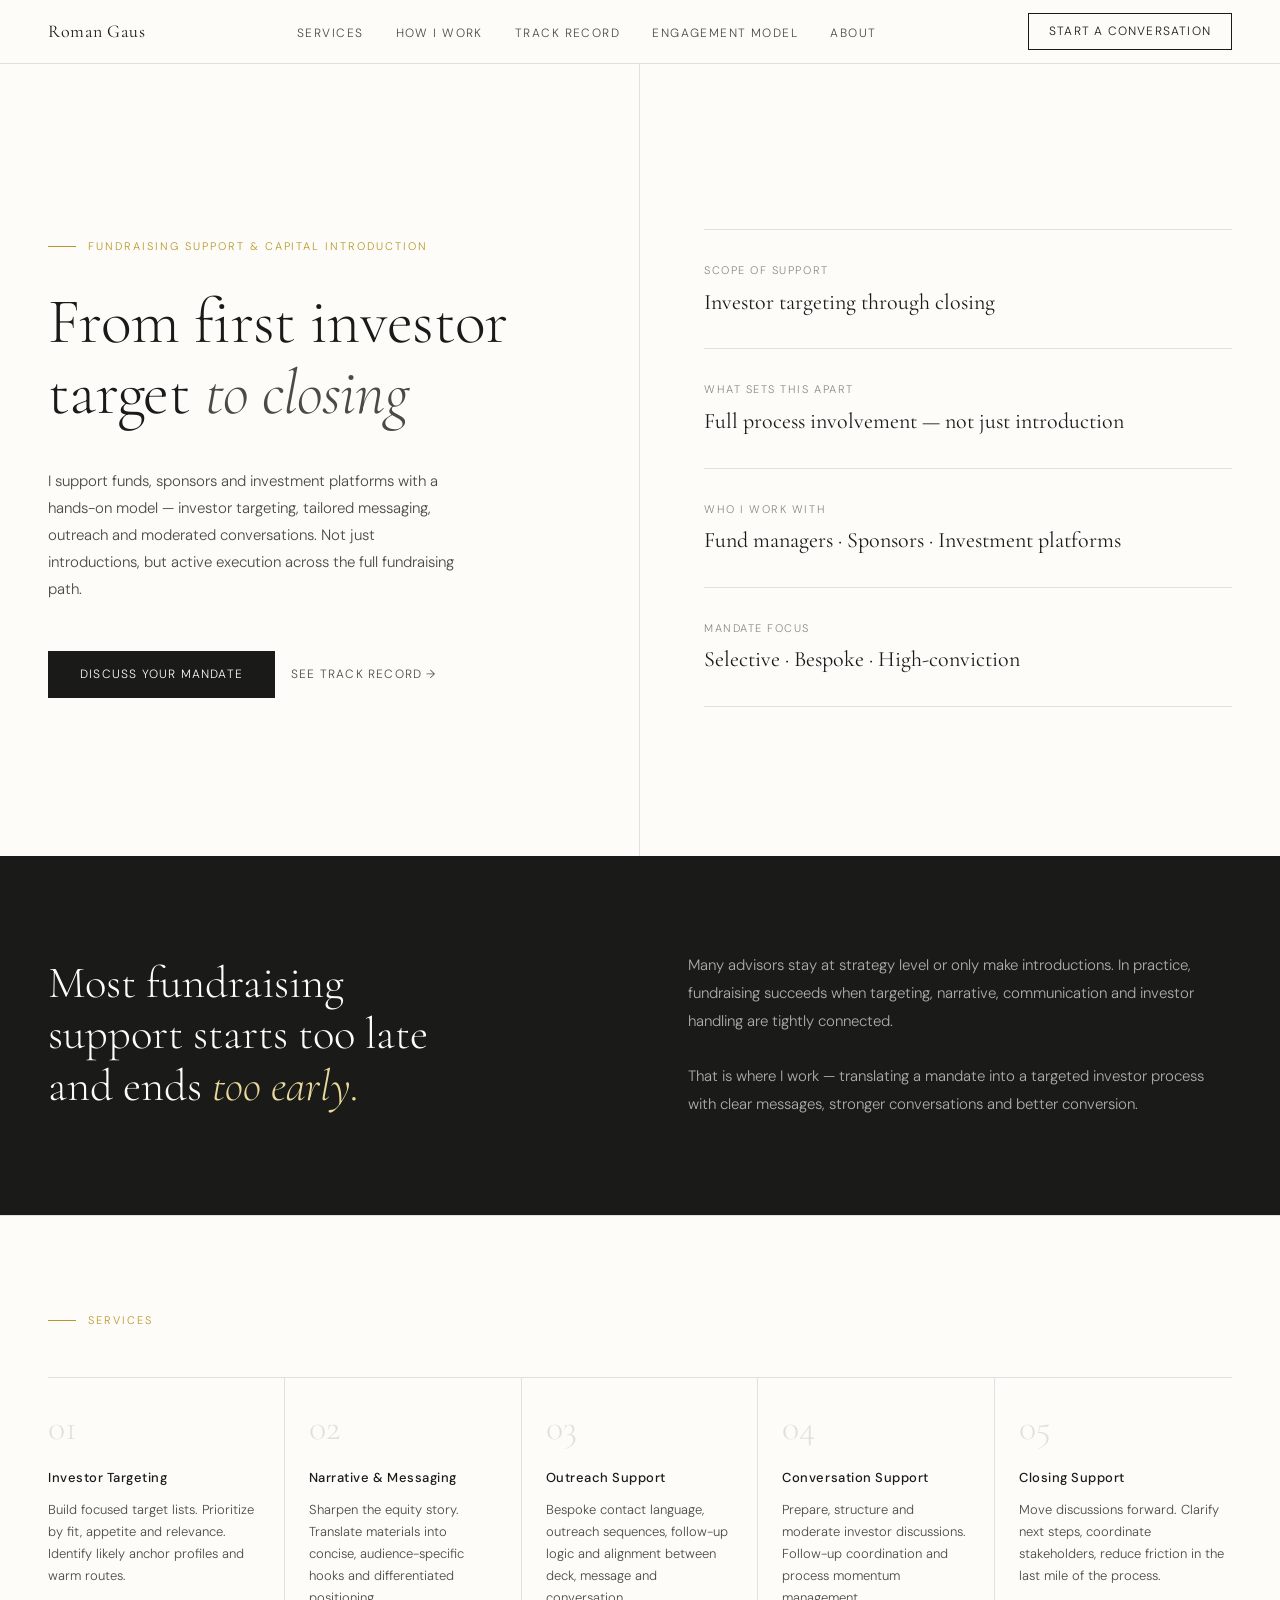
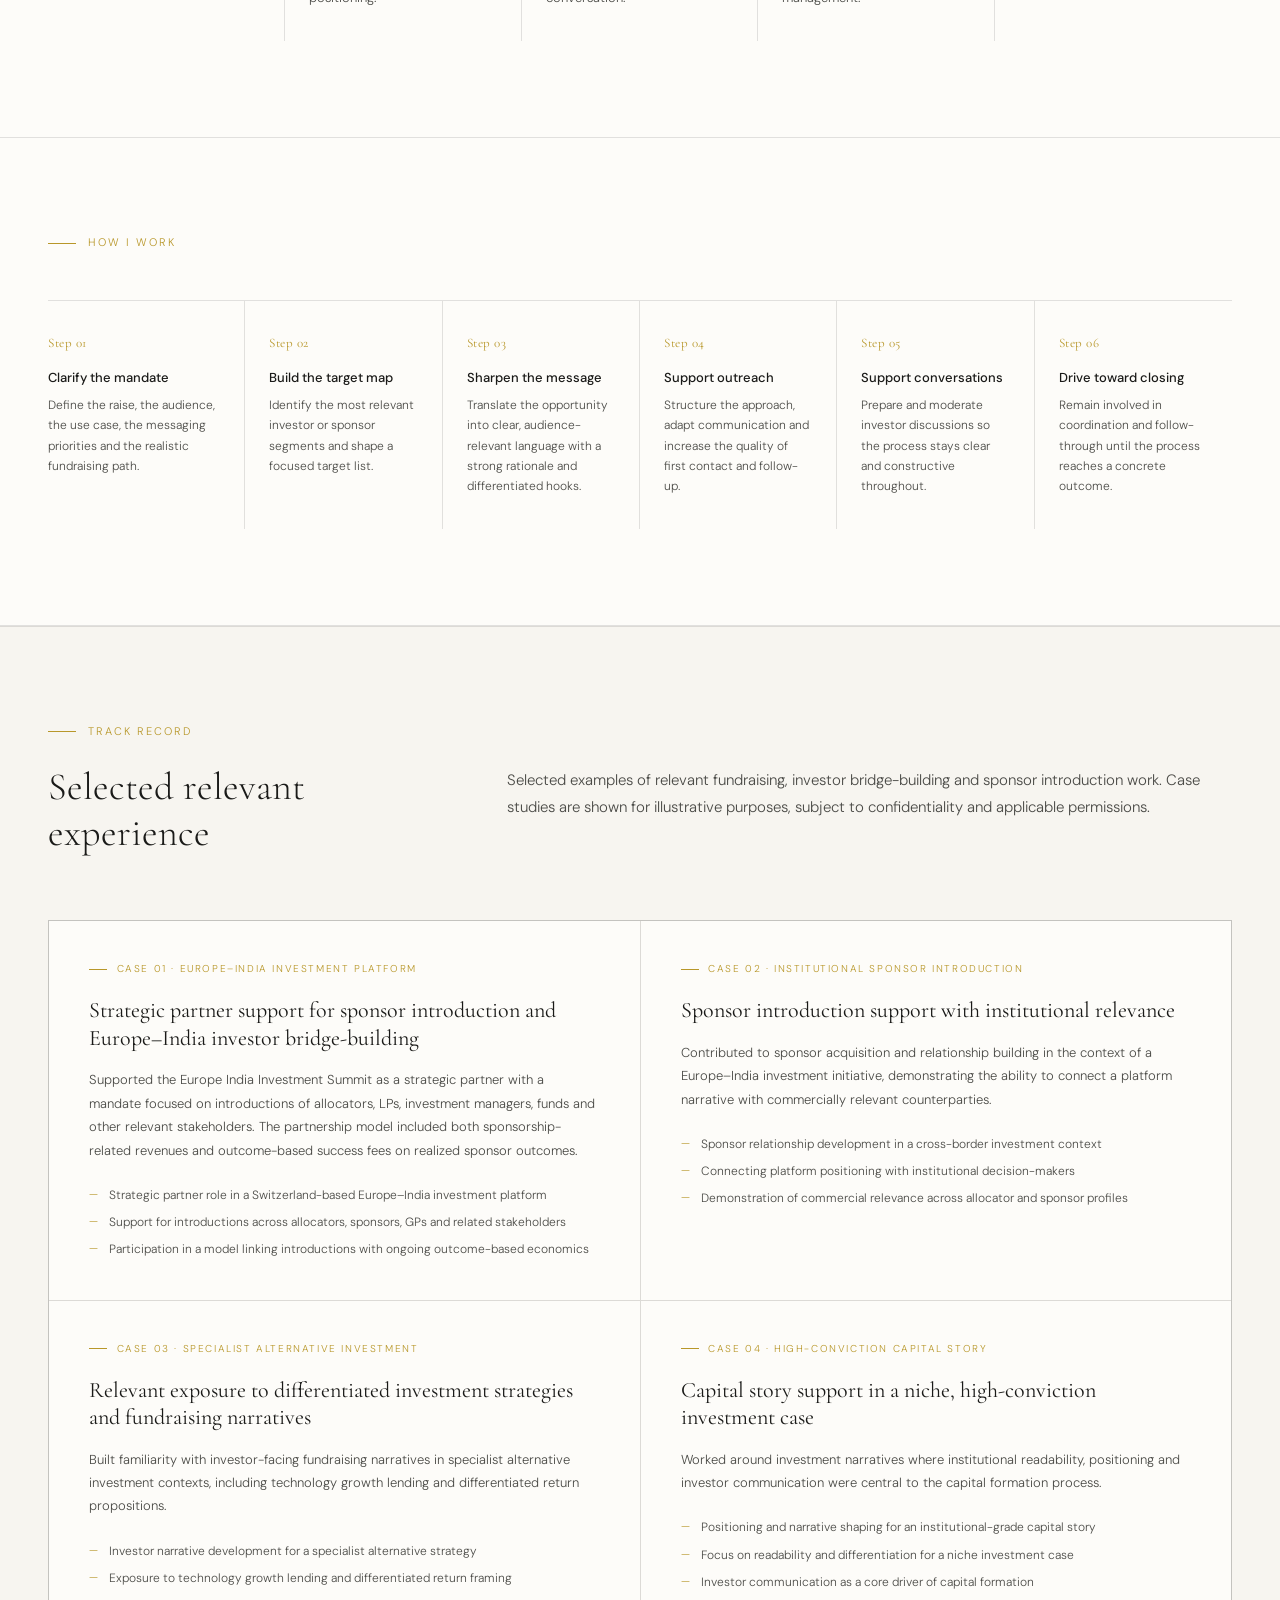
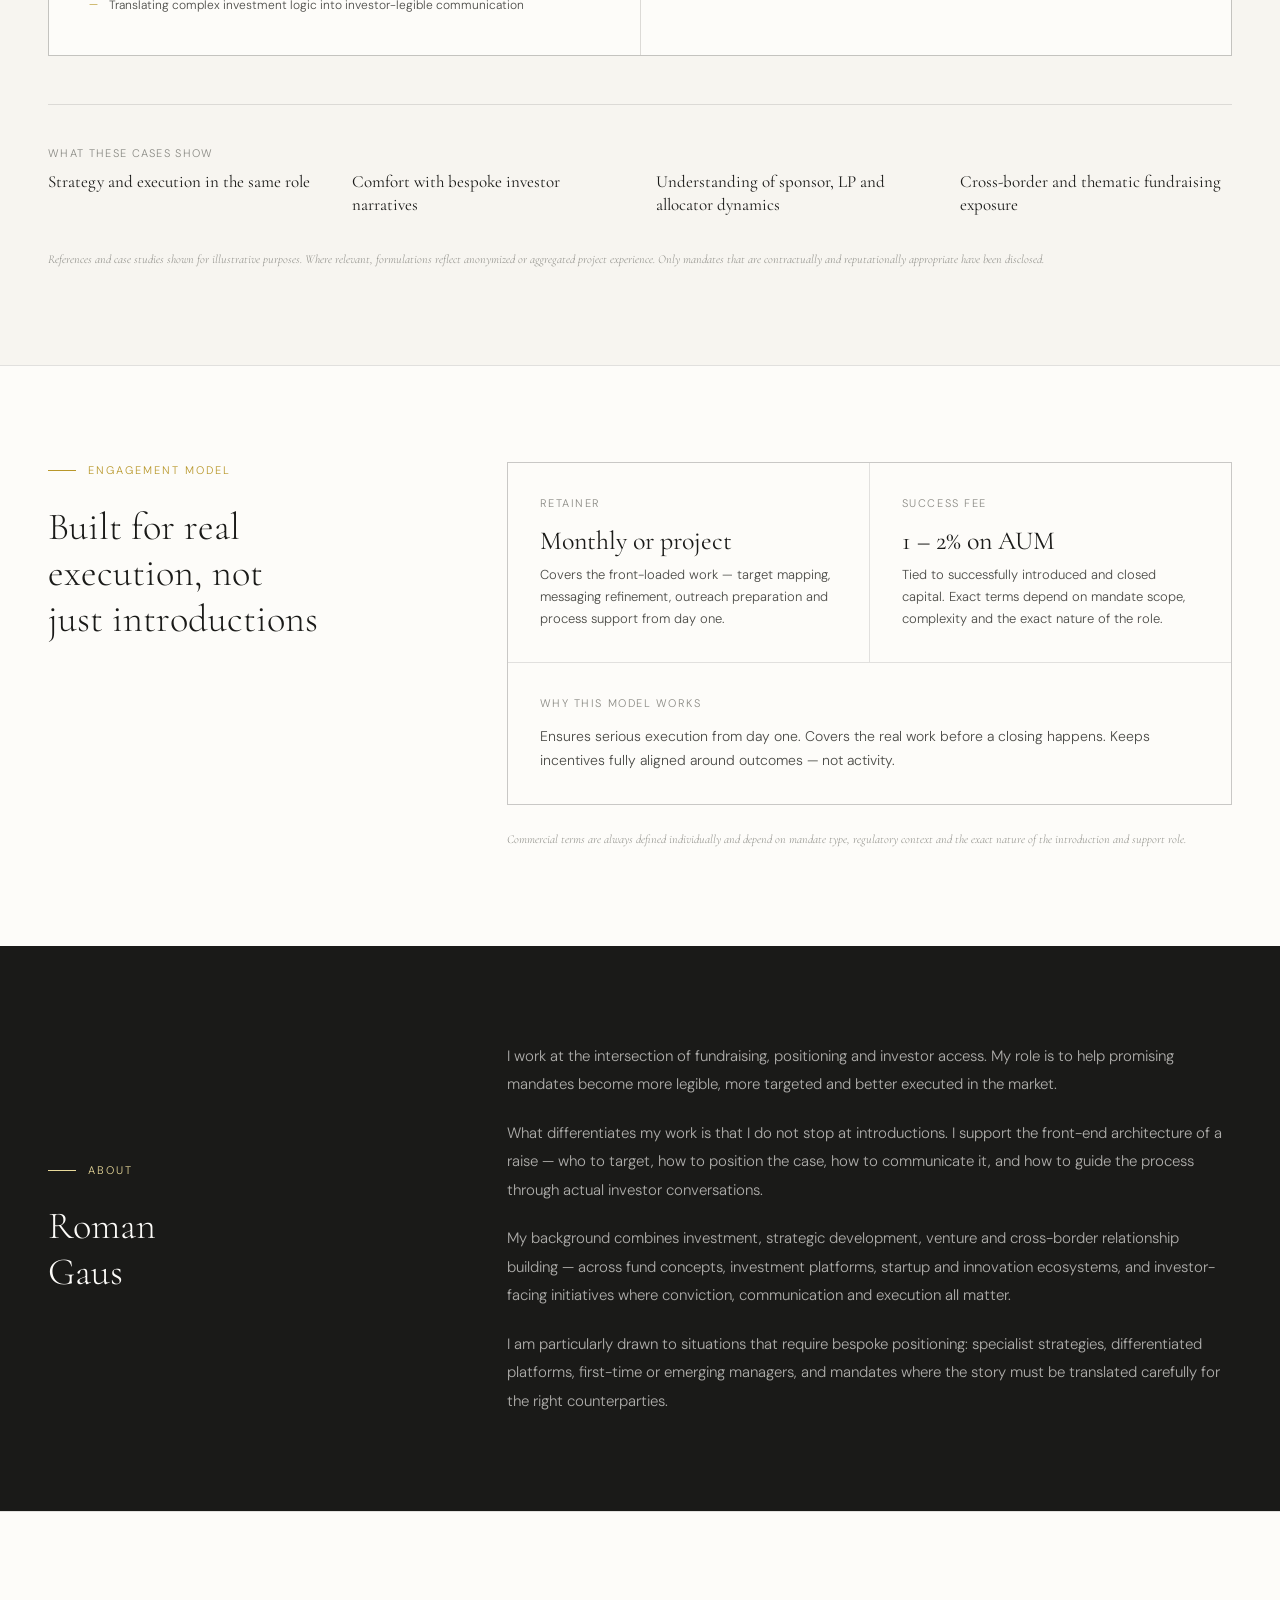
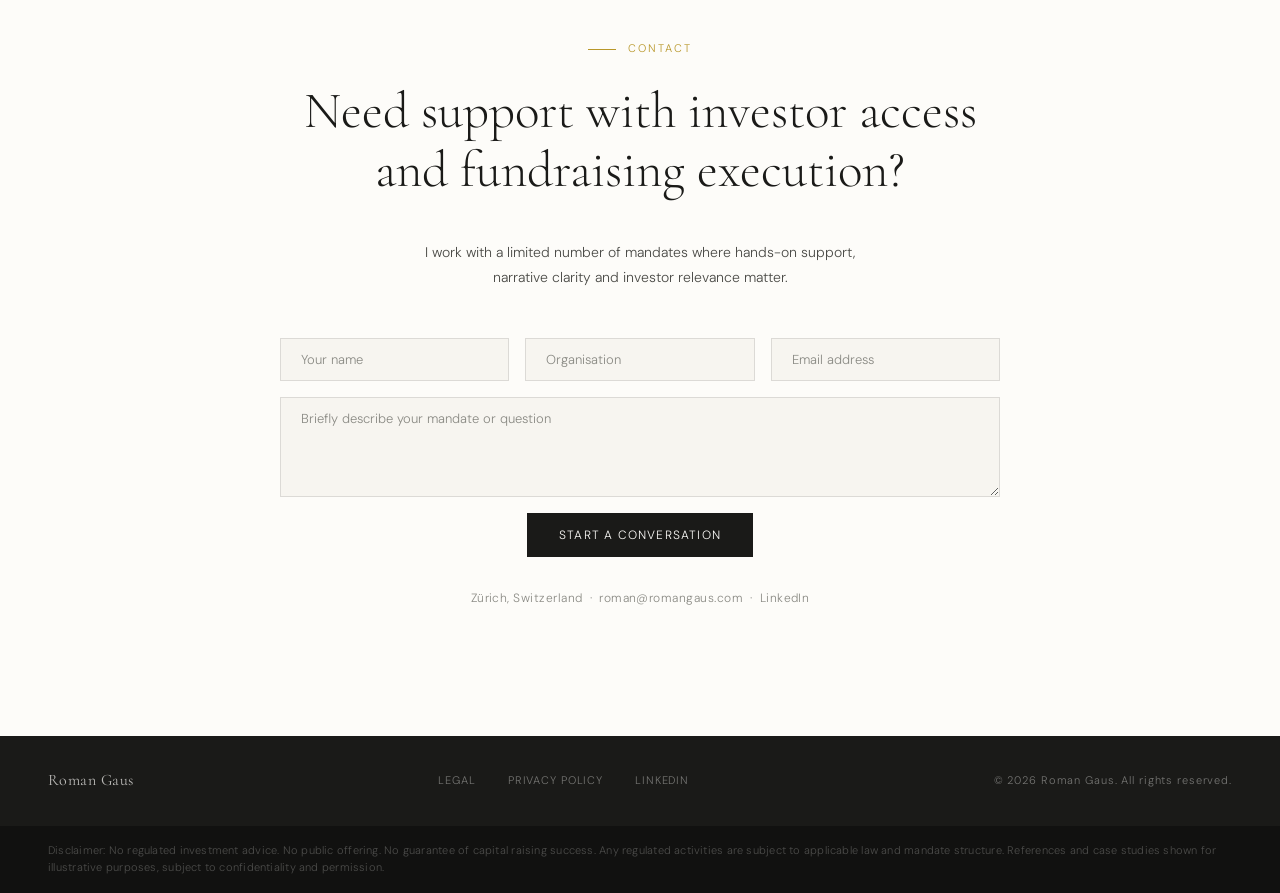
==== index.html @ 1e430d8c "Add index.html for Vercel deployment and fix contact form - Renamed entry point to index.html so Ver" ====
<!DOCTYPE html>
<html lang="en">
<head>
<meta charset="UTF-8" />
<meta name="viewport" content="width=device-width, initial-scale=1.0" />
<title>Roman Gaus — Fundraising Support & Capital Introduction</title>
<link rel="preconnect" href="https://fonts.googleapis.com" />
<link rel="preconnect" href="https://fonts.gstatic.com" crossorigin />
<link href="https://fonts.googleapis.com/css2?family=Cormorant+Garamond:ital,wght@0,300;0,400;0,500;1,300;1,400&family=DM+Sans:wght@300;400;500&display=swap" rel="stylesheet" />
<style>
  *, *::before, *::after { box-sizing: border-box; margin: 0; padding: 0; }

  :root {
    --ink: #1a1a18;
    --ink-muted: #4a4a46;
    --ink-faint: #8a8a84;
    --surface: #f7f5f0;
    --white: #fdfcf9;
    --rule: rgba(26,26,24,0.12);
    --gold: #b8972a;
    --gold-light: #e8d99a;
  }

  html { scroll-behavior: smooth; }

  body {
    font-family: 'DM Sans', sans-serif;
    background: var(--surface);
    color: var(--ink);
    font-weight: 300;
    line-height: 1.6;
    font-size: 15px;
  }

  /* ── NAV ── */
  nav {
    position: sticky;
    top: 0;
    z-index: 100;
    background: var(--white);
    border-bottom: 1px solid var(--rule);
    padding: 0 3rem;
    display: flex;
    align-items: center;
    justify-content: space-between;
    height: 64px;
  }

  .nav-name {
    font-family: 'Cormorant Garamond', serif;
    font-size: 18px;
    font-weight: 400;
    letter-spacing: 0.03em;
    color: var(--ink);
    text-decoration: none;
  }

  .nav-links {
    display: flex;
    gap: 2rem;
    list-style: none;
  }

  .nav-links a {
    font-size: 12px;
    letter-spacing: 0.12em;
    text-transform: uppercase;
    color: var(--ink-muted);
    text-decoration: none;
    transition: color 0.2s;
  }

  .nav-links a:hover { color: var(--ink); }

  .nav-cta {
    font-size: 12px;
    letter-spacing: 0.1em;
    text-transform: uppercase;
    border: 1px solid var(--ink);
    padding: 8px 20px;
    cursor: pointer;
    background: transparent;
    color: var(--ink);
    font-family: 'DM Sans', sans-serif;
    font-weight: 300;
    transition: all 0.2s;
    text-decoration: none;
  }

  .nav-cta:hover { background: var(--ink); color: var(--white); }

  /* ── HERO ── */
  .hero {
    min-height: 88vh;
    display: grid;
    grid-template-columns: 1fr 1fr;
    background: var(--white);
  }

  .hero-left {
    padding: 7rem 4rem 6rem 3rem;
    display: flex;
    flex-direction: column;
    justify-content: center;
    border-right: 1px solid var(--rule);
  }

  .hero-eyebrow {
    font-size: 11px;
    letter-spacing: 0.18em;
    text-transform: uppercase;
    color: var(--gold);
    margin-bottom: 2rem;
    display: flex;
    align-items: center;
    gap: 0.75rem;
  }

  .hero-eyebrow::before {
    content: '';
    display: block;
    width: 28px;
    height: 1px;
    background: var(--gold);
    flex-shrink: 0;
  }

  .hero-headline {
    font-family: 'Cormorant Garamond', serif;
    font-size: clamp(42px, 5vw, 64px);
    font-weight: 300;
    line-height: 1.1;
    color: var(--ink);
    margin-bottom: 2.5rem;
    letter-spacing: -0.01em;
  }

  .hero-headline em { font-style: italic; color: var(--ink-muted); }

  .hero-sub {
    font-size: 15px;
    color: var(--ink-muted);
    line-height: 1.8;
    max-width: 420px;
    margin-bottom: 3rem;
    font-weight: 300;
  }

  .hero-ctas { display: flex; gap: 1rem; align-items: center; flex-wrap: wrap; }

  .btn-primary {
    background: var(--ink);
    color: var(--white);
    border: none;
    padding: 14px 32px;
    font-size: 12px;
    letter-spacing: 0.1em;
    text-transform: uppercase;
    font-family: 'DM Sans', sans-serif;
    font-weight: 300;
    cursor: pointer;
    transition: opacity 0.2s;
    text-decoration: none;
    display: inline-block;
  }

  .btn-primary:hover { opacity: 0.8; }

  .btn-ghost {
    background: transparent;
    color: var(--ink-muted);
    border: none;
    padding: 14px 0;
    font-size: 12px;
    letter-spacing: 0.1em;
    text-transform: uppercase;
    font-family: 'DM Sans', sans-serif;
    font-weight: 300;
    cursor: pointer;
    display: inline-flex;
    align-items: center;
    gap: 6px;
    transition: color 0.2s;
    text-decoration: none;
  }

  .btn-ghost:hover { color: var(--ink); }

  .hero-right {
    padding: 7rem 3rem 6rem 4rem;
    display: flex;
    flex-direction: column;
    justify-content: center;
  }

  .hero-stat-item {
    padding: 2rem 0;
    border-bottom: 1px solid var(--rule);
  }

  .hero-stat-item:first-child { border-top: 1px solid var(--rule); }

  .hero-stat-label {
    font-size: 11px;
    letter-spacing: 0.14em;
    text-transform: uppercase;
    color: var(--ink-faint);
    margin-bottom: 0.5rem;
  }

  .hero-stat-value {
    font-family: 'Cormorant Garamond', serif;
    font-size: 22px;
    font-weight: 400;
    color: var(--ink);
    line-height: 1.3;
  }

  /* ── SHARED ── */
  .section { padding: 6rem 3rem; }

  .section-label {
    font-size: 11px;
    letter-spacing: 0.18em;
    text-transform: uppercase;
    color: var(--gold);
    margin-bottom: 1rem;
    display: flex;
    align-items: center;
    gap: 0.75rem;
  }

  .section-label::before {
    content: '';
    display: block;
    width: 28px;
    height: 1px;
    background: var(--gold);
    flex-shrink: 0;
  }

  /* ── INSIGHT ── */
  .insight-section {
    background: var(--ink);
    color: var(--white);
    padding: 6rem 3rem;
    display: grid;
    grid-template-columns: 1fr 1fr;
    gap: 6rem;
    align-items: center;
  }

  .insight-headline {
    font-family: 'Cormorant Garamond', serif;
    font-size: clamp(32px, 3.5vw, 52px);
    font-weight: 300;
    line-height: 1.15;
    color: var(--white);
  }

  .insight-headline em { font-style: italic; color: var(--gold-light); }

  .insight-body {
    font-size: 15px;
    color: rgba(253,252,249,0.65);
    line-height: 1.85;
    font-weight: 300;
  }

  /* ── SERVICES ── */
  .services-section {
    padding: 6rem 3rem;
    border-top: 1px solid var(--rule);
    background: var(--white);
  }

  .services-grid {
    display: grid;
    grid-template-columns: repeat(5, 1fr);
    border-top: 1px solid var(--rule);
    margin-top: 3rem;
  }

  .service-item {
    padding: 2rem 1.5rem 2rem 0;
    border-right: 1px solid var(--rule);
  }

  .service-item:last-child { border-right: none; padding-right: 0; }
  .service-item:not(:first-child) { padding-left: 1.5rem; }

  .service-num {
    font-family: 'Cormorant Garamond', serif;
    font-size: 36px;
    font-weight: 300;
    color: var(--rule);
    line-height: 1;
    margin-bottom: 1.5rem;
  }

  .service-title {
    font-size: 13px;
    font-weight: 500;
    letter-spacing: 0.04em;
    color: var(--ink);
    margin-bottom: 0.75rem;
    line-height: 1.3;
  }

  .service-desc {
    font-size: 13px;
    color: var(--ink-muted);
    line-height: 1.7;
    font-weight: 300;
  }

  /* ── PROCESS ── */
  .process-section {
    background: var(--white);
    padding: 6rem 3rem;
    border-top: 1px solid var(--rule);
    border-bottom: 1px solid var(--rule);
  }

  .process-steps {
    display: grid;
    grid-template-columns: repeat(6, 1fr);
    margin-top: 3rem;
    border-top: 1px solid var(--rule);
  }

  .step {
    padding: 2rem 1.5rem 2rem 0;
    border-right: 1px solid var(--rule);
  }

  .step:last-child { border-right: none; }
  .step:not(:first-child) { padding-left: 1.5rem; }

  .step-num {
    font-family: 'Cormorant Garamond', serif;
    font-size: 13px;
    color: var(--gold);
    margin-bottom: 1rem;
    font-weight: 400;
    letter-spacing: 0.04em;
  }

  .step-title {
    font-size: 13px;
    font-weight: 500;
    color: var(--ink);
    margin-bottom: 0.5rem;
    line-height: 1.3;
  }

  .step-body {
    font-size: 12px;
    color: var(--ink-muted);
    line-height: 1.7;
    font-weight: 300;
  }

  /* ── TRACK RECORD ── */
  .track-section {
    background: var(--surface);
    padding: 6rem 3rem;
    border-top: 1px solid var(--rule);
  }

  .track-intro {
    display: grid;
    grid-template-columns: 1fr 2fr;
    gap: 6rem;
    align-items: start;
    margin-bottom: 4rem;
  }

  .track-headline {
    font-family: 'Cormorant Garamond', serif;
    font-size: clamp(28px, 3vw, 44px);
    font-weight: 300;
    line-height: 1.2;
    margin-top: 1.5rem;
    color: var(--ink);
  }

  .track-subtext {
    font-size: 15px;
    color: var(--ink-muted);
    line-height: 1.85;
    font-weight: 300;
    margin-top: 2.75rem;
  }

  .cases-grid {
    display: grid;
    grid-template-columns: 1fr 1fr;
    gap: 1px;
    background: var(--rule);
    border: 1px solid var(--rule);
  }

  .case-card {
    background: var(--white);
    padding: 2.5rem;
    transition: background 0.2s;
  }

  .case-card:hover { background: #faf8f3; }

  .case-tag {
    font-size: 10px;
    letter-spacing: 0.16em;
    text-transform: uppercase;
    color: var(--gold);
    margin-bottom: 1.25rem;
    display: flex;
    align-items: center;
    gap: 0.6rem;
  }

  .case-tag::before {
    content: '';
    display: block;
    width: 18px;
    height: 1px;
    background: var(--gold);
    flex-shrink: 0;
  }

  .case-title {
    font-family: 'Cormorant Garamond', serif;
    font-size: 22px;
    font-weight: 400;
    color: var(--ink);
    line-height: 1.25;
    margin-bottom: 1rem;
  }

  .case-body {
    font-size: 13px;
    color: var(--ink-muted);
    line-height: 1.8;
    font-weight: 300;
    margin-bottom: 1.5rem;
  }

  .case-bullets {
    list-style: none;
    display: flex;
    flex-direction: column;
    gap: 0.5rem;
  }

  .case-bullets li {
    font-size: 12px;
    color: var(--ink-muted);
    font-weight: 300;
    padding-left: 1.25rem;
    position: relative;
    line-height: 1.6;
  }

  .case-bullets li::before {
    content: '—';
    position: absolute;
    left: 0;
    color: var(--gold);
    font-size: 11px;
  }

  .track-proof {
    margin-top: 3rem;
    border-top: 1px solid var(--rule);
    padding-top: 2.5rem;
    display: grid;
    grid-template-columns: repeat(4, 1fr);
    gap: 2rem;
  }

  .proof-label {
    font-size: 11px;
    letter-spacing: 0.12em;
    text-transform: uppercase;
    color: var(--ink-faint);
    margin-bottom: 0.5rem;
  }

  .proof-text {
    font-family: 'Cormorant Garamond', serif;
    font-size: 17px;
    font-weight: 400;
    color: var(--ink);
    line-height: 1.35;
  }

  .track-footnote {
    margin-top: 2rem;
    font-size: 12px;
    color: var(--ink-faint);
    line-height: 1.7;
    font-style: italic;
    font-family: 'Cormorant Garamond', serif;
  }

  /* ── ENGAGEMENT MODEL ── */
  .model-section {
    padding: 6rem 3rem;
    display: grid;
    grid-template-columns: 1fr 2fr;
    gap: 6rem;
    align-items: start;
    border-top: 1px solid var(--rule);
    background: var(--white);
  }

  .model-headline {
    font-family: 'Cormorant Garamond', serif;
    font-size: clamp(28px, 3vw, 44px);
    font-weight: 300;
    line-height: 1.2;
    margin-top: 1.5rem;
    color: var(--ink);
  }

  .model-items {
    display: grid;
    grid-template-columns: 1fr 1fr;
    gap: 1px;
    background: var(--rule);
    border: 1px solid var(--rule);
  }

  .model-item { background: var(--white); padding: 2rem; }

  .model-item-label {
    font-size: 11px;
    letter-spacing: 0.14em;
    text-transform: uppercase;
    color: var(--ink-faint);
    margin-bottom: 0.75rem;
  }

  .model-item-value {
    font-family: 'Cormorant Garamond', serif;
    font-size: 26px;
    font-weight: 400;
    color: var(--ink);
    margin-bottom: 0.5rem;
    line-height: 1.2;
  }

  .model-item-desc {
    font-size: 13px;
    color: var(--ink-muted);
    line-height: 1.7;
    font-weight: 300;
  }

  .model-note {
    margin-top: 1.5rem;
    font-size: 12px;
    color: var(--ink-faint);
    line-height: 1.7;
    font-style: italic;
    font-family: 'Cormorant Garamond', serif;
  }

  /* ── ABOUT ── */
  .about-section {
    background: var(--ink);
    color: var(--white);
    padding: 6rem 3rem;
    display: grid;
    grid-template-columns: 1fr 2fr;
    gap: 6rem;
    align-items: center;
  }

  .about-label { color: var(--gold-light) !important; }
  .about-label::before { background: var(--gold-light) !important; }

  .about-headline {
    font-family: 'Cormorant Garamond', serif;
    font-size: clamp(28px, 3vw, 44px);
    font-weight: 300;
    line-height: 1.2;
    margin-top: 1.5rem;
    color: var(--white);
  }

  .about-body { font-size: 15px; color: rgba(253,252,249,0.65); line-height: 1.9; font-weight: 300; }
  .about-body p + p { margin-top: 1.25rem; }

  /* ── CTA ── */
  .cta-section {
    padding: 8rem 3rem;
    text-align: center;
    border-top: 1px solid var(--rule);
    background: var(--white);
  }

  .cta-label { justify-content: center; }

  .cta-headline {
    font-family: 'Cormorant Garamond', serif;
    font-size: clamp(36px, 4vw, 58px);
    font-weight: 300;
    line-height: 1.15;
    max-width: 700px;
    margin: 1.5rem auto 2.5rem;
    color: var(--ink);
  }

  .cta-sub {
    font-size: 14px;
    color: var(--ink-muted);
    max-width: 480px;
    margin: 0 auto 3rem;
    line-height: 1.8;
  }

  .contact-form {
    display: flex;
    gap: 1rem;
    justify-content: center;
    align-items: flex-start;
    flex-wrap: wrap;
    width: 100%;
    max-width: 720px;
    margin: 0 auto;
  }

  .contact-field {
    border: 1px solid var(--rule);
    background: var(--surface);
    padding: 12px 20px;
    font-size: 13px;
    color: var(--ink-muted);
    font-family: 'DM Sans', sans-serif;
    font-weight: 300;
    min-width: 200px;
    outline: none;
    transition: border-color 0.2s;
    flex: 1 1 180px;
  }

  textarea.contact-field {
    width: 100%;
    flex: 1 1 100%;
    min-width: 0;
    resize: vertical;
    min-height: 100px;
  }

  .contact-field:focus { border-color: var(--gold); }
  .contact-field::placeholder { color: var(--ink-faint); }

  .cta-meta {
    margin-top: 2rem;
    font-size: 12px;
    color: var(--ink-faint);
    letter-spacing: 0.04em;
  }

  /* ── FOOTER ── */
  footer {
    background: var(--ink);
    color: rgba(253,252,249,0.4);
    padding: 2rem 3rem;
    display: flex;
    justify-content: space-between;
    align-items: center;
    font-size: 11px;
    letter-spacing: 0.08em;
    flex-wrap: wrap;
    gap: 1rem;
  }

  .footer-name {
    font-family: 'Cormorant Garamond', serif;
    font-size: 16px;
    font-weight: 400;
    color: rgba(253,252,249,0.7);
    letter-spacing: 0.03em;
  }

  .footer-links { display: flex; gap: 2rem; list-style: none; }
  .footer-links a { color: rgba(253,252,249,0.4); text-decoration: none; text-transform: uppercase; transition: color 0.2s; }
  .footer-links a:hover { color: rgba(253,252,249,0.7); }

  /* ── DISCLAIMER ── */
  .disclaimer {
    background: #111110;
    color: rgba(253,252,249,0.25);
    padding: 1rem 3rem;
    font-size: 11px;
    line-height: 1.6;
    letter-spacing: 0.02em;
  }

  /* ── RESPONSIVE ── */
  @media (max-width: 900px) {
    nav { padding: 0 1.5rem; }
    .nav-links { display: none; }

    .hero { grid-template-columns: 1fr; min-height: auto; }
    .hero-left { padding: 4rem 1.5rem 3rem; border-right: none; border-bottom: 1px solid var(--rule); }
    .hero-right { padding: 3rem 1.5rem 4rem; }

    .insight-section { grid-template-columns: 1fr; gap: 2rem; padding: 4rem 1.5rem; }
    .services-section { padding: 4rem 1.5rem; }
    .services-grid { grid-template-columns: 1fr 1fr; }
    .service-item:nth-child(odd) { border-right: 1px solid var(--rule); padding-left: 0; }
    .service-item:nth-child(even) { border-right: none; padding-right: 0; }

    .process-section { padding: 4rem 1.5rem; }
    .process-steps { grid-template-columns: 1fr 1fr; }
    .step { border-right: 1px solid var(--rule); }
    .step:nth-child(even) { border-right: none; }

    .track-section { padding: 4rem 1.5rem; }
    .track-intro { grid-template-columns: 1fr; gap: 1rem; }
    .track-subtext { margin-top: 0; }
    .cases-grid { grid-template-columns: 1fr; }
    .track-proof { grid-template-columns: 1fr 1fr; }

    .model-section { grid-template-columns: 1fr; gap: 2rem; padding: 4rem 1.5rem; }
    .about-section { grid-template-columns: 1fr; gap: 2rem; padding: 4rem 1.5rem; }

    .cta-section { padding: 5rem 1.5rem; }
    footer { padding: 2rem 1.5rem; }
    .disclaimer { padding: 1rem 1.5rem; }
  }
</style>
</head>
<body>

<!-- NAV -->
<nav>
  <a class="nav-name" href="#">Roman Gaus</a>
  <ul class="nav-links">
    <li><a href="#services">Services</a></li>
    <li><a href="#process">How I Work</a></li>
    <li><a href="#track">Track Record</a></li>
    <li><a href="#model">Engagement Model</a></li>
    <li><a href="#about">About</a></li>
  </ul>
  <a class="nav-cta" href="#contact">Start a conversation</a>
</nav>

<!-- HERO -->
<section class="hero" id="home">
  <div class="hero-left">
    <div class="hero-eyebrow">Fundraising Support &amp; Capital Introduction</div>
    <h1 class="hero-headline">From first investor<br>target <em>to closing</em></h1>
    <p class="hero-sub">I support funds, sponsors and investment platforms with a hands-on model — investor targeting, tailored messaging, outreach and moderated conversations. Not just introductions, but active execution across the full fundraising path.</p>
    <div class="hero-ctas">
      <a class="btn-primary" href="#contact">Discuss your mandate</a>
      <a class="btn-ghost" href="#track">See track record →</a>
    </div>
  </div>
  <div class="hero-right">
    <div class="hero-stat-item">
      <div class="hero-stat-label">Scope of support</div>
      <div class="hero-stat-value">Investor targeting through closing</div>
    </div>
    <div class="hero-stat-item">
      <div class="hero-stat-label">What sets this apart</div>
      <div class="hero-stat-value">Full process involvement — not just introduction</div>
    </div>
    <div class="hero-stat-item">
      <div class="hero-stat-label">Who I work with</div>
      <div class="hero-stat-value">Fund managers · Sponsors · Investment platforms</div>
    </div>
    <div class="hero-stat-item">
      <div class="hero-stat-label">Mandate focus</div>
      <div class="hero-stat-value">Selective · Bespoke · High-conviction</div>
    </div>
  </div>
</section>

<!-- INSIGHT -->
<section class="insight-section">
  <div>
    <h2 class="insight-headline">Most fundraising<br>support starts too late<br>and ends <em>too early.</em></h2>
  </div>
  <div>
    <p class="insight-body">Many advisors stay at strategy level or only make introductions. In practice, fundraising succeeds when targeting, narrative, communication and investor handling are tightly connected.<br><br>That is where I work — translating a mandate into a targeted investor process with clear messages, stronger conversations and better conversion.</p>
  </div>
</section>

<!-- SERVICES -->
<section class="services-section" id="services">
  <div class="section-label">Services</div>
  <div class="services-grid">
    <div class="service-item">
      <div class="service-num">01</div>
      <div class="service-title">Investor Targeting</div>
      <div class="service-desc">Build focused target lists. Prioritize by fit, appetite and relevance. Identify likely anchor profiles and warm routes.</div>
    </div>
    <div class="service-item">
      <div class="service-num">02</div>
      <div class="service-title">Narrative &amp; Messaging</div>
      <div class="service-desc">Sharpen the equity story. Translate materials into concise, audience-specific hooks and differentiated positioning.</div>
    </div>
    <div class="service-item">
      <div class="service-num">03</div>
      <div class="service-title">Outreach Support</div>
      <div class="service-desc">Bespoke contact language, outreach sequences, follow-up logic and alignment between deck, message and conversation.</div>
    </div>
    <div class="service-item">
      <div class="service-num">04</div>
      <div class="service-title">Conversation Support</div>
      <div class="service-desc">Prepare, structure and moderate investor discussions. Follow-up coordination and process momentum management.</div>
    </div>
    <div class="service-item">
      <div class="service-num">05</div>
      <div class="service-title">Closing Support</div>
      <div class="service-desc">Move discussions forward. Clarify next steps, coordinate stakeholders, reduce friction in the last mile of the process.</div>
    </div>
  </div>
</section>

<!-- PROCESS -->
<section class="process-section" id="process">
  <div class="section-label">How I work</div>
  <div class="process-steps">
    <div class="step">
      <div class="step-num">Step 01</div>
      <div class="step-title">Clarify the mandate</div>
      <div class="step-body">Define the raise, the audience, the use case, the messaging priorities and the realistic fundraising path.</div>
    </div>
    <div class="step">
      <div class="step-num">Step 02</div>
      <div class="step-title">Build the target map</div>
      <div class="step-body">Identify the most relevant investor or sponsor segments and shape a focused target list.</div>
    </div>
    <div class="step">
      <div class="step-num">Step 03</div>
      <div class="step-title">Sharpen the message</div>
      <div class="step-body">Translate the opportunity into clear, audience-relevant language with a strong rationale and differentiated hooks.</div>
    </div>
    <div class="step">
      <div class="step-num">Step 04</div>
      <div class="step-title">Support outreach</div>
      <div class="step-body">Structure the approach, adapt communication and increase the quality of first contact and follow-up.</div>
    </div>
    <div class="step">
      <div class="step-num">Step 05</div>
      <div class="step-title">Support conversations</div>
      <div class="step-body">Prepare and moderate investor discussions so the process stays clear and constructive throughout.</div>
    </div>
    <div class="step">
      <div class="step-num">Step 06</div>
      <div class="step-title">Drive toward closing</div>
      <div class="step-body">Remain involved in coordination and follow-through until the process reaches a concrete outcome.</div>
    </div>
  </div>
</section>

<!-- TRACK RECORD -->
<section class="track-section" id="track">
  <div class="track-intro">
    <div>
      <div class="section-label">Track Record</div>
      <h2 class="track-headline">Selected relevant experience</h2>
    </div>
    <div>
      <p class="track-subtext">Selected examples of relevant fundraising, investor bridge-building and sponsor introduction work. Case studies are shown for illustrative purposes, subject to confidentiality and applicable permissions.</p>
    </div>
  </div>

  <div class="cases-grid">

    <div class="case-card">
      <div class="case-tag">Case 01 · Europe–India Investment Platform</div>
      <h3 class="case-title">Strategic partner support for sponsor introduction and Europe–India investor bridge-building</h3>
      <p class="case-body">Supported the Europe India Investment Summit as a strategic partner with a mandate focused on introductions of allocators, LPs, investment managers, funds and other relevant stakeholders. The partnership model included both sponsorship-related revenues and outcome-based success fees on realized sponsor outcomes.</p>
      <ul class="case-bullets">
        <li>Strategic partner role in a Switzerland-based Europe–India investment platform</li>
        <li>Support for introductions across allocators, sponsors, GPs and related stakeholders</li>
        <li>Participation in a model linking introductions with ongoing outcome-based economics</li>
      </ul>
    </div>

    <div class="case-card">
      <div class="case-tag">Case 02 · Institutional Sponsor Introduction</div>
      <h3 class="case-title">Sponsor introduction support with institutional relevance</h3>
      <p class="case-body">Contributed to sponsor acquisition and relationship building in the context of a Europe–India investment initiative, demonstrating the ability to connect a platform narrative with commercially relevant counterparties.</p>
      <ul class="case-bullets">
        <li>Sponsor relationship development in a cross-border investment context</li>
        <li>Connecting platform positioning with institutional decision-makers</li>
        <li>Demonstration of commercial relevance across allocator and sponsor profiles</li>
      </ul>
    </div>

    <div class="case-card">
      <div class="case-tag">Case 03 · Specialist Alternative Investment</div>
      <h3 class="case-title">Relevant exposure to differentiated investment strategies and fundraising narratives</h3>
      <p class="case-body">Built familiarity with investor-facing fundraising narratives in specialist alternative investment contexts, including technology growth lending and differentiated return propositions.</p>
      <ul class="case-bullets">
        <li>Investor narrative development for a specialist alternative strategy</li>
        <li>Exposure to technology growth lending and differentiated return framing</li>
        <li>Translating complex investment logic into investor-legible communication</li>
      </ul>
    </div>

    <div class="case-card">
      <div class="case-tag">Case 04 · High-Conviction Capital Story</div>
      <h3 class="case-title">Capital story support in a niche, high-conviction investment case</h3>
      <p class="case-body">Worked around investment narratives where institutional readability, positioning and investor communication were central to the capital formation process.</p>
      <ul class="case-bullets">
        <li>Positioning and narrative shaping for an institutional-grade capital story</li>
        <li>Focus on readability and differentiation for a niche investment case</li>
        <li>Investor communication as a core driver of capital formation</li>
      </ul>
    </div>

  </div>

  <div class="track-proof">
    <div class="proof-item">
      <div class="proof-label">What these cases show</div>
      <div class="proof-text">Strategy and execution in the same role</div>
    </div>
    <div class="proof-item">
      <div class="proof-label">&nbsp;</div>
      <div class="proof-text">Comfort with bespoke investor narratives</div>
    </div>
    <div class="proof-item">
      <div class="proof-label">&nbsp;</div>
      <div class="proof-text">Understanding of sponsor, LP and allocator dynamics</div>
    </div>
    <div class="proof-item">
      <div class="proof-label">&nbsp;</div>
      <div class="proof-text">Cross-border and thematic fundraising exposure</div>
    </div>
  </div>

  <p class="track-footnote">References and case studies shown for illustrative purposes. Where relevant, formulations reflect anonymized or aggregated project experience. Only mandates that are contractually and reputationally appropriate have been disclosed.</p>
</section>

<!-- ENGAGEMENT MODEL -->
<section class="model-section" id="model">
  <div>
    <div class="section-label">Engagement model</div>
    <h2 class="model-headline">Built for real<br>execution, not<br>just introductions</h2>
  </div>
  <div>
    <div class="model-items">
      <div class="model-item">
        <div class="model-item-label">Retainer</div>
        <div class="model-item-value">Monthly or project</div>
        <div class="model-item-desc">Covers the front-loaded work — target mapping, messaging refinement, outreach preparation and process support from day one.</div>
      </div>
      <div class="model-item">
        <div class="model-item-label">Success fee</div>
        <div class="model-item-value">1 – 2% on AUM</div>
        <div class="model-item-desc">Tied to successfully introduced and closed capital. Exact terms depend on mandate scope, complexity and the exact nature of the role.</div>
      </div>
      <div class="model-item" style="grid-column: span 2;">
        <div class="model-item-label">Why this model works</div>
        <div class="model-item-desc" style="font-size:14px;">Ensures serious execution from day one. Covers the real work before a closing happens. Keeps incentives fully aligned around outcomes — not activity.</div>
      </div>
    </div>
    <p class="model-note">Commercial terms are always defined individually and depend on mandate type, regulatory context and the exact nature of the introduction and support role.</p>
  </div>
</section>

<!-- ABOUT -->
<section class="about-section" id="about">
  <div>
    <div class="section-label about-label">About</div>
    <h2 class="about-headline">Roman<br>Gaus</h2>
  </div>
  <div class="about-body">
    <p>I work at the intersection of fundraising, positioning and investor access. My role is to help promising mandates become more legible, more targeted and better executed in the market.</p>
    <p>What differentiates my work is that I do not stop at introductions. I support the front-end architecture of a raise — who to target, how to position the case, how to communicate it, and how to guide the process through actual investor conversations.</p>
    <p>My background combines investment, strategic development, venture and cross-border relationship building — across fund concepts, investment platforms, startup and innovation ecosystems, and investor-facing initiatives where conviction, communication and execution all matter.</p>
    <p>I am particularly drawn to situations that require bespoke positioning: specialist strategies, differentiated platforms, first-time or emerging managers, and mandates where the story must be translated carefully for the right counterparties.</p>
  </div>
</section>

<!-- CTA / CONTACT -->
<section class="cta-section" id="contact">
  <div class="section-label cta-label">Contact</div>
  <h2 class="cta-headline">Need support with investor access and fundraising execution?</h2>
  <p class="cta-sub">I work with a limited number of mandates where hands-on support, narrative clarity and investor relevance matter.</p>
  <form class="contact-form" action="https://formspree.io/f/YOUR_FORM_ID" method="POST">
    <input class="contact-field" type="text" name="name" placeholder="Your name" required />
    <input class="contact-field" type="text" name="organisation" placeholder="Organisation" />
    <input class="contact-field" type="email" name="email" placeholder="Email address" required />
    <textarea class="contact-field" name="message" placeholder="Briefly describe your mandate or question" required></textarea>
    <button class="btn-primary" type="submit">Start a conversation</button>
  </form>
  <p class="cta-meta">Zürich, Switzerland &nbsp;·&nbsp; roman@romangaus.com &nbsp;·&nbsp; <a href="#" style="color:var(--ink-faint); text-decoration:none;">LinkedIn</a></p>
</section>

<!-- FOOTER -->
<footer>
  <span class="footer-name">Roman Gaus</span>
  <ul class="footer-links">
    <li><a href="#">Legal</a></li>
    <li><a href="#">Privacy Policy</a></li>
    <li><a href="#">LinkedIn</a></li>
  </ul>
  <span>© 2026 Roman Gaus. All rights reserved.</span>
</footer>

<!-- DISCLAIMER -->
<div class="disclaimer">
  Disclaimer: No regulated investment advice. No public offering. No guarantee of capital raising success. Any regulated activities are subject to applicable law and mandate structure. References and case studies shown for illustrative purposes, subject to confidentiality and permission.
</div>

</body>
</html>
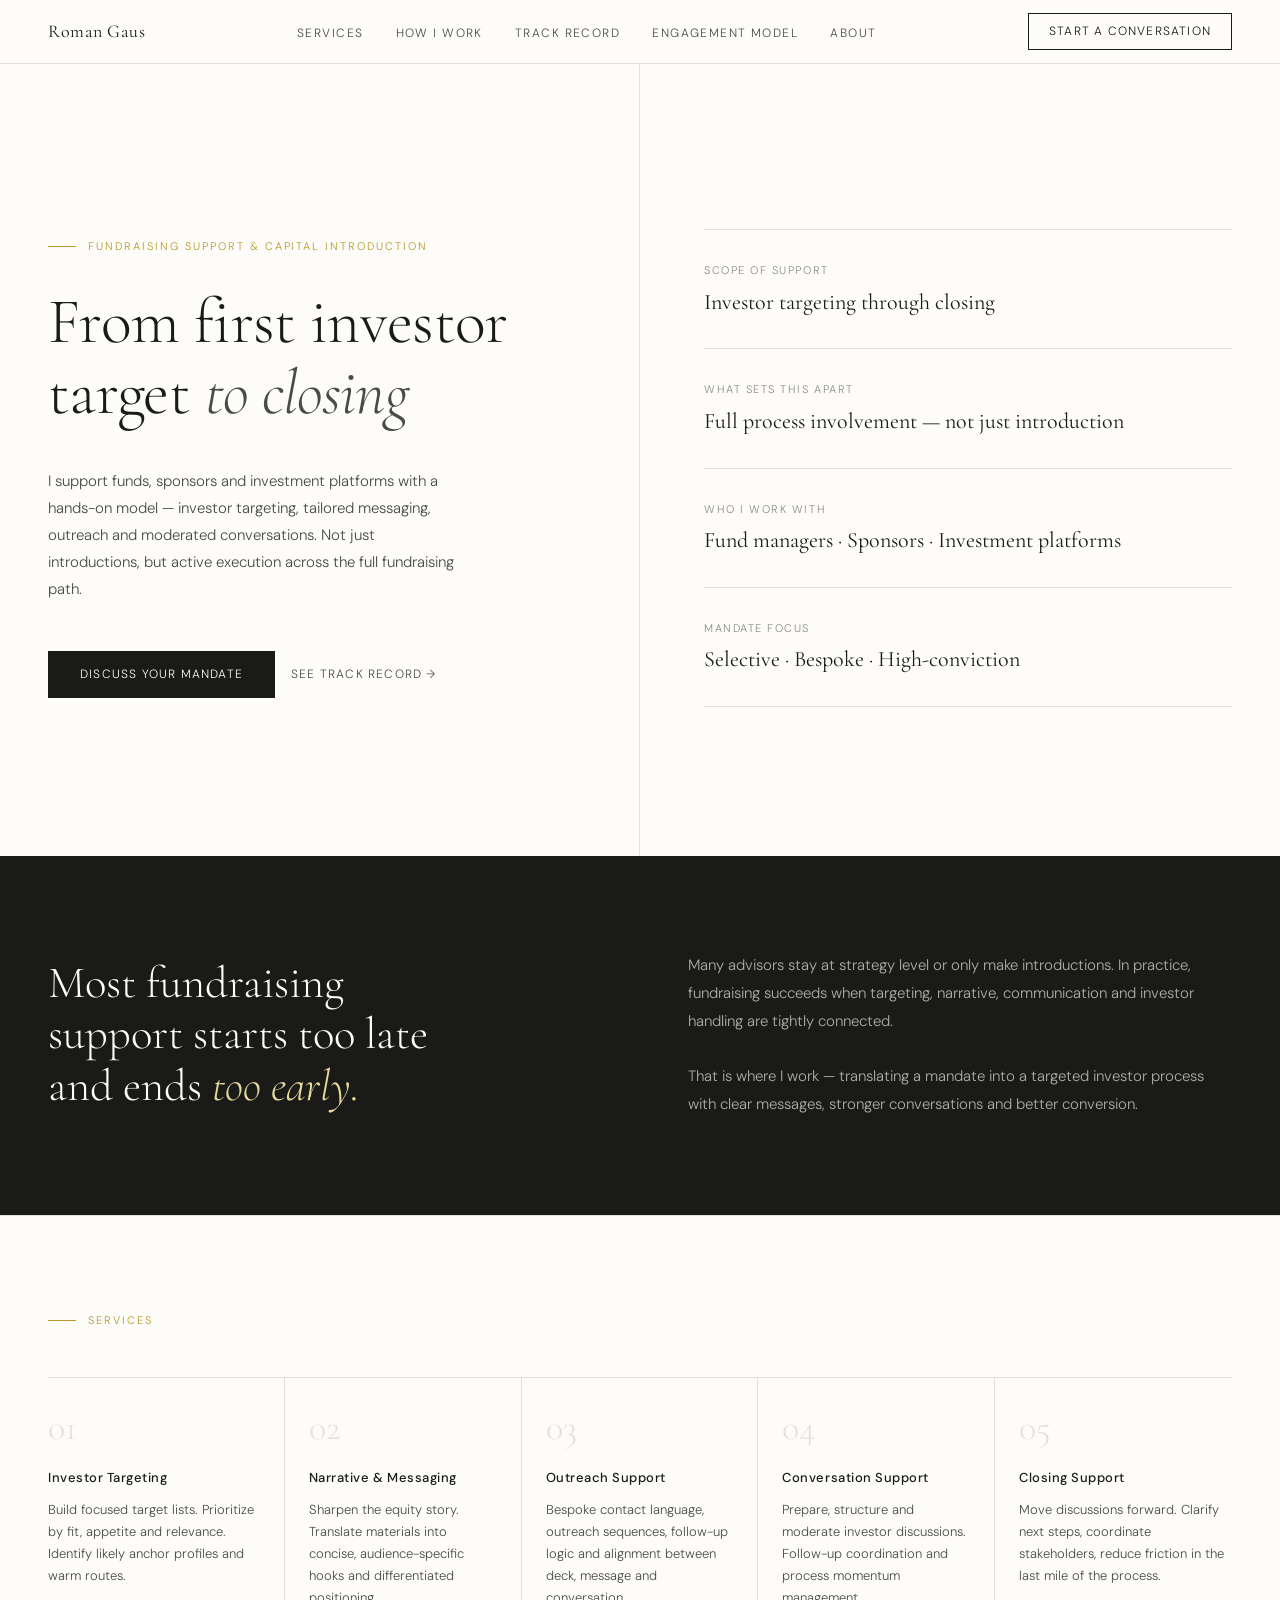
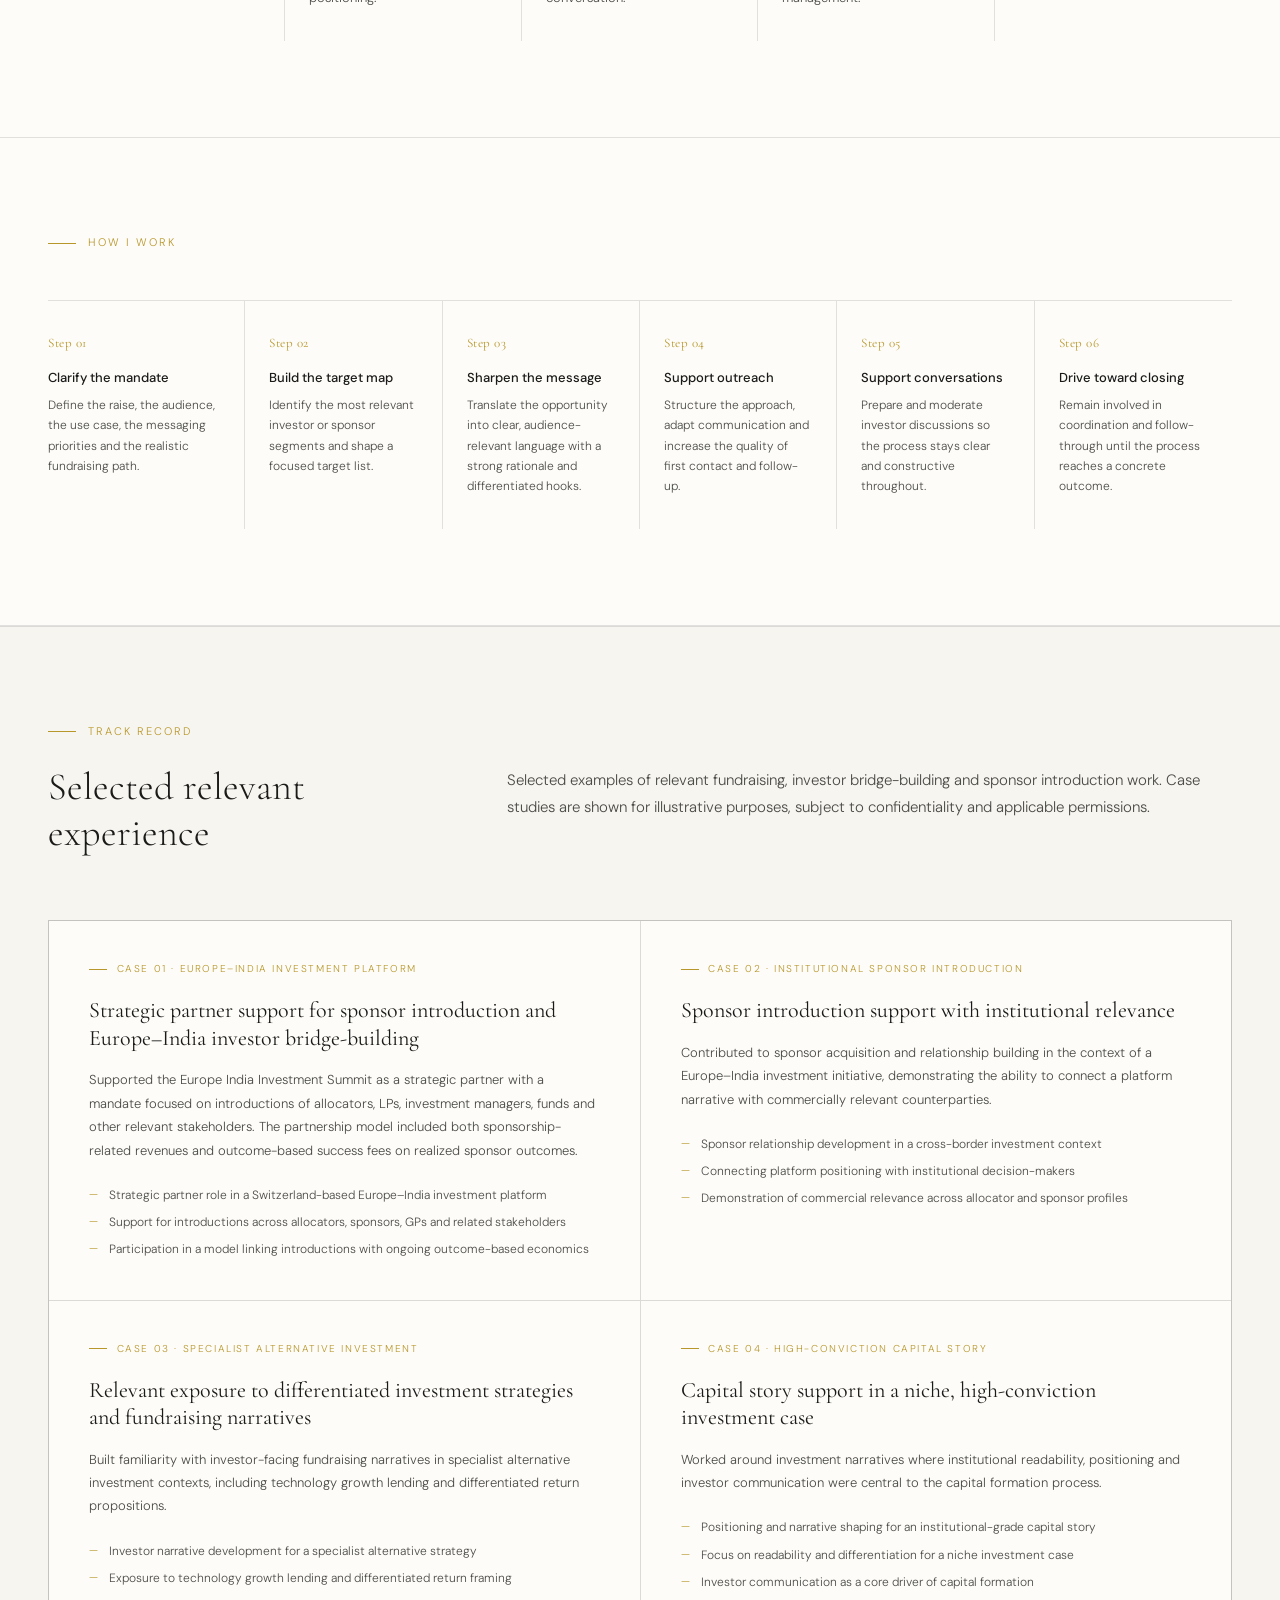
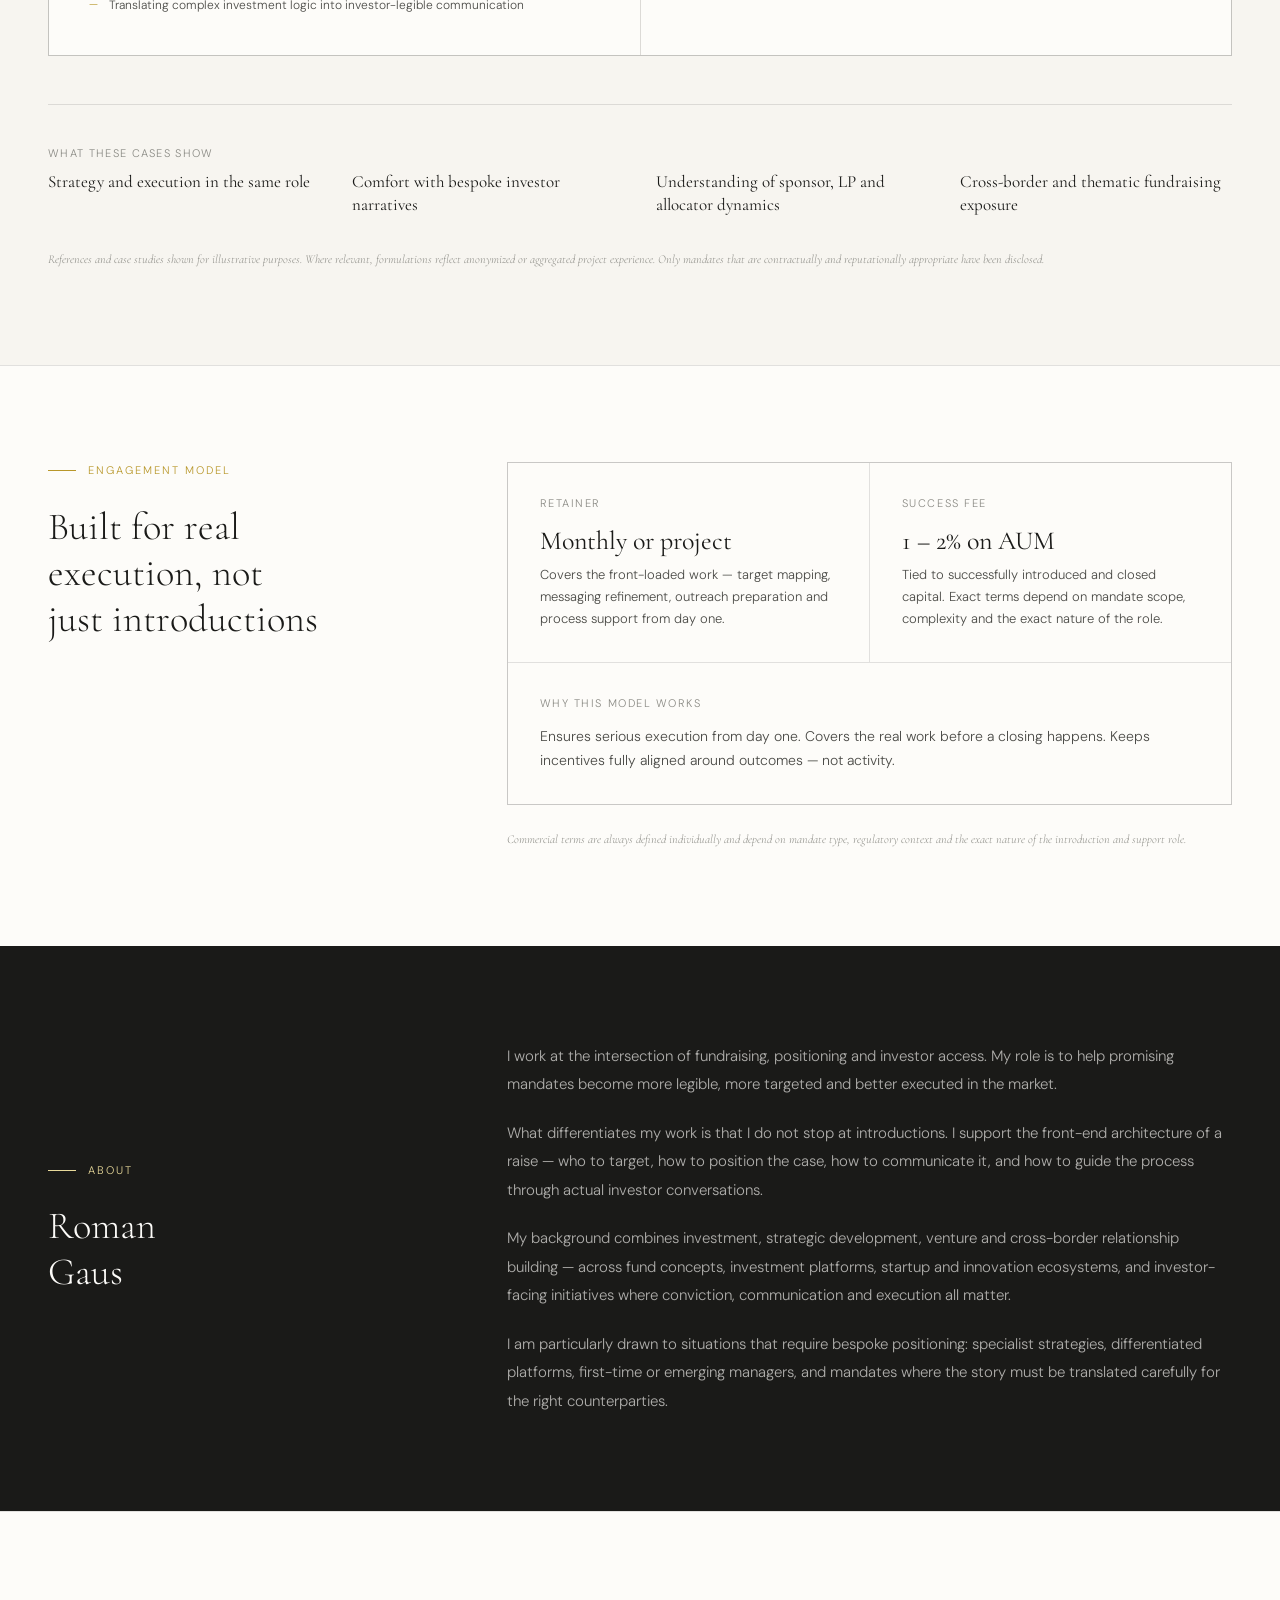
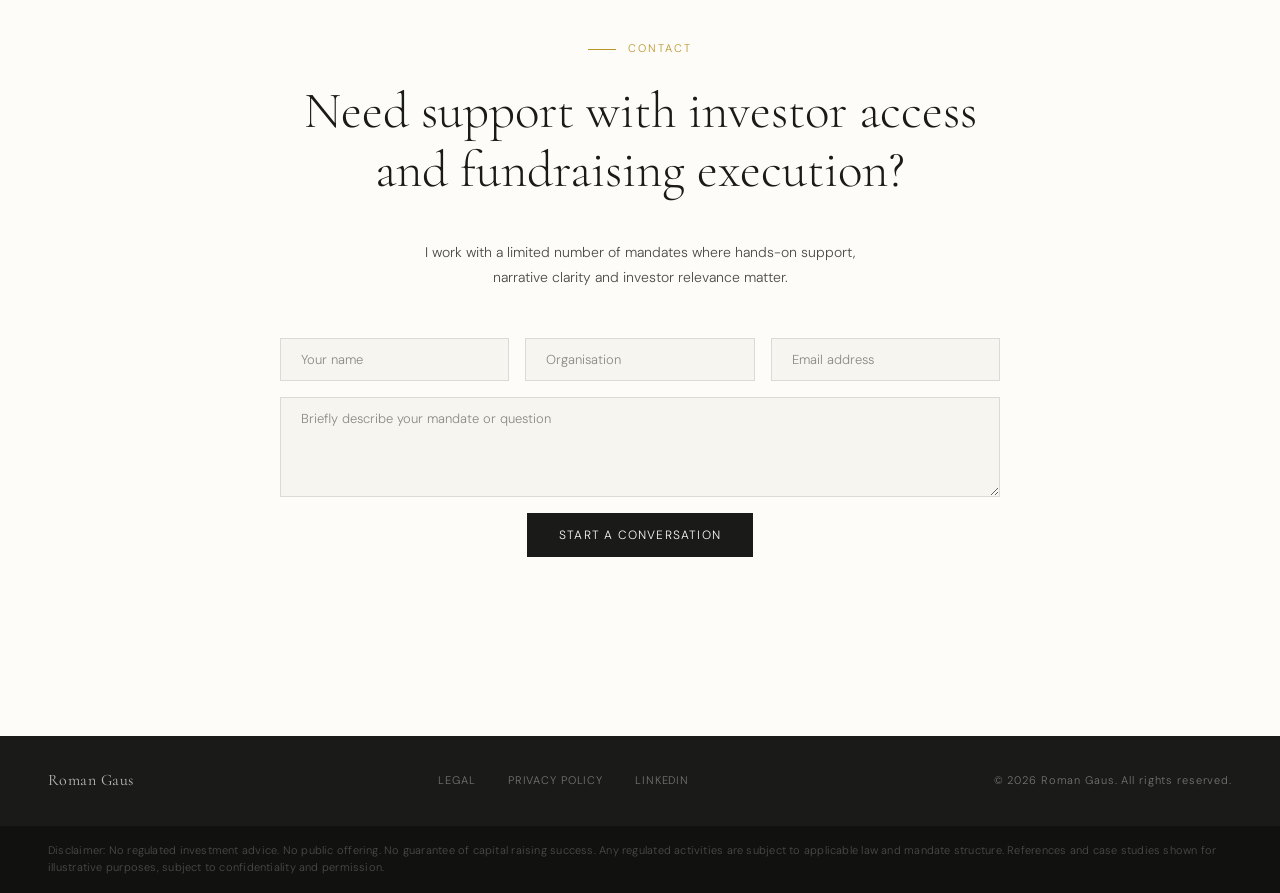
==== commit f69901bb: "Add scroll-triggered fade-in animations throughout the page - Hero text animates in on load with sta" ====
--- a/index.html
+++ b/index.html
@@ -700,6 +700,47 @@
     letter-spacing: 0.02em;
   }
 
+  /* ── ANIMATIONS ── */
+  [data-reveal] {
+    opacity: 0;
+    transform: translateY(28px);
+    transition: opacity 0.75s cubic-bezier(0.22,1,0.36,1),
+                transform 0.75s cubic-bezier(0.22,1,0.36,1);
+  }
+
+  [data-reveal="slide"] {
+    transform: translateX(-24px);
+  }
+
+  [data-reveal].revealed {
+    opacity: 1;
+    transform: translate(0, 0);
+  }
+
+  /* hero loads immediately — no scroll needed */
+  .hero-eyebrow, .hero-headline, .hero-sub, .hero-ctas {
+    opacity: 0;
+    transform: translateY(20px);
+    animation: heroFadeUp 0.8s cubic-bezier(0.22,1,0.36,1) forwards;
+  }
+  .hero-eyebrow  { animation-delay: 0.1s; }
+  .hero-headline { animation-delay: 0.25s; }
+  .hero-sub      { animation-delay: 0.4s; }
+  .hero-ctas     { animation-delay: 0.55s; }
+
+  .hero-stat-item {
+    opacity: 0;
+    animation: heroFadeUp 0.7s cubic-bezier(0.22,1,0.36,1) forwards;
+  }
+  .hero-stat-item:nth-child(1) { animation-delay: 0.35s; }
+  .hero-stat-item:nth-child(2) { animation-delay: 0.48s; }
+  .hero-stat-item:nth-child(3) { animation-delay: 0.61s; }
+  .hero-stat-item:nth-child(4) { animation-delay: 0.74s; }
+
+  @keyframes heroFadeUp {
+    to { opacity: 1; transform: translateY(0); }
+  }
+
   /* ── RESPONSIVE ── */
   @media (max-width: 900px) {
     nav { padding: 0 1.5rem; }
@@ -784,38 +825,38 @@
 <!-- INSIGHT -->
 <section class="insight-section">
   <div>
-    <h2 class="insight-headline">Most fundraising<br>support starts too late<br>and ends <em>too early.</em></h2>
+    <h2 class="insight-headline" data-reveal>Most fundraising<br>support starts too late<br>and ends <em>too early.</em></h2>
   </div>
   <div>
-    <p class="insight-body">Many advisors stay at strategy level or only make introductions. In practice, fundraising succeeds when targeting, narrative, communication and investor handling are tightly connected.<br><br>That is where I work — translating a mandate into a targeted investor process with clear messages, stronger conversations and better conversion.</p>
+    <p class="insight-body" data-reveal data-delay="150">Many advisors stay at strategy level or only make introductions. In practice, fundraising succeeds when targeting, narrative, communication and investor handling are tightly connected.<br><br>That is where I work — translating a mandate into a targeted investor process with clear messages, stronger conversations and better conversion.</p>
   </div>
 </section>
 
 <!-- SERVICES -->
 <section class="services-section" id="services">
-  <div class="section-label">Services</div>
+  <div class="section-label" data-reveal="slide">Services</div>
   <div class="services-grid">
-    <div class="service-item">
+    <div class="service-item" data-reveal data-delay="0">
       <div class="service-num">01</div>
       <div class="service-title">Investor Targeting</div>
       <div class="service-desc">Build focused target lists. Prioritize by fit, appetite and relevance. Identify likely anchor profiles and warm routes.</div>
     </div>
-    <div class="service-item">
+    <div class="service-item" data-reveal data-delay="80">
       <div class="service-num">02</div>
       <div class="service-title">Narrative &amp; Messaging</div>
       <div class="service-desc">Sharpen the equity story. Translate materials into concise, audience-specific hooks and differentiated positioning.</div>
     </div>
-    <div class="service-item">
+    <div class="service-item" data-reveal data-delay="160">
       <div class="service-num">03</div>
       <div class="service-title">Outreach Support</div>
       <div class="service-desc">Bespoke contact language, outreach sequences, follow-up logic and alignment between deck, message and conversation.</div>
     </div>
-    <div class="service-item">
+    <div class="service-item" data-reveal data-delay="240">
       <div class="service-num">04</div>
       <div class="service-title">Conversation Support</div>
       <div class="service-desc">Prepare, structure and moderate investor discussions. Follow-up coordination and process momentum management.</div>
     </div>
-    <div class="service-item">
+    <div class="service-item" data-reveal data-delay="320">
       <div class="service-num">05</div>
       <div class="service-title">Closing Support</div>
       <div class="service-desc">Move discussions forward. Clarify next steps, coordinate stakeholders, reduce friction in the last mile of the process.</div>
@@ -825,34 +866,34 @@
 
 <!-- PROCESS -->
 <section class="process-section" id="process">
-  <div class="section-label">How I work</div>
+  <div class="section-label" data-reveal="slide">How I work</div>
   <div class="process-steps">
-    <div class="step">
+    <div class="step" data-reveal data-delay="0">
       <div class="step-num">Step 01</div>
       <div class="step-title">Clarify the mandate</div>
       <div class="step-body">Define the raise, the audience, the use case, the messaging priorities and the realistic fundraising path.</div>
     </div>
-    <div class="step">
+    <div class="step" data-reveal data-delay="80">
       <div class="step-num">Step 02</div>
       <div class="step-title">Build the target map</div>
       <div class="step-body">Identify the most relevant investor or sponsor segments and shape a focused target list.</div>
     </div>
-    <div class="step">
+    <div class="step" data-reveal data-delay="160">
       <div class="step-num">Step 03</div>
       <div class="step-title">Sharpen the message</div>
       <div class="step-body">Translate the opportunity into clear, audience-relevant language with a strong rationale and differentiated hooks.</div>
     </div>
-    <div class="step">
+    <div class="step" data-reveal data-delay="240">
       <div class="step-num">Step 04</div>
       <div class="step-title">Support outreach</div>
       <div class="step-body">Structure the approach, adapt communication and increase the quality of first contact and follow-up.</div>
     </div>
-    <div class="step">
+    <div class="step" data-reveal data-delay="320">
       <div class="step-num">Step 05</div>
       <div class="step-title">Support conversations</div>
       <div class="step-body">Prepare and moderate investor discussions so the process stays clear and constructive throughout.</div>
     </div>
-    <div class="step">
+    <div class="step" data-reveal data-delay="400">
       <div class="step-num">Step 06</div>
       <div class="step-title">Drive toward closing</div>
       <div class="step-body">Remain involved in coordination and follow-through until the process reaches a concrete outcome.</div>
@@ -864,17 +905,17 @@
 <section class="track-section" id="track">
   <div class="track-intro">
     <div>
-      <div class="section-label">Track Record</div>
-      <h2 class="track-headline">Selected relevant experience</h2>
+      <div class="section-label" data-reveal="slide">Track Record</div>
+      <h2 class="track-headline" data-reveal data-delay="100">Selected relevant experience</h2>
     </div>
     <div>
-      <p class="track-subtext">Selected examples of relevant fundraising, investor bridge-building and sponsor introduction work. Case studies are shown for illustrative purposes, subject to confidentiality and applicable permissions.</p>
+      <p class="track-subtext" data-reveal data-delay="200">Selected examples of relevant fundraising, investor bridge-building and sponsor introduction work. Case studies are shown for illustrative purposes, subject to confidentiality and applicable permissions.</p>
     </div>
   </div>
 
   <div class="cases-grid">
 
-    <div class="case-card">
+    <div class="case-card" data-reveal data-delay="0">
       <div class="case-tag">Case 01 · Europe–India Investment Platform</div>
       <h3 class="case-title">Strategic partner support for sponsor introduction and Europe–India investor bridge-building</h3>
       <p class="case-body">Supported the Europe India Investment Summit as a strategic partner with a mandate focused on introductions of allocators, LPs, investment managers, funds and other relevant stakeholders. The partnership model included both sponsorship-related revenues and outcome-based success fees on realized sponsor outcomes.</p>
@@ -885,7 +926,7 @@
       </ul>
     </div>
 
-    <div class="case-card">
+    <div class="case-card" data-reveal data-delay="100">
       <div class="case-tag">Case 02 · Institutional Sponsor Introduction</div>
       <h3 class="case-title">Sponsor introduction support with institutional relevance</h3>
       <p class="case-body">Contributed to sponsor acquisition and relationship building in the context of a Europe–India investment initiative, demonstrating the ability to connect a platform narrative with commercially relevant counterparties.</p>
@@ -896,7 +937,7 @@
       </ul>
     </div>
 
-    <div class="case-card">
+    <div class="case-card" data-reveal data-delay="200">
       <div class="case-tag">Case 03 · Specialist Alternative Investment</div>
       <h3 class="case-title">Relevant exposure to differentiated investment strategies and fundraising narratives</h3>
       <p class="case-body">Built familiarity with investor-facing fundraising narratives in specialist alternative investment contexts, including technology growth lending and differentiated return propositions.</p>
@@ -907,7 +948,7 @@
       </ul>
     </div>
 
-    <div class="case-card">
+    <div class="case-card" data-reveal data-delay="300">
       <div class="case-tag">Case 04 · High-Conviction Capital Story</div>
       <h3 class="case-title">Capital story support in a niche, high-conviction investment case</h3>
       <p class="case-body">Worked around investment narratives where institutional readability, positioning and investor communication were central to the capital formation process.</p>
@@ -921,81 +962,81 @@
   </div>
 
   <div class="track-proof">
-    <div class="proof-item">
+    <div class="proof-item" data-reveal data-delay="0">
       <div class="proof-label">What these cases show</div>
       <div class="proof-text">Strategy and execution in the same role</div>
     </div>
-    <div class="proof-item">
+    <div class="proof-item" data-reveal data-delay="100">
       <div class="proof-label">&nbsp;</div>
       <div class="proof-text">Comfort with bespoke investor narratives</div>
     </div>
-    <div class="proof-item">
+    <div class="proof-item" data-reveal data-delay="200">
       <div class="proof-label">&nbsp;</div>
       <div class="proof-text">Understanding of sponsor, LP and allocator dynamics</div>
     </div>
-    <div class="proof-item">
+    <div class="proof-item" data-reveal data-delay="300">
       <div class="proof-label">&nbsp;</div>
       <div class="proof-text">Cross-border and thematic fundraising exposure</div>
     </div>
   </div>
 
-  <p class="track-footnote">References and case studies shown for illustrative purposes. Where relevant, formulations reflect anonymized or aggregated project experience. Only mandates that are contractually and reputationally appropriate have been disclosed.</p>
+  <p class="track-footnote" data-reveal>References and case studies shown for illustrative purposes. Where relevant, formulations reflect anonymized or aggregated project experience. Only mandates that are contractually and reputationally appropriate have been disclosed.</p>
 </section>
 
 <!-- ENGAGEMENT MODEL -->
 <section class="model-section" id="model">
   <div>
-    <div class="section-label">Engagement model</div>
-    <h2 class="model-headline">Built for real<br>execution, not<br>just introductions</h2>
+    <div class="section-label" data-reveal="slide">Engagement model</div>
+    <h2 class="model-headline" data-reveal data-delay="120">Built for real<br>execution, not<br>just introductions</h2>
   </div>
   <div>
     <div class="model-items">
-      <div class="model-item">
+      <div class="model-item" data-reveal data-delay="0">
         <div class="model-item-label">Retainer</div>
         <div class="model-item-value">Monthly or project</div>
         <div class="model-item-desc">Covers the front-loaded work — target mapping, messaging refinement, outreach preparation and process support from day one.</div>
       </div>
-      <div class="model-item">
+      <div class="model-item" data-reveal data-delay="120">
         <div class="model-item-label">Success fee</div>
         <div class="model-item-value">1 – 2% on AUM</div>
         <div class="model-item-desc">Tied to successfully introduced and closed capital. Exact terms depend on mandate scope, complexity and the exact nature of the role.</div>
       </div>
-      <div class="model-item" style="grid-column: span 2;">
+      <div class="model-item" style="grid-column: span 2;" data-reveal data-delay="240">
         <div class="model-item-label">Why this model works</div>
         <div class="model-item-desc" style="font-size:14px;">Ensures serious execution from day one. Covers the real work before a closing happens. Keeps incentives fully aligned around outcomes — not activity.</div>
       </div>
     </div>
-    <p class="model-note">Commercial terms are always defined individually and depend on mandate type, regulatory context and the exact nature of the introduction and support role.</p>
+    <p class="model-note" data-reveal data-delay="320">Commercial terms are always defined individually and depend on mandate type, regulatory context and the exact nature of the introduction and support role.</p>
   </div>
 </section>
 
 <!-- ABOUT -->
 <section class="about-section" id="about">
   <div>
-    <div class="section-label about-label">About</div>
-    <h2 class="about-headline">Roman<br>Gaus</h2>
+    <div class="section-label about-label" data-reveal="slide">About</div>
+    <h2 class="about-headline" data-reveal data-delay="100">Roman<br>Gaus</h2>
   </div>
   <div class="about-body">
-    <p>I work at the intersection of fundraising, positioning and investor access. My role is to help promising mandates become more legible, more targeted and better executed in the market.</p>
-    <p>What differentiates my work is that I do not stop at introductions. I support the front-end architecture of a raise — who to target, how to position the case, how to communicate it, and how to guide the process through actual investor conversations.</p>
-    <p>My background combines investment, strategic development, venture and cross-border relationship building — across fund concepts, investment platforms, startup and innovation ecosystems, and investor-facing initiatives where conviction, communication and execution all matter.</p>
-    <p>I am particularly drawn to situations that require bespoke positioning: specialist strategies, differentiated platforms, first-time or emerging managers, and mandates where the story must be translated carefully for the right counterparties.</p>
+    <p data-reveal data-delay="0">I work at the intersection of fundraising, positioning and investor access. My role is to help promising mandates become more legible, more targeted and better executed in the market.</p>
+    <p data-reveal data-delay="120">What differentiates my work is that I do not stop at introductions. I support the front-end architecture of a raise — who to target, how to position the case, how to communicate it, and how to guide the process through actual investor conversations.</p>
+    <p data-reveal data-delay="240">My background combines investment, strategic development, venture and cross-border relationship building — across fund concepts, investment platforms, startup and innovation ecosystems, and investor-facing initiatives where conviction, communication and execution all matter.</p>
+    <p data-reveal data-delay="360">I am particularly drawn to situations that require bespoke positioning: specialist strategies, differentiated platforms, first-time or emerging managers, and mandates where the story must be translated carefully for the right counterparties.</p>
   </div>
 </section>
 
 <!-- CTA / CONTACT -->
 <section class="cta-section" id="contact">
-  <div class="section-label cta-label">Contact</div>
-  <h2 class="cta-headline">Need support with investor access and fundraising execution?</h2>
-  <p class="cta-sub">I work with a limited number of mandates where hands-on support, narrative clarity and investor relevance matter.</p>
-  <form class="contact-form" action="https://formspree.io/f/YOUR_FORM_ID" method="POST">
+  <div class="section-label cta-label" data-reveal="slide">Contact</div>
+  <h2 class="cta-headline" data-reveal data-delay="100">Need support with investor access and fundraising execution?</h2>
+  <p class="cta-sub" data-reveal data-delay="220">I work with a limited number of mandates where hands-on support, narrative clarity and investor relevance matter.</p>
+  <form class="contact-form" action="https://formspree.io/f/YOUR_FORM_ID" method="POST" data-reveal data-delay="340">
     <input class="contact-field" type="text" name="name" placeholder="Your name" required />
     <input class="contact-field" type="text" name="organisation" placeholder="Organisation" />
     <input class="contact-field" type="email" name="email" placeholder="Email address" required />
     <textarea class="contact-field" name="message" placeholder="Briefly describe your mandate or question" required></textarea>
     <button class="btn-primary" type="submit">Start a conversation</button>
   </form>
-  <p class="cta-meta">Zürich, Switzerland &nbsp;·&nbsp; roman@romangaus.com &nbsp;·&nbsp; <a href="#" style="color:var(--ink-faint); text-decoration:none;">LinkedIn</a></p>
+  <p class="cta-meta" data-reveal data-delay="440">Zürich, Switzerland &nbsp;·&nbsp; roman@romangaus.com &nbsp;·&nbsp; <a href="#" style="color:var(--ink-faint); text-decoration:none;">LinkedIn</a></p>
 </section>
 
 <!-- FOOTER -->
@@ -1014,5 +1055,20 @@
   Disclaimer: No regulated investment advice. No public offering. No guarantee of capital raising success. Any regulated activities are subject to applicable law and mandate structure. References and case studies shown for illustrative purposes, subject to confidentiality and permission.
 </div>
 
+<script>
+  const observer = new IntersectionObserver((entries) => {
+    entries.forEach(entry => {
+      if (entry.isIntersecting) {
+        const delay = entry.target.dataset.delay || 0;
+        setTimeout(() => {
+          entry.target.classList.add('revealed');
+        }, Number(delay));
+        observer.unobserve(entry.target);
+      }
+    });
+  }, { threshold: 0.12 });
+
+  document.querySelectorAll('[data-reveal]').forEach(el => observer.observe(el));
+</script>
 </body>
 </html>
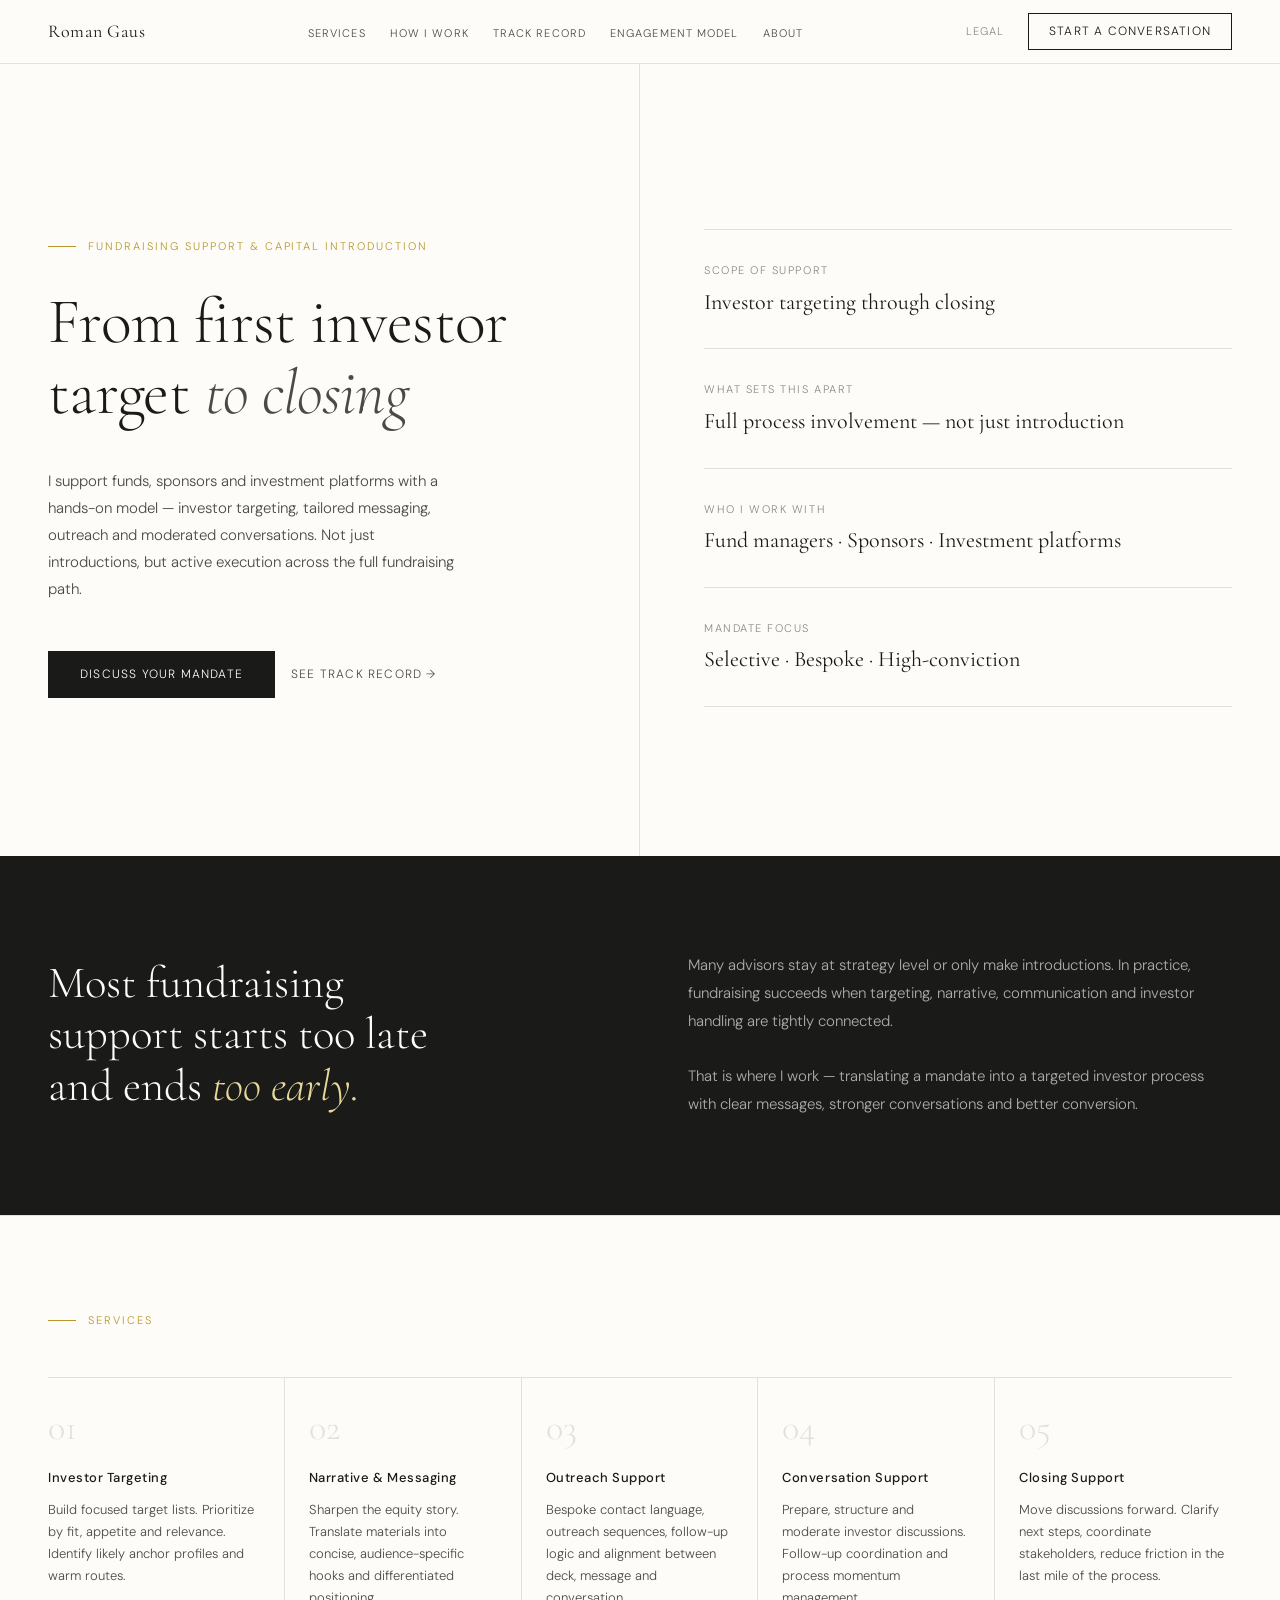
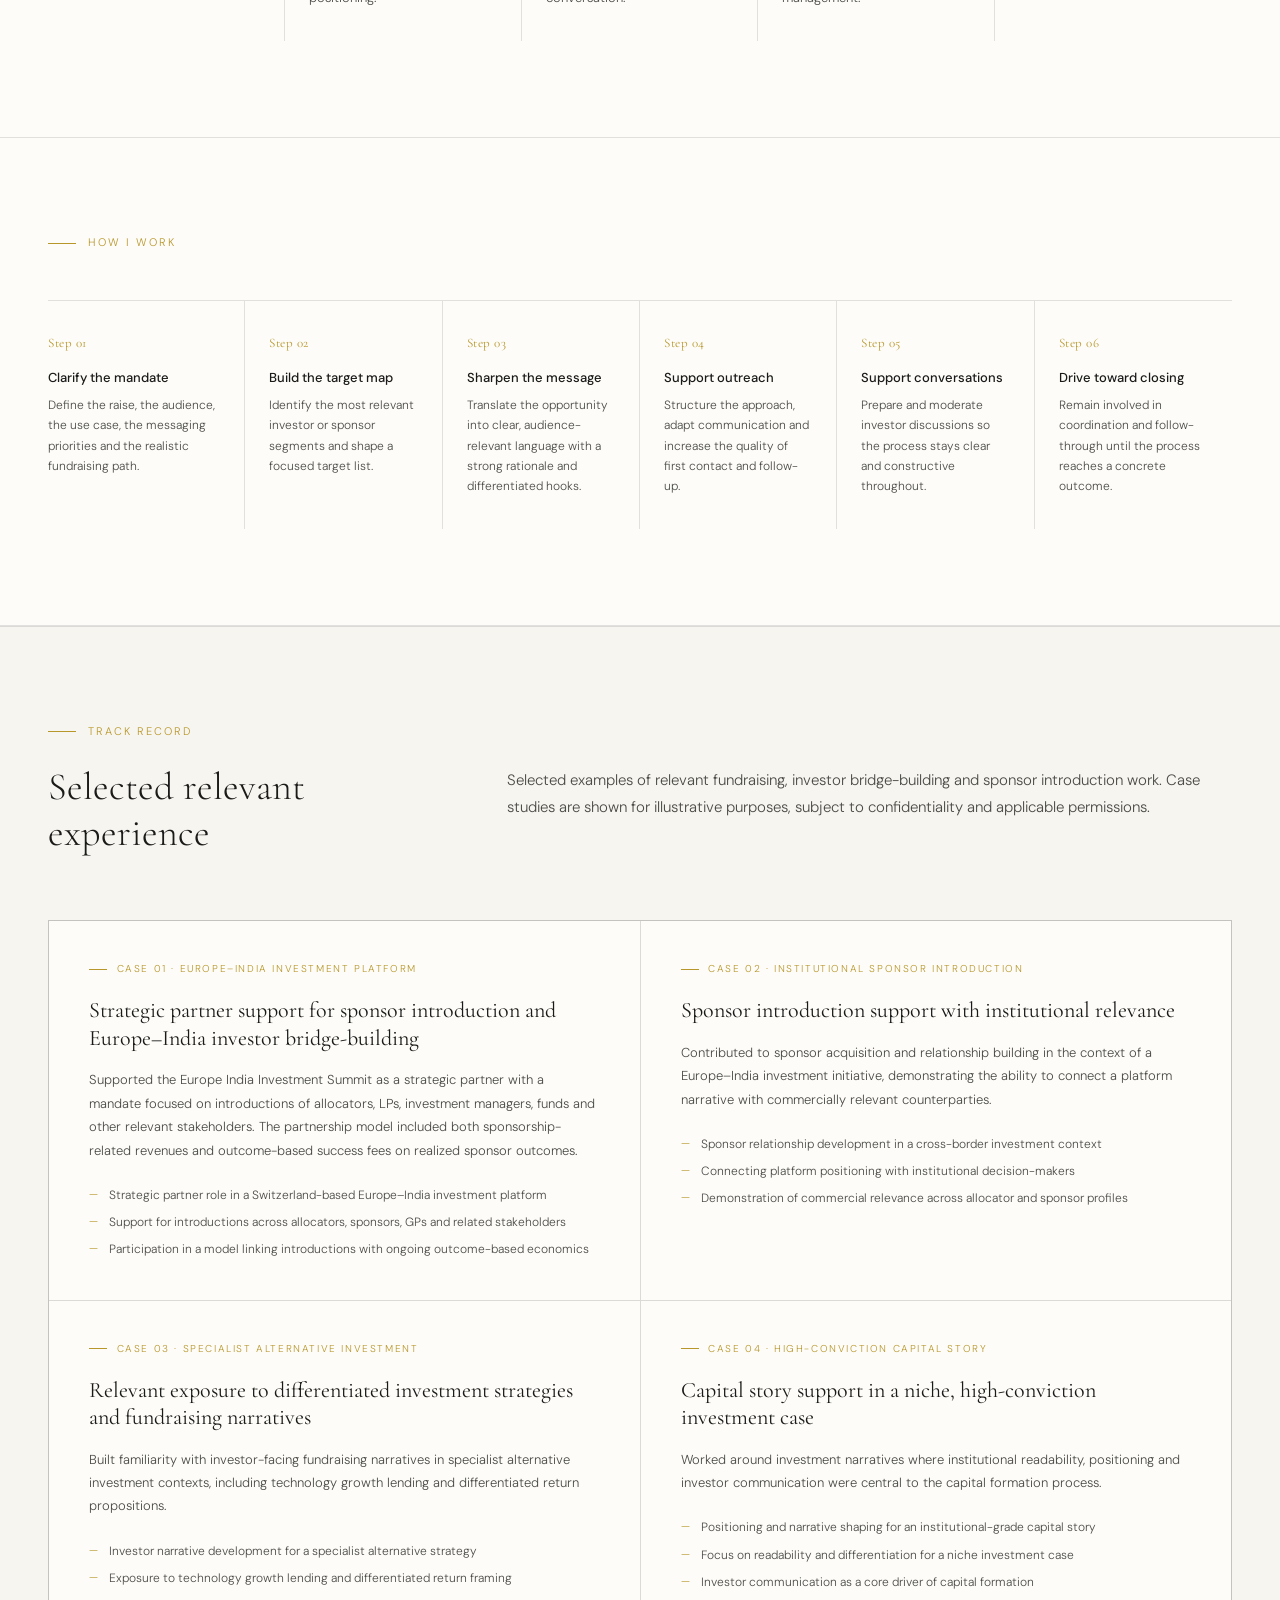
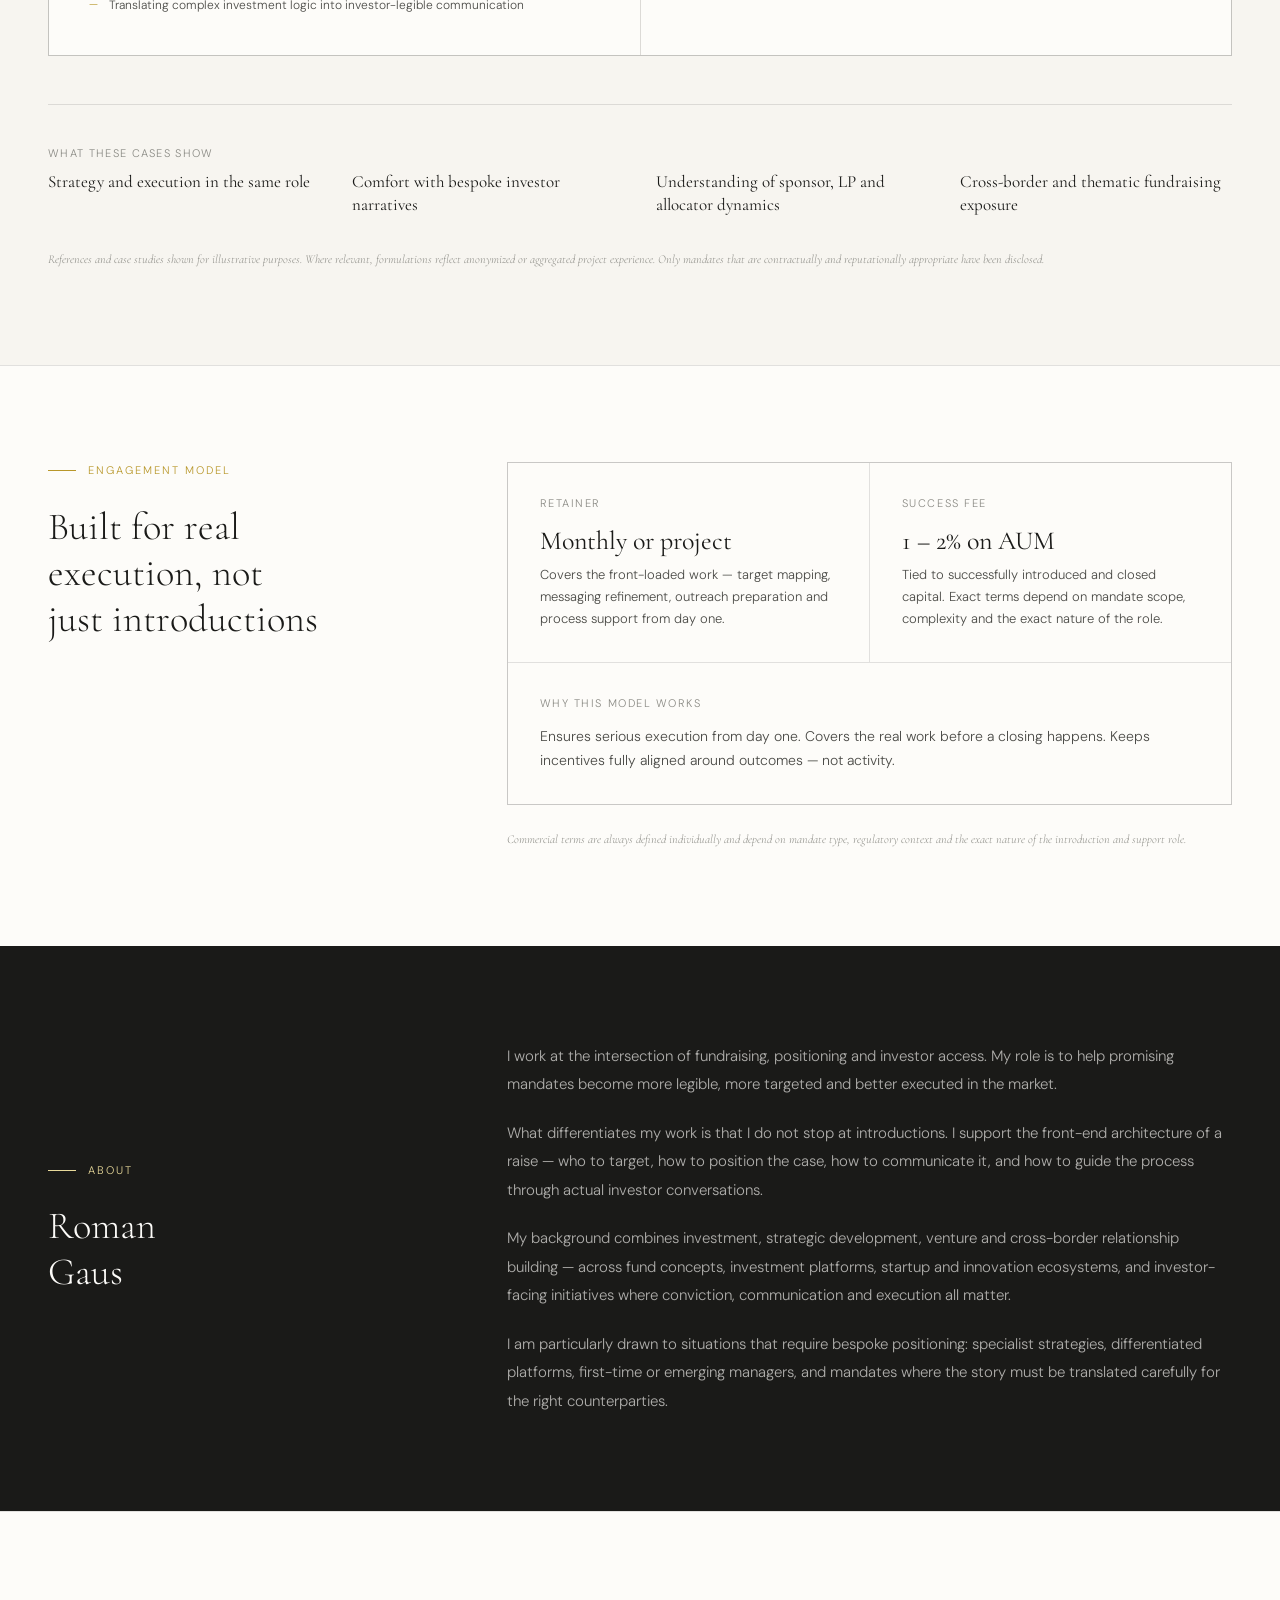
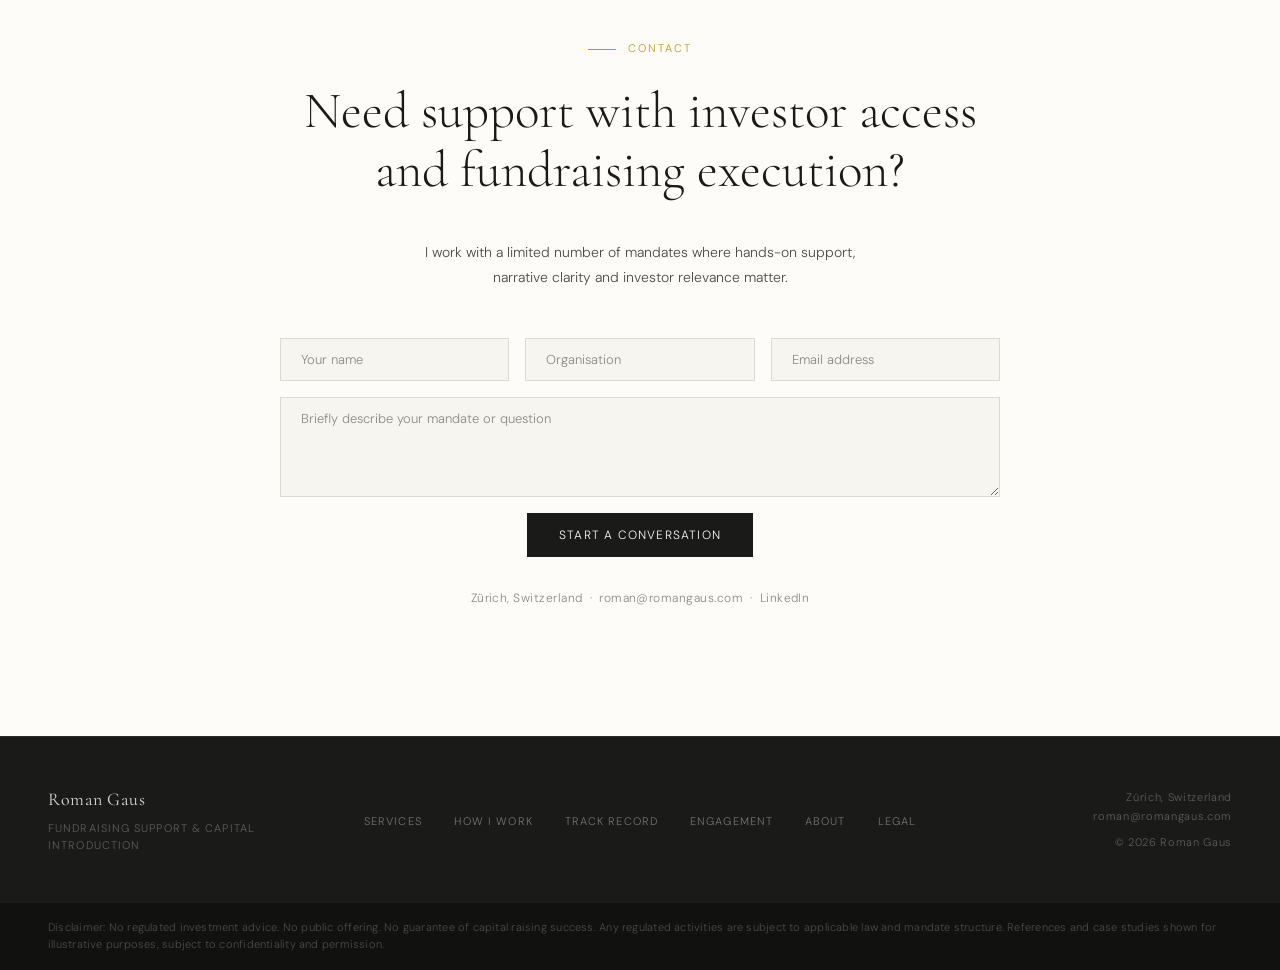
==== commit 77038065: "Move site files to repo root for Vercel zero-config deployment Co-Authored-By: Claude Sonnet 4.6 <no" ====
--- a/index.html
+++ b/index.html
@@ -7,774 +7,7 @@
 <link rel="preconnect" href="https://fonts.googleapis.com" />
 <link rel="preconnect" href="https://fonts.gstatic.com" crossorigin />
 <link href="https://fonts.googleapis.com/css2?family=Cormorant+Garamond:ital,wght@0,300;0,400;0,500;1,300;1,400&family=DM+Sans:wght@300;400;500&display=swap" rel="stylesheet" />
-<style>
-  *, *::before, *::after { box-sizing: border-box; margin: 0; padding: 0; }
-
-  :root {
-    --ink: #1a1a18;
-    --ink-muted: #4a4a46;
-    --ink-faint: #8a8a84;
-    --surface: #f7f5f0;
-    --white: #fdfcf9;
-    --rule: rgba(26,26,24,0.12);
-    --gold: #b8972a;
-    --gold-light: #e8d99a;
-  }
-
-  html { scroll-behavior: smooth; }
-
-  body {
-    font-family: 'DM Sans', sans-serif;
-    background: var(--surface);
-    color: var(--ink);
-    font-weight: 300;
-    line-height: 1.6;
-    font-size: 15px;
-  }
-
-  /* ── NAV ── */
-  nav {
-    position: sticky;
-    top: 0;
-    z-index: 100;
-    background: var(--white);
-    border-bottom: 1px solid var(--rule);
-    padding: 0 3rem;
-    display: flex;
-    align-items: center;
-    justify-content: space-between;
-    height: 64px;
-  }
-
-  .nav-name {
-    font-family: 'Cormorant Garamond', serif;
-    font-size: 18px;
-    font-weight: 400;
-    letter-spacing: 0.03em;
-    color: var(--ink);
-    text-decoration: none;
-  }
-
-  .nav-links {
-    display: flex;
-    gap: 2rem;
-    list-style: none;
-  }
-
-  .nav-links a {
-    font-size: 12px;
-    letter-spacing: 0.12em;
-    text-transform: uppercase;
-    color: var(--ink-muted);
-    text-decoration: none;
-    transition: color 0.2s;
-  }
-
-  .nav-links a:hover { color: var(--ink); }
-
-  .nav-cta {
-    font-size: 12px;
-    letter-spacing: 0.1em;
-    text-transform: uppercase;
-    border: 1px solid var(--ink);
-    padding: 8px 20px;
-    cursor: pointer;
-    background: transparent;
-    color: var(--ink);
-    font-family: 'DM Sans', sans-serif;
-    font-weight: 300;
-    transition: all 0.2s;
-    text-decoration: none;
-  }
-
-  .nav-cta:hover { background: var(--ink); color: var(--white); }
-
-  /* ── HERO ── */
-  .hero {
-    min-height: 88vh;
-    display: grid;
-    grid-template-columns: 1fr 1fr;
-    background: var(--white);
-  }
-
-  .hero-left {
-    padding: 7rem 4rem 6rem 3rem;
-    display: flex;
-    flex-direction: column;
-    justify-content: center;
-    border-right: 1px solid var(--rule);
-  }
-
-  .hero-eyebrow {
-    font-size: 11px;
-    letter-spacing: 0.18em;
-    text-transform: uppercase;
-    color: var(--gold);
-    margin-bottom: 2rem;
-    display: flex;
-    align-items: center;
-    gap: 0.75rem;
-  }
-
-  .hero-eyebrow::before {
-    content: '';
-    display: block;
-    width: 28px;
-    height: 1px;
-    background: var(--gold);
-    flex-shrink: 0;
-  }
-
-  .hero-headline {
-    font-family: 'Cormorant Garamond', serif;
-    font-size: clamp(42px, 5vw, 64px);
-    font-weight: 300;
-    line-height: 1.1;
-    color: var(--ink);
-    margin-bottom: 2.5rem;
-    letter-spacing: -0.01em;
-  }
-
-  .hero-headline em { font-style: italic; color: var(--ink-muted); }
-
-  .hero-sub {
-    font-size: 15px;
-    color: var(--ink-muted);
-    line-height: 1.8;
-    max-width: 420px;
-    margin-bottom: 3rem;
-    font-weight: 300;
-  }
-
-  .hero-ctas { display: flex; gap: 1rem; align-items: center; flex-wrap: wrap; }
-
-  .btn-primary {
-    background: var(--ink);
-    color: var(--white);
-    border: none;
-    padding: 14px 32px;
-    font-size: 12px;
-    letter-spacing: 0.1em;
-    text-transform: uppercase;
-    font-family: 'DM Sans', sans-serif;
-    font-weight: 300;
-    cursor: pointer;
-    transition: opacity 0.2s;
-    text-decoration: none;
-    display: inline-block;
-  }
-
-  .btn-primary:hover { opacity: 0.8; }
-
-  .btn-ghost {
-    background: transparent;
-    color: var(--ink-muted);
-    border: none;
-    padding: 14px 0;
-    font-size: 12px;
-    letter-spacing: 0.1em;
-    text-transform: uppercase;
-    font-family: 'DM Sans', sans-serif;
-    font-weight: 300;
-    cursor: pointer;
-    display: inline-flex;
-    align-items: center;
-    gap: 6px;
-    transition: color 0.2s;
-    text-decoration: none;
-  }
-
-  .btn-ghost:hover { color: var(--ink); }
-
-  .hero-right {
-    padding: 7rem 3rem 6rem 4rem;
-    display: flex;
-    flex-direction: column;
-    justify-content: center;
-  }
-
-  .hero-stat-item {
-    padding: 2rem 0;
-    border-bottom: 1px solid var(--rule);
-  }
-
-  .hero-stat-item:first-child { border-top: 1px solid var(--rule); }
-
-  .hero-stat-label {
-    font-size: 11px;
-    letter-spacing: 0.14em;
-    text-transform: uppercase;
-    color: var(--ink-faint);
-    margin-bottom: 0.5rem;
-  }
-
-  .hero-stat-value {
-    font-family: 'Cormorant Garamond', serif;
-    font-size: 22px;
-    font-weight: 400;
-    color: var(--ink);
-    line-height: 1.3;
-  }
-
-  /* ── SHARED ── */
-  .section { padding: 6rem 3rem; }
-
-  .section-label {
-    font-size: 11px;
-    letter-spacing: 0.18em;
-    text-transform: uppercase;
-    color: var(--gold);
-    margin-bottom: 1rem;
-    display: flex;
-    align-items: center;
-    gap: 0.75rem;
-  }
-
-  .section-label::before {
-    content: '';
-    display: block;
-    width: 28px;
-    height: 1px;
-    background: var(--gold);
-    flex-shrink: 0;
-  }
-
-  /* ── INSIGHT ── */
-  .insight-section {
-    background: var(--ink);
-    color: var(--white);
-    padding: 6rem 3rem;
-    display: grid;
-    grid-template-columns: 1fr 1fr;
-    gap: 6rem;
-    align-items: center;
-  }
-
-  .insight-headline {
-    font-family: 'Cormorant Garamond', serif;
-    font-size: clamp(32px, 3.5vw, 52px);
-    font-weight: 300;
-    line-height: 1.15;
-    color: var(--white);
-  }
-
-  .insight-headline em { font-style: italic; color: var(--gold-light); }
-
-  .insight-body {
-    font-size: 15px;
-    color: rgba(253,252,249,0.65);
-    line-height: 1.85;
-    font-weight: 300;
-  }
-
-  /* ── SERVICES ── */
-  .services-section {
-    padding: 6rem 3rem;
-    border-top: 1px solid var(--rule);
-    background: var(--white);
-  }
-
-  .services-grid {
-    display: grid;
-    grid-template-columns: repeat(5, 1fr);
-    border-top: 1px solid var(--rule);
-    margin-top: 3rem;
-  }
-
-  .service-item {
-    padding: 2rem 1.5rem 2rem 0;
-    border-right: 1px solid var(--rule);
-  }
-
-  .service-item:last-child { border-right: none; padding-right: 0; }
-  .service-item:not(:first-child) { padding-left: 1.5rem; }
-
-  .service-num {
-    font-family: 'Cormorant Garamond', serif;
-    font-size: 36px;
-    font-weight: 300;
-    color: var(--rule);
-    line-height: 1;
-    margin-bottom: 1.5rem;
-  }
-
-  .service-title {
-    font-size: 13px;
-    font-weight: 500;
-    letter-spacing: 0.04em;
-    color: var(--ink);
-    margin-bottom: 0.75rem;
-    line-height: 1.3;
-  }
-
-  .service-desc {
-    font-size: 13px;
-    color: var(--ink-muted);
-    line-height: 1.7;
-    font-weight: 300;
-  }
-
-  /* ── PROCESS ── */
-  .process-section {
-    background: var(--white);
-    padding: 6rem 3rem;
-    border-top: 1px solid var(--rule);
-    border-bottom: 1px solid var(--rule);
-  }
-
-  .process-steps {
-    display: grid;
-    grid-template-columns: repeat(6, 1fr);
-    margin-top: 3rem;
-    border-top: 1px solid var(--rule);
-  }
-
-  .step {
-    padding: 2rem 1.5rem 2rem 0;
-    border-right: 1px solid var(--rule);
-  }
-
-  .step:last-child { border-right: none; }
-  .step:not(:first-child) { padding-left: 1.5rem; }
-
-  .step-num {
-    font-family: 'Cormorant Garamond', serif;
-    font-size: 13px;
-    color: var(--gold);
-    margin-bottom: 1rem;
-    font-weight: 400;
-    letter-spacing: 0.04em;
-  }
-
-  .step-title {
-    font-size: 13px;
-    font-weight: 500;
-    color: var(--ink);
-    margin-bottom: 0.5rem;
-    line-height: 1.3;
-  }
-
-  .step-body {
-    font-size: 12px;
-    color: var(--ink-muted);
-    line-height: 1.7;
-    font-weight: 300;
-  }
-
-  /* ── TRACK RECORD ── */
-  .track-section {
-    background: var(--surface);
-    padding: 6rem 3rem;
-    border-top: 1px solid var(--rule);
-  }
-
-  .track-intro {
-    display: grid;
-    grid-template-columns: 1fr 2fr;
-    gap: 6rem;
-    align-items: start;
-    margin-bottom: 4rem;
-  }
-
-  .track-headline {
-    font-family: 'Cormorant Garamond', serif;
-    font-size: clamp(28px, 3vw, 44px);
-    font-weight: 300;
-    line-height: 1.2;
-    margin-top: 1.5rem;
-    color: var(--ink);
-  }
-
-  .track-subtext {
-    font-size: 15px;
-    color: var(--ink-muted);
-    line-height: 1.85;
-    font-weight: 300;
-    margin-top: 2.75rem;
-  }
-
-  .cases-grid {
-    display: grid;
-    grid-template-columns: 1fr 1fr;
-    gap: 1px;
-    background: var(--rule);
-    border: 1px solid var(--rule);
-  }
-
-  .case-card {
-    background: var(--white);
-    padding: 2.5rem;
-    transition: background 0.2s;
-  }
-
-  .case-card:hover { background: #faf8f3; }
-
-  .case-tag {
-    font-size: 10px;
-    letter-spacing: 0.16em;
-    text-transform: uppercase;
-    color: var(--gold);
-    margin-bottom: 1.25rem;
-    display: flex;
-    align-items: center;
-    gap: 0.6rem;
-  }
-
-  .case-tag::before {
-    content: '';
-    display: block;
-    width: 18px;
-    height: 1px;
-    background: var(--gold);
-    flex-shrink: 0;
-  }
-
-  .case-title {
-    font-family: 'Cormorant Garamond', serif;
-    font-size: 22px;
-    font-weight: 400;
-    color: var(--ink);
-    line-height: 1.25;
-    margin-bottom: 1rem;
-  }
-
-  .case-body {
-    font-size: 13px;
-    color: var(--ink-muted);
-    line-height: 1.8;
-    font-weight: 300;
-    margin-bottom: 1.5rem;
-  }
-
-  .case-bullets {
-    list-style: none;
-    display: flex;
-    flex-direction: column;
-    gap: 0.5rem;
-  }
-
-  .case-bullets li {
-    font-size: 12px;
-    color: var(--ink-muted);
-    font-weight: 300;
-    padding-left: 1.25rem;
-    position: relative;
-    line-height: 1.6;
-  }
-
-  .case-bullets li::before {
-    content: '—';
-    position: absolute;
-    left: 0;
-    color: var(--gold);
-    font-size: 11px;
-  }
-
-  .track-proof {
-    margin-top: 3rem;
-    border-top: 1px solid var(--rule);
-    padding-top: 2.5rem;
-    display: grid;
-    grid-template-columns: repeat(4, 1fr);
-    gap: 2rem;
-  }
-
-  .proof-label {
-    font-size: 11px;
-    letter-spacing: 0.12em;
-    text-transform: uppercase;
-    color: var(--ink-faint);
-    margin-bottom: 0.5rem;
-  }
-
-  .proof-text {
-    font-family: 'Cormorant Garamond', serif;
-    font-size: 17px;
-    font-weight: 400;
-    color: var(--ink);
-    line-height: 1.35;
-  }
-
-  .track-footnote {
-    margin-top: 2rem;
-    font-size: 12px;
-    color: var(--ink-faint);
-    line-height: 1.7;
-    font-style: italic;
-    font-family: 'Cormorant Garamond', serif;
-  }
-
-  /* ── ENGAGEMENT MODEL ── */
-  .model-section {
-    padding: 6rem 3rem;
-    display: grid;
-    grid-template-columns: 1fr 2fr;
-    gap: 6rem;
-    align-items: start;
-    border-top: 1px solid var(--rule);
-    background: var(--white);
-  }
-
-  .model-headline {
-    font-family: 'Cormorant Garamond', serif;
-    font-size: clamp(28px, 3vw, 44px);
-    font-weight: 300;
-    line-height: 1.2;
-    margin-top: 1.5rem;
-    color: var(--ink);
-  }
-
-  .model-items {
-    display: grid;
-    grid-template-columns: 1fr 1fr;
-    gap: 1px;
-    background: var(--rule);
-    border: 1px solid var(--rule);
-  }
-
-  .model-item { background: var(--white); padding: 2rem; }
-
-  .model-item-label {
-    font-size: 11px;
-    letter-spacing: 0.14em;
-    text-transform: uppercase;
-    color: var(--ink-faint);
-    margin-bottom: 0.75rem;
-  }
-
-  .model-item-value {
-    font-family: 'Cormorant Garamond', serif;
-    font-size: 26px;
-    font-weight: 400;
-    color: var(--ink);
-    margin-bottom: 0.5rem;
-    line-height: 1.2;
-  }
-
-  .model-item-desc {
-    font-size: 13px;
-    color: var(--ink-muted);
-    line-height: 1.7;
-    font-weight: 300;
-  }
-
-  .model-note {
-    margin-top: 1.5rem;
-    font-size: 12px;
-    color: var(--ink-faint);
-    line-height: 1.7;
-    font-style: italic;
-    font-family: 'Cormorant Garamond', serif;
-  }
-
-  /* ── ABOUT ── */
-  .about-section {
-    background: var(--ink);
-    color: var(--white);
-    padding: 6rem 3rem;
-    display: grid;
-    grid-template-columns: 1fr 2fr;
-    gap: 6rem;
-    align-items: center;
-  }
-
-  .about-label { color: var(--gold-light) !important; }
-  .about-label::before { background: var(--gold-light) !important; }
-
-  .about-headline {
-    font-family: 'Cormorant Garamond', serif;
-    font-size: clamp(28px, 3vw, 44px);
-    font-weight: 300;
-    line-height: 1.2;
-    margin-top: 1.5rem;
-    color: var(--white);
-  }
-
-  .about-body { font-size: 15px; color: rgba(253,252,249,0.65); line-height: 1.9; font-weight: 300; }
-  .about-body p + p { margin-top: 1.25rem; }
-
-  /* ── CTA ── */
-  .cta-section {
-    padding: 8rem 3rem;
-    text-align: center;
-    border-top: 1px solid var(--rule);
-    background: var(--white);
-  }
-
-  .cta-label { justify-content: center; }
-
-  .cta-headline {
-    font-family: 'Cormorant Garamond', serif;
-    font-size: clamp(36px, 4vw, 58px);
-    font-weight: 300;
-    line-height: 1.15;
-    max-width: 700px;
-    margin: 1.5rem auto 2.5rem;
-    color: var(--ink);
-  }
-
-  .cta-sub {
-    font-size: 14px;
-    color: var(--ink-muted);
-    max-width: 480px;
-    margin: 0 auto 3rem;
-    line-height: 1.8;
-  }
-
-  .contact-form {
-    display: flex;
-    gap: 1rem;
-    justify-content: center;
-    align-items: flex-start;
-    flex-wrap: wrap;
-    width: 100%;
-    max-width: 720px;
-    margin: 0 auto;
-  }
-
-  .contact-field {
-    border: 1px solid var(--rule);
-    background: var(--surface);
-    padding: 12px 20px;
-    font-size: 13px;
-    color: var(--ink-muted);
-    font-family: 'DM Sans', sans-serif;
-    font-weight: 300;
-    min-width: 200px;
-    outline: none;
-    transition: border-color 0.2s;
-    flex: 1 1 180px;
-  }
-
-  textarea.contact-field {
-    width: 100%;
-    flex: 1 1 100%;
-    min-width: 0;
-    resize: vertical;
-    min-height: 100px;
-  }
-
-  .contact-field:focus { border-color: var(--gold); }
-  .contact-field::placeholder { color: var(--ink-faint); }
-
-  .cta-meta {
-    margin-top: 2rem;
-    font-size: 12px;
-    color: var(--ink-faint);
-    letter-spacing: 0.04em;
-  }
-
-  /* ── FOOTER ── */
-  footer {
-    background: var(--ink);
-    color: rgba(253,252,249,0.4);
-    padding: 2rem 3rem;
-    display: flex;
-    justify-content: space-between;
-    align-items: center;
-    font-size: 11px;
-    letter-spacing: 0.08em;
-    flex-wrap: wrap;
-    gap: 1rem;
-  }
-
-  .footer-name {
-    font-family: 'Cormorant Garamond', serif;
-    font-size: 16px;
-    font-weight: 400;
-    color: rgba(253,252,249,0.7);
-    letter-spacing: 0.03em;
-  }
-
-  .footer-links { display: flex; gap: 2rem; list-style: none; }
-  .footer-links a { color: rgba(253,252,249,0.4); text-decoration: none; text-transform: uppercase; transition: color 0.2s; }
-  .footer-links a:hover { color: rgba(253,252,249,0.7); }
-
-  /* ── DISCLAIMER ── */
-  .disclaimer {
-    background: #111110;
-    color: rgba(253,252,249,0.25);
-    padding: 1rem 3rem;
-    font-size: 11px;
-    line-height: 1.6;
-    letter-spacing: 0.02em;
-  }
-
-  /* ── ANIMATIONS ── */
-  [data-reveal] {
-    opacity: 0;
-    transform: translateY(28px);
-    transition: opacity 0.75s cubic-bezier(0.22,1,0.36,1),
-                transform 0.75s cubic-bezier(0.22,1,0.36,1);
-  }
-
-  [data-reveal="slide"] {
-    transform: translateX(-24px);
-  }
-
-  [data-reveal].revealed {
-    opacity: 1;
-    transform: translate(0, 0);
-  }
-
-  /* hero loads immediately — no scroll needed */
-  .hero-eyebrow, .hero-headline, .hero-sub, .hero-ctas {
-    opacity: 0;
-    transform: translateY(20px);
-    animation: heroFadeUp 0.8s cubic-bezier(0.22,1,0.36,1) forwards;
-  }
-  .hero-eyebrow  { animation-delay: 0.1s; }
-  .hero-headline { animation-delay: 0.25s; }
-  .hero-sub      { animation-delay: 0.4s; }
-  .hero-ctas     { animation-delay: 0.55s; }
-
-  .hero-stat-item {
-    opacity: 0;
-    animation: heroFadeUp 0.7s cubic-bezier(0.22,1,0.36,1) forwards;
-  }
-  .hero-stat-item:nth-child(1) { animation-delay: 0.35s; }
-  .hero-stat-item:nth-child(2) { animation-delay: 0.48s; }
-  .hero-stat-item:nth-child(3) { animation-delay: 0.61s; }
-  .hero-stat-item:nth-child(4) { animation-delay: 0.74s; }
-
-  @keyframes heroFadeUp {
-    to { opacity: 1; transform: translateY(0); }
-  }
-
-  /* ── RESPONSIVE ── */
-  @media (max-width: 900px) {
-    nav { padding: 0 1.5rem; }
-    .nav-links { display: none; }
-
-    .hero { grid-template-columns: 1fr; min-height: auto; }
-    .hero-left { padding: 4rem 1.5rem 3rem; border-right: none; border-bottom: 1px solid var(--rule); }
-    .hero-right { padding: 3rem 1.5rem 4rem; }
-
-    .insight-section { grid-template-columns: 1fr; gap: 2rem; padding: 4rem 1.5rem; }
-    .services-section { padding: 4rem 1.5rem; }
-    .services-grid { grid-template-columns: 1fr 1fr; }
-    .service-item:nth-child(odd) { border-right: 1px solid var(--rule); padding-left: 0; }
-    .service-item:nth-child(even) { border-right: none; padding-right: 0; }
-
-    .process-section { padding: 4rem 1.5rem; }
-    .process-steps { grid-template-columns: 1fr 1fr; }
-    .step { border-right: 1px solid var(--rule); }
-    .step:nth-child(even) { border-right: none; }
-
-    .track-section { padding: 4rem 1.5rem; }
-    .track-intro { grid-template-columns: 1fr; gap: 1rem; }
-    .track-subtext { margin-top: 0; }
-    .cases-grid { grid-template-columns: 1fr; }
-    .track-proof { grid-template-columns: 1fr 1fr; }
-
-    .model-section { grid-template-columns: 1fr; gap: 2rem; padding: 4rem 1.5rem; }
-    .about-section { grid-template-columns: 1fr; gap: 2rem; padding: 4rem 1.5rem; }
-
-    .cta-section { padding: 5rem 1.5rem; }
-    footer { padding: 2rem 1.5rem; }
-    .disclaimer { padding: 1rem 1.5rem; }
-  }
-</style>
+<link rel="stylesheet" href="style.css" />
 </head>
 <body>
 
@@ -788,7 +21,10 @@
     <li><a href="#model">Engagement Model</a></li>
     <li><a href="#about">About</a></li>
   </ul>
-  <a class="nav-cta" href="#contact">Start a conversation</a>
+  <div class="nav-right">
+    <a class="nav-legal" href="regulatory-disclaimer.html">Legal</a>
+    <a class="nav-cta" href="#contact">Start a conversation</a>
+  </div>
 </nav>
 
 <!-- HERO -->
@@ -1041,13 +277,23 @@
 
 <!-- FOOTER -->
 <footer>
-  <span class="footer-name">Roman Gaus</span>
+  <div class="footer-brand">
+    <span class="footer-name">Roman Gaus</span>
+    <span class="footer-tagline">Fundraising Support &amp; Capital Introduction</span>
+  </div>
   <ul class="footer-links">
-    <li><a href="#">Legal</a></li>
-    <li><a href="#">Privacy Policy</a></li>
-    <li><a href="#">LinkedIn</a></li>
+    <li><a href="#services">Services</a></li>
+    <li><a href="#process">How I Work</a></li>
+    <li><a href="#track">Track Record</a></li>
+    <li><a href="#model">Engagement</a></li>
+    <li><a href="#about">About</a></li>
+    <li><a href="regulatory-disclaimer.html">Legal</a></li>
   </ul>
-  <span>© 2026 Roman Gaus. All rights reserved.</span>
+  <div class="footer-right">
+    <div>Zürich, Switzerland</div>
+    <div>roman@romangaus.com</div>
+    <div style="margin-top:0.5rem;">© 2026 Roman Gaus</div>
+  </div>
 </footer>
 
 <!-- DISCLAIMER -->
@@ -1055,20 +301,6 @@
   Disclaimer: No regulated investment advice. No public offering. No guarantee of capital raising success. Any regulated activities are subject to applicable law and mandate structure. References and case studies shown for illustrative purposes, subject to confidentiality and permission.
 </div>
 
-<script>
-  const observer = new IntersectionObserver((entries) => {
-    entries.forEach(entry => {
-      if (entry.isIntersecting) {
-        const delay = entry.target.dataset.delay || 0;
-        setTimeout(() => {
-          entry.target.classList.add('revealed');
-        }, Number(delay));
-        observer.unobserve(entry.target);
-      }
-    });
-  }, { threshold: 0.12 });
-
-  document.querySelectorAll('[data-reveal]').forEach(el => observer.observe(el));
-</script>
+<script src="script.js"></script>
 </body>
 </html>
--- a/style.css
+++ b/style.css
@@ -0,0 +1,824 @@
+*, *::before, *::after { box-sizing: border-box; margin: 0; padding: 0; }
+
+:root {
+  --ink: #1a1a18;
+  --ink-muted: #4a4a46;
+  --ink-faint: #8a8a84;
+  --surface: #f7f5f0;
+  --white: #fdfcf9;
+  --rule: rgba(26,26,24,0.12);
+  --gold: #b8972a;
+  --gold-light: #e8d99a;
+}
+
+html { scroll-behavior: smooth; }
+
+body {
+  font-family: 'DM Sans', sans-serif;
+  background: var(--surface);
+  color: var(--ink);
+  font-weight: 300;
+  line-height: 1.6;
+  font-size: 15px;
+}
+
+/* ── NAV ── */
+nav {
+  position: sticky;
+  top: 0;
+  z-index: 100;
+  background: var(--white);
+  border-bottom: 1px solid var(--rule);
+  padding: 0 3rem;
+  display: flex;
+  align-items: center;
+  justify-content: space-between;
+  height: 64px;
+}
+
+.nav-name {
+  font-family: 'Cormorant Garamond', serif;
+  font-size: 18px;
+  font-weight: 400;
+  letter-spacing: 0.03em;
+  color: var(--ink);
+  text-decoration: none;
+}
+
+.nav-links {
+  display: flex;
+  gap: 1.5rem;
+  list-style: none;
+}
+
+.nav-links a {
+  font-size: 11px;
+  letter-spacing: 0.1em;
+  text-transform: uppercase;
+  color: var(--ink-muted);
+  text-decoration: none;
+  transition: color 0.2s;
+  white-space: nowrap;
+}
+
+.nav-links a:hover { color: var(--ink); }
+
+.nav-cta {
+  font-size: 12px;
+  letter-spacing: 0.1em;
+  text-transform: uppercase;
+  border: 1px solid var(--ink);
+  padding: 8px 20px;
+  cursor: pointer;
+  background: transparent;
+  color: var(--ink);
+  font-family: 'DM Sans', sans-serif;
+  font-weight: 300;
+  transition: all 0.2s;
+  text-decoration: none;
+}
+
+.nav-cta:hover { background: var(--ink); color: var(--white); }
+
+.nav-legal {
+  font-size: 11px;
+  letter-spacing: 0.1em;
+  text-transform: uppercase;
+  color: var(--ink-faint);
+  text-decoration: none;
+  transition: color 0.2s;
+  white-space: nowrap;
+}
+
+.nav-legal:hover { color: var(--ink); }
+
+.nav-right {
+  display: flex;
+  align-items: center;
+  gap: 1.5rem;
+}
+
+/* ── HERO ── */
+.hero {
+  min-height: 88vh;
+  display: grid;
+  grid-template-columns: 1fr 1fr;
+  background: var(--white);
+}
+
+.hero-left {
+  padding: 7rem 4rem 6rem 3rem;
+  display: flex;
+  flex-direction: column;
+  justify-content: center;
+  border-right: 1px solid var(--rule);
+}
+
+.hero-eyebrow {
+  font-size: 11px;
+  letter-spacing: 0.18em;
+  text-transform: uppercase;
+  color: var(--gold);
+  margin-bottom: 2rem;
+  display: flex;
+  align-items: center;
+  gap: 0.75rem;
+}
+
+.hero-eyebrow::before {
+  content: '';
+  display: block;
+  width: 28px;
+  height: 1px;
+  background: var(--gold);
+  flex-shrink: 0;
+}
+
+.hero-headline {
+  font-family: 'Cormorant Garamond', serif;
+  font-size: clamp(42px, 5vw, 64px);
+  font-weight: 300;
+  line-height: 1.1;
+  color: var(--ink);
+  margin-bottom: 2.5rem;
+  letter-spacing: -0.01em;
+}
+
+.hero-headline em { font-style: italic; color: var(--ink-muted); }
+
+.hero-sub {
+  font-size: 15px;
+  color: var(--ink-muted);
+  line-height: 1.8;
+  max-width: 420px;
+  margin-bottom: 3rem;
+  font-weight: 300;
+}
+
+.hero-ctas { display: flex; gap: 1rem; align-items: center; flex-wrap: wrap; }
+
+.btn-primary {
+  background: var(--ink);
+  color: var(--white);
+  border: none;
+  padding: 14px 32px;
+  font-size: 12px;
+  letter-spacing: 0.1em;
+  text-transform: uppercase;
+  font-family: 'DM Sans', sans-serif;
+  font-weight: 300;
+  cursor: pointer;
+  transition: opacity 0.2s;
+  text-decoration: none;
+  display: inline-block;
+}
+
+.btn-primary:hover { opacity: 0.8; }
+
+.btn-ghost {
+  background: transparent;
+  color: var(--ink-muted);
+  border: none;
+  padding: 14px 0;
+  font-size: 12px;
+  letter-spacing: 0.1em;
+  text-transform: uppercase;
+  font-family: 'DM Sans', sans-serif;
+  font-weight: 300;
+  cursor: pointer;
+  display: inline-flex;
+  align-items: center;
+  gap: 6px;
+  transition: color 0.2s;
+  text-decoration: none;
+}
+
+.btn-ghost:hover { color: var(--ink); }
+
+.hero-right {
+  padding: 7rem 3rem 6rem 4rem;
+  display: flex;
+  flex-direction: column;
+  justify-content: center;
+}
+
+.hero-stat-item {
+  padding: 2rem 0;
+  border-bottom: 1px solid var(--rule);
+}
+
+.hero-stat-item:first-child { border-top: 1px solid var(--rule); }
+
+.hero-stat-label {
+  font-size: 11px;
+  letter-spacing: 0.14em;
+  text-transform: uppercase;
+  color: var(--ink-faint);
+  margin-bottom: 0.5rem;
+}
+
+.hero-stat-value {
+  font-family: 'Cormorant Garamond', serif;
+  font-size: 22px;
+  font-weight: 400;
+  color: var(--ink);
+  line-height: 1.3;
+}
+
+/* ── SHARED ── */
+.section { padding: 6rem 3rem; }
+
+.section-label {
+  font-size: 11px;
+  letter-spacing: 0.18em;
+  text-transform: uppercase;
+  color: var(--gold);
+  margin-bottom: 1rem;
+  display: flex;
+  align-items: center;
+  gap: 0.75rem;
+}
+
+.section-label::before {
+  content: '';
+  display: block;
+  width: 28px;
+  height: 1px;
+  background: var(--gold);
+  flex-shrink: 0;
+}
+
+/* ── INSIGHT ── */
+.insight-section {
+  background: var(--ink);
+  color: var(--white);
+  padding: 6rem 3rem;
+  display: grid;
+  grid-template-columns: 1fr 1fr;
+  gap: 6rem;
+  align-items: center;
+}
+
+.insight-headline {
+  font-family: 'Cormorant Garamond', serif;
+  font-size: clamp(32px, 3.5vw, 52px);
+  font-weight: 300;
+  line-height: 1.15;
+  color: var(--white);
+}
+
+.insight-headline em { font-style: italic; color: var(--gold-light); }
+
+.insight-body {
+  font-size: 15px;
+  color: rgba(253,252,249,0.65);
+  line-height: 1.85;
+  font-weight: 300;
+}
+
+/* ── SERVICES ── */
+.services-section {
+  padding: 6rem 3rem;
+  border-top: 1px solid var(--rule);
+  background: var(--white);
+}
+
+.services-grid {
+  display: grid;
+  grid-template-columns: repeat(5, 1fr);
+  border-top: 1px solid var(--rule);
+  margin-top: 3rem;
+}
+
+.service-item {
+  padding: 2rem 1.5rem 2rem 0;
+  border-right: 1px solid var(--rule);
+}
+
+.service-item:last-child { border-right: none; padding-right: 0; }
+.service-item:not(:first-child) { padding-left: 1.5rem; }
+
+.service-num {
+  font-family: 'Cormorant Garamond', serif;
+  font-size: 36px;
+  font-weight: 300;
+  color: var(--rule);
+  line-height: 1;
+  margin-bottom: 1.5rem;
+}
+
+.service-title {
+  font-size: 13px;
+  font-weight: 500;
+  letter-spacing: 0.04em;
+  color: var(--ink);
+  margin-bottom: 0.75rem;
+  line-height: 1.3;
+}
+
+.service-desc {
+  font-size: 13px;
+  color: var(--ink-muted);
+  line-height: 1.7;
+  font-weight: 300;
+}
+
+/* ── PROCESS ── */
+.process-section {
+  background: var(--white);
+  padding: 6rem 3rem;
+  border-top: 1px solid var(--rule);
+  border-bottom: 1px solid var(--rule);
+}
+
+.process-steps {
+  display: grid;
+  grid-template-columns: repeat(6, 1fr);
+  margin-top: 3rem;
+  border-top: 1px solid var(--rule);
+}
+
+.step {
+  padding: 2rem 1.5rem 2rem 0;
+  border-right: 1px solid var(--rule);
+}
+
+.step:last-child { border-right: none; }
+.step:not(:first-child) { padding-left: 1.5rem; }
+
+.step-num {
+  font-family: 'Cormorant Garamond', serif;
+  font-size: 13px;
+  color: var(--gold);
+  margin-bottom: 1rem;
+  font-weight: 400;
+  letter-spacing: 0.04em;
+}
+
+.step-title {
+  font-size: 13px;
+  font-weight: 500;
+  color: var(--ink);
+  margin-bottom: 0.5rem;
+  line-height: 1.3;
+}
+
+.step-body {
+  font-size: 12px;
+  color: var(--ink-muted);
+  line-height: 1.7;
+  font-weight: 300;
+}
+
+/* ── TRACK RECORD ── */
+.track-section {
+  background: var(--surface);
+  padding: 6rem 3rem;
+  border-top: 1px solid var(--rule);
+}
+
+.track-intro {
+  display: grid;
+  grid-template-columns: 1fr 2fr;
+  gap: 6rem;
+  align-items: start;
+  margin-bottom: 4rem;
+}
+
+.track-headline {
+  font-family: 'Cormorant Garamond', serif;
+  font-size: clamp(28px, 3vw, 44px);
+  font-weight: 300;
+  line-height: 1.2;
+  margin-top: 1.5rem;
+  color: var(--ink);
+}
+
+.track-subtext {
+  font-size: 15px;
+  color: var(--ink-muted);
+  line-height: 1.85;
+  font-weight: 300;
+  margin-top: 2.75rem;
+}
+
+.cases-grid {
+  display: grid;
+  grid-template-columns: 1fr 1fr;
+  gap: 1px;
+  background: var(--rule);
+  border: 1px solid var(--rule);
+}
+
+.case-card {
+  background: var(--white);
+  padding: 2.5rem;
+  transition: background 0.2s;
+}
+
+.case-card:hover { background: #faf8f3; }
+
+.case-tag {
+  font-size: 10px;
+  letter-spacing: 0.16em;
+  text-transform: uppercase;
+  color: var(--gold);
+  margin-bottom: 1.25rem;
+  display: flex;
+  align-items: center;
+  gap: 0.6rem;
+}
+
+.case-tag::before {
+  content: '';
+  display: block;
+  width: 18px;
+  height: 1px;
+  background: var(--gold);
+  flex-shrink: 0;
+}
+
+.case-title {
+  font-family: 'Cormorant Garamond', serif;
+  font-size: 22px;
+  font-weight: 400;
+  color: var(--ink);
+  line-height: 1.25;
+  margin-bottom: 1rem;
+}
+
+.case-body {
+  font-size: 13px;
+  color: var(--ink-muted);
+  line-height: 1.8;
+  font-weight: 300;
+  margin-bottom: 1.5rem;
+}
+
+.case-bullets {
+  list-style: none;
+  display: flex;
+  flex-direction: column;
+  gap: 0.5rem;
+}
+
+.case-bullets li {
+  font-size: 12px;
+  color: var(--ink-muted);
+  font-weight: 300;
+  padding-left: 1.25rem;
+  position: relative;
+  line-height: 1.6;
+}
+
+.case-bullets li::before {
+  content: '—';
+  position: absolute;
+  left: 0;
+  color: var(--gold);
+  font-size: 11px;
+}
+
+.track-proof {
+  margin-top: 3rem;
+  border-top: 1px solid var(--rule);
+  padding-top: 2.5rem;
+  display: grid;
+  grid-template-columns: repeat(4, 1fr);
+  gap: 2rem;
+}
+
+.proof-label {
+  font-size: 11px;
+  letter-spacing: 0.12em;
+  text-transform: uppercase;
+  color: var(--ink-faint);
+  margin-bottom: 0.5rem;
+}
+
+.proof-text {
+  font-family: 'Cormorant Garamond', serif;
+  font-size: 17px;
+  font-weight: 400;
+  color: var(--ink);
+  line-height: 1.35;
+}
+
+.track-footnote {
+  margin-top: 2rem;
+  font-size: 12px;
+  color: var(--ink-faint);
+  line-height: 1.7;
+  font-style: italic;
+  font-family: 'Cormorant Garamond', serif;
+}
+
+/* ── ENGAGEMENT MODEL ── */
+.model-section {
+  padding: 6rem 3rem;
+  display: grid;
+  grid-template-columns: 1fr 2fr;
+  gap: 6rem;
+  align-items: start;
+  border-top: 1px solid var(--rule);
+  background: var(--white);
+}
+
+.model-headline {
+  font-family: 'Cormorant Garamond', serif;
+  font-size: clamp(28px, 3vw, 44px);
+  font-weight: 300;
+  line-height: 1.2;
+  margin-top: 1.5rem;
+  color: var(--ink);
+}
+
+.model-items {
+  display: grid;
+  grid-template-columns: 1fr 1fr;
+  gap: 1px;
+  background: var(--rule);
+  border: 1px solid var(--rule);
+}
+
+.model-item { background: var(--white); padding: 2rem; }
+
+.model-item-label {
+  font-size: 11px;
+  letter-spacing: 0.14em;
+  text-transform: uppercase;
+  color: var(--ink-faint);
+  margin-bottom: 0.75rem;
+}
+
+.model-item-value {
+  font-family: 'Cormorant Garamond', serif;
+  font-size: 26px;
+  font-weight: 400;
+  color: var(--ink);
+  margin-bottom: 0.5rem;
+  line-height: 1.2;
+}
+
+.model-item-desc {
+  font-size: 13px;
+  color: var(--ink-muted);
+  line-height: 1.7;
+  font-weight: 300;
+}
+
+.model-note {
+  margin-top: 1.5rem;
+  font-size: 12px;
+  color: var(--ink-faint);
+  line-height: 1.7;
+  font-style: italic;
+  font-family: 'Cormorant Garamond', serif;
+}
+
+/* ── ABOUT ── */
+.about-section {
+  background: var(--ink);
+  color: var(--white);
+  padding: 6rem 3rem;
+  display: grid;
+  grid-template-columns: 1fr 2fr;
+  gap: 6rem;
+  align-items: center;
+}
+
+.about-label { color: var(--gold-light) !important; }
+.about-label::before { background: var(--gold-light) !important; }
+
+.about-headline {
+  font-family: 'Cormorant Garamond', serif;
+  font-size: clamp(28px, 3vw, 44px);
+  font-weight: 300;
+  line-height: 1.2;
+  margin-top: 1.5rem;
+  color: var(--white);
+}
+
+.about-body { font-size: 15px; color: rgba(253,252,249,0.65); line-height: 1.9; font-weight: 300; }
+.about-body p + p { margin-top: 1.25rem; }
+
+/* ── CTA ── */
+.cta-section {
+  padding: 8rem 3rem;
+  text-align: center;
+  border-top: 1px solid var(--rule);
+  background: var(--white);
+}
+
+.cta-label { justify-content: center; }
+
+.cta-headline {
+  font-family: 'Cormorant Garamond', serif;
+  font-size: clamp(36px, 4vw, 58px);
+  font-weight: 300;
+  line-height: 1.15;
+  max-width: 700px;
+  margin: 1.5rem auto 2.5rem;
+  color: var(--ink);
+}
+
+.cta-sub {
+  font-size: 14px;
+  color: var(--ink-muted);
+  max-width: 480px;
+  margin: 0 auto 3rem;
+  line-height: 1.8;
+}
+
+.contact-form {
+  display: flex;
+  gap: 1rem;
+  justify-content: center;
+  align-items: flex-start;
+  flex-wrap: wrap;
+  width: 100%;
+  max-width: 720px;
+  margin: 0 auto;
+}
+
+.contact-field {
+  border: 1px solid var(--rule);
+  background: var(--surface);
+  padding: 12px 20px;
+  font-size: 13px;
+  color: var(--ink-muted);
+  font-family: 'DM Sans', sans-serif;
+  font-weight: 300;
+  min-width: 200px;
+  outline: none;
+  transition: border-color 0.2s;
+  flex: 1 1 180px;
+}
+
+textarea.contact-field {
+  width: 100%;
+  flex: 1 1 100%;
+  min-width: 0;
+  resize: vertical;
+  min-height: 100px;
+}
+
+.contact-field:focus { border-color: var(--gold); }
+.contact-field::placeholder { color: var(--ink-faint); }
+
+.cta-meta {
+  margin-top: 2rem;
+  font-size: 12px;
+  color: var(--ink-faint);
+  letter-spacing: 0.04em;
+}
+
+/* ── FOOTER ── */
+footer {
+  background: var(--ink);
+  border-top: 1px solid rgba(253,252,249,0.08);
+  padding: 3rem;
+  display: grid;
+  grid-template-columns: 1fr auto 1fr;
+  align-items: center;
+  gap: 2rem;
+}
+
+.footer-brand { display: flex; flex-direction: column; gap: 0.35rem; }
+
+.footer-name {
+  font-family: 'Cormorant Garamond', serif;
+  font-size: 18px;
+  font-weight: 400;
+  color: rgba(253,252,249,0.85);
+  letter-spacing: 0.03em;
+}
+
+.footer-tagline {
+  font-size: 11px;
+  letter-spacing: 0.1em;
+  text-transform: uppercase;
+  color: rgba(253,252,249,0.3);
+}
+
+.footer-links {
+  display: flex;
+  gap: 2rem;
+  list-style: none;
+  justify-content: center;
+}
+
+.footer-links a {
+  font-size: 11px;
+  letter-spacing: 0.1em;
+  text-transform: uppercase;
+  color: rgba(253,252,249,0.4);
+  text-decoration: none;
+  transition: color 0.2s;
+}
+
+.footer-links a:hover { color: rgba(253,252,249,0.8); }
+
+.footer-right {
+  text-align: right;
+  font-size: 11px;
+  letter-spacing: 0.06em;
+  color: rgba(253,252,249,0.3);
+  line-height: 1.7;
+}
+
+@media (max-width: 900px) {
+  footer {
+    grid-template-columns: 1fr;
+    text-align: center;
+    padding: 2.5rem 1.5rem;
+    gap: 1.5rem;
+  }
+  .footer-brand { align-items: center; }
+  .footer-right { text-align: center; }
+}
+
+/* ── DISCLAIMER ── */
+.disclaimer {
+  background: #111110;
+  color: rgba(253,252,249,0.25);
+  padding: 1rem 3rem;
+  font-size: 11px;
+  line-height: 1.6;
+  letter-spacing: 0.02em;
+}
+
+/* ── ANIMATIONS ── */
+[data-reveal] {
+  opacity: 0;
+  transform: translateY(28px);
+  transition: opacity 0.75s cubic-bezier(0.22,1,0.36,1),
+              transform 0.75s cubic-bezier(0.22,1,0.36,1);
+}
+
+[data-reveal="slide"] {
+  transform: translateX(-24px);
+}
+
+[data-reveal].revealed {
+  opacity: 1;
+  transform: translate(0, 0);
+}
+
+/* hero loads immediately — no scroll needed */
+.hero-eyebrow, .hero-headline, .hero-sub, .hero-ctas {
+  opacity: 0;
+  transform: translateY(20px);
+  animation: heroFadeUp 0.8s cubic-bezier(0.22,1,0.36,1) forwards;
+}
+.hero-eyebrow  { animation-delay: 0.1s; }
+.hero-headline { animation-delay: 0.25s; }
+.hero-sub      { animation-delay: 0.4s; }
+.hero-ctas     { animation-delay: 0.55s; }
+
+.hero-stat-item {
+  opacity: 0;
+  animation: heroFadeUp 0.7s cubic-bezier(0.22,1,0.36,1) forwards;
+}
+.hero-stat-item:nth-child(1) { animation-delay: 0.35s; }
+.hero-stat-item:nth-child(2) { animation-delay: 0.48s; }
+.hero-stat-item:nth-child(3) { animation-delay: 0.61s; }
+.hero-stat-item:nth-child(4) { animation-delay: 0.74s; }
+
+@keyframes heroFadeUp {
+  to { opacity: 1; transform: translateY(0); }
+}
+
+/* ── RESPONSIVE ── */
+@media (max-width: 900px) {
+  nav { padding: 0 1.5rem; }
+  .nav-links { display: none; }
+
+  .hero { grid-template-columns: 1fr; min-height: auto; }
+  .hero-left { padding: 4rem 1.5rem 3rem; border-right: none; border-bottom: 1px solid var(--rule); }
+  .hero-right { padding: 3rem 1.5rem 4rem; }
+
+  .insight-section { grid-template-columns: 1fr; gap: 2rem; padding: 4rem 1.5rem; }
+  .services-section { padding: 4rem 1.5rem; }
+  .services-grid { grid-template-columns: 1fr 1fr; }
+  .service-item:nth-child(odd) { border-right: 1px solid var(--rule); padding-left: 0; }
+  .service-item:nth-child(even) { border-right: none; padding-right: 0; }
+
+  .process-section { padding: 4rem 1.5rem; }
+  .process-steps { grid-template-columns: 1fr 1fr; }
+  .step { border-right: 1px solid var(--rule); }
+  .step:nth-child(even) { border-right: none; }
+
+  .track-section { padding: 4rem 1.5rem; }
+  .track-intro { grid-template-columns: 1fr; gap: 1rem; }
+  .track-subtext { margin-top: 0; }
+  .cases-grid { grid-template-columns: 1fr; }
+  .track-proof { grid-template-columns: 1fr 1fr; }
+
+  .model-section { grid-template-columns: 1fr; gap: 2rem; padding: 4rem 1.5rem; }
+  .about-section { grid-template-columns: 1fr; gap: 2rem; padding: 4rem 1.5rem; }
+
+  .cta-section { padding: 5rem 1.5rem; }
+  footer { padding: 2rem 1.5rem; }
+  .disclaimer { padding: 1rem 1.5rem; }
+}
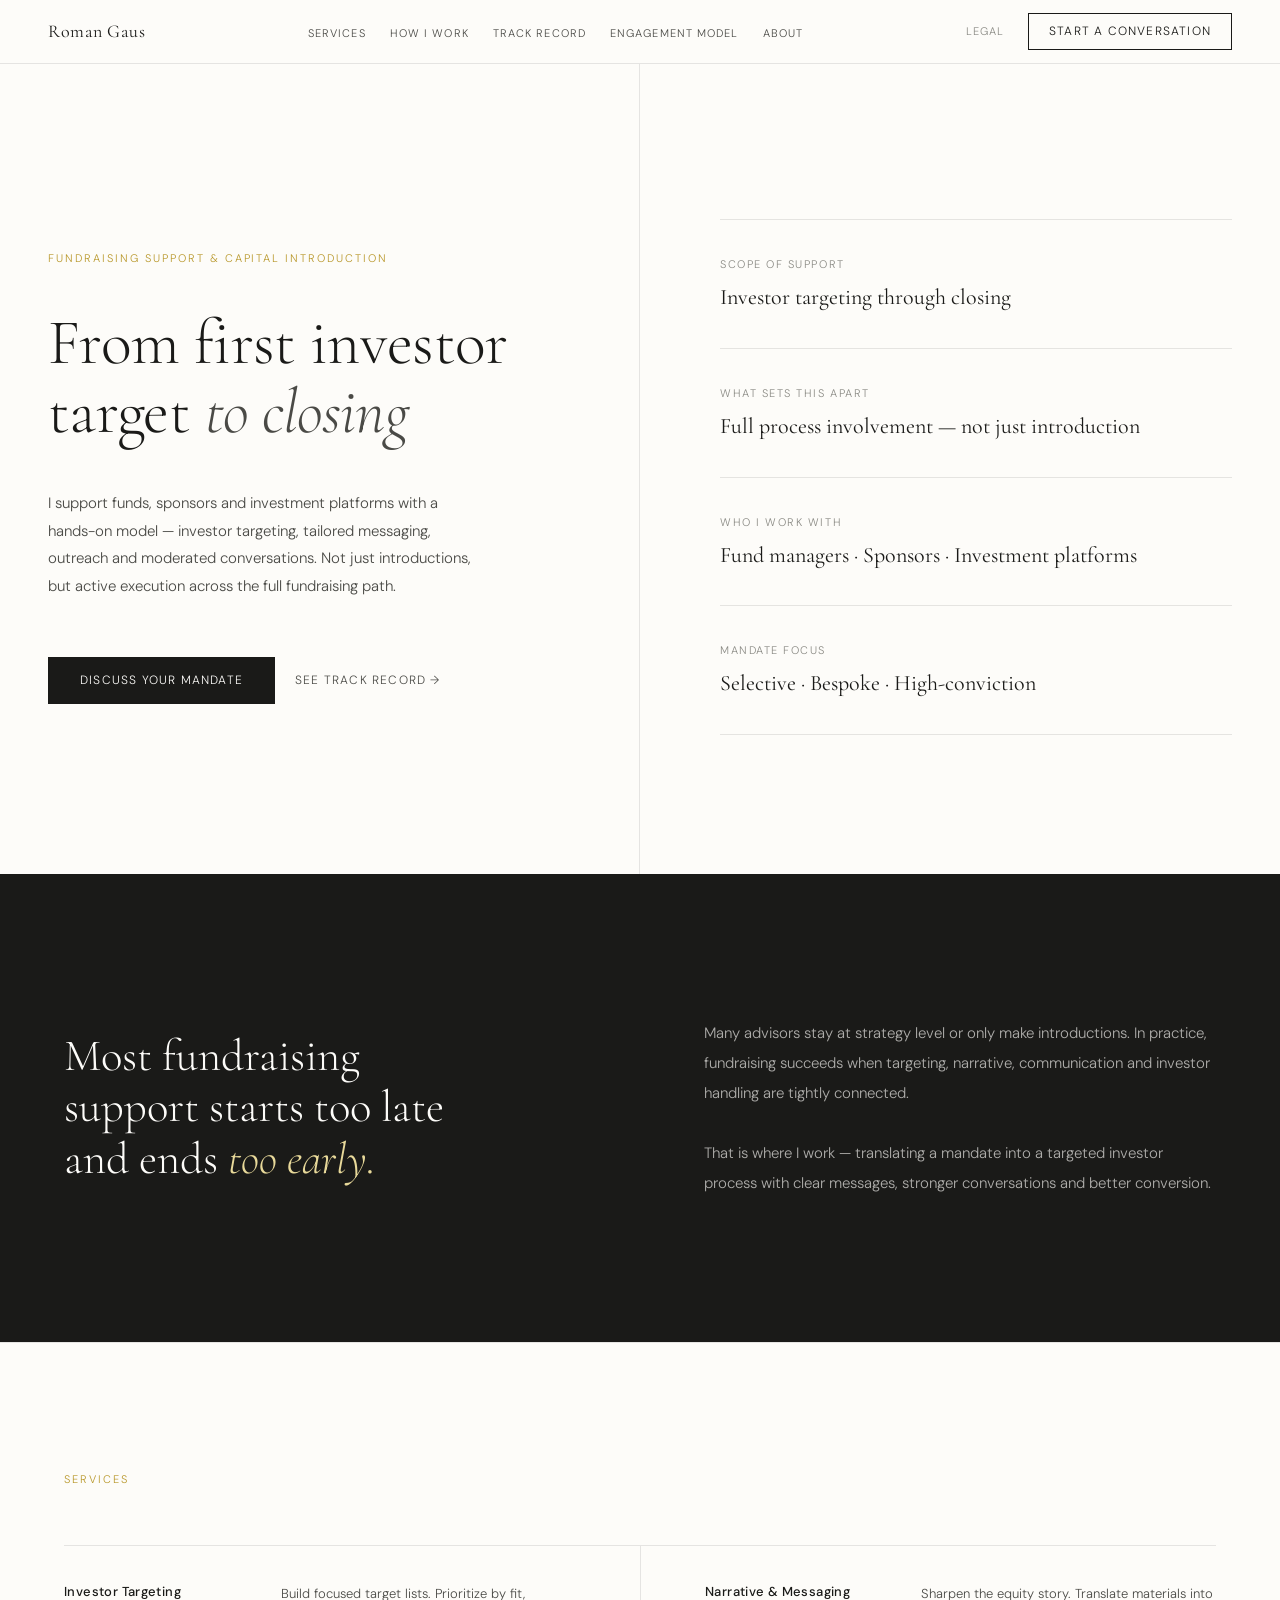
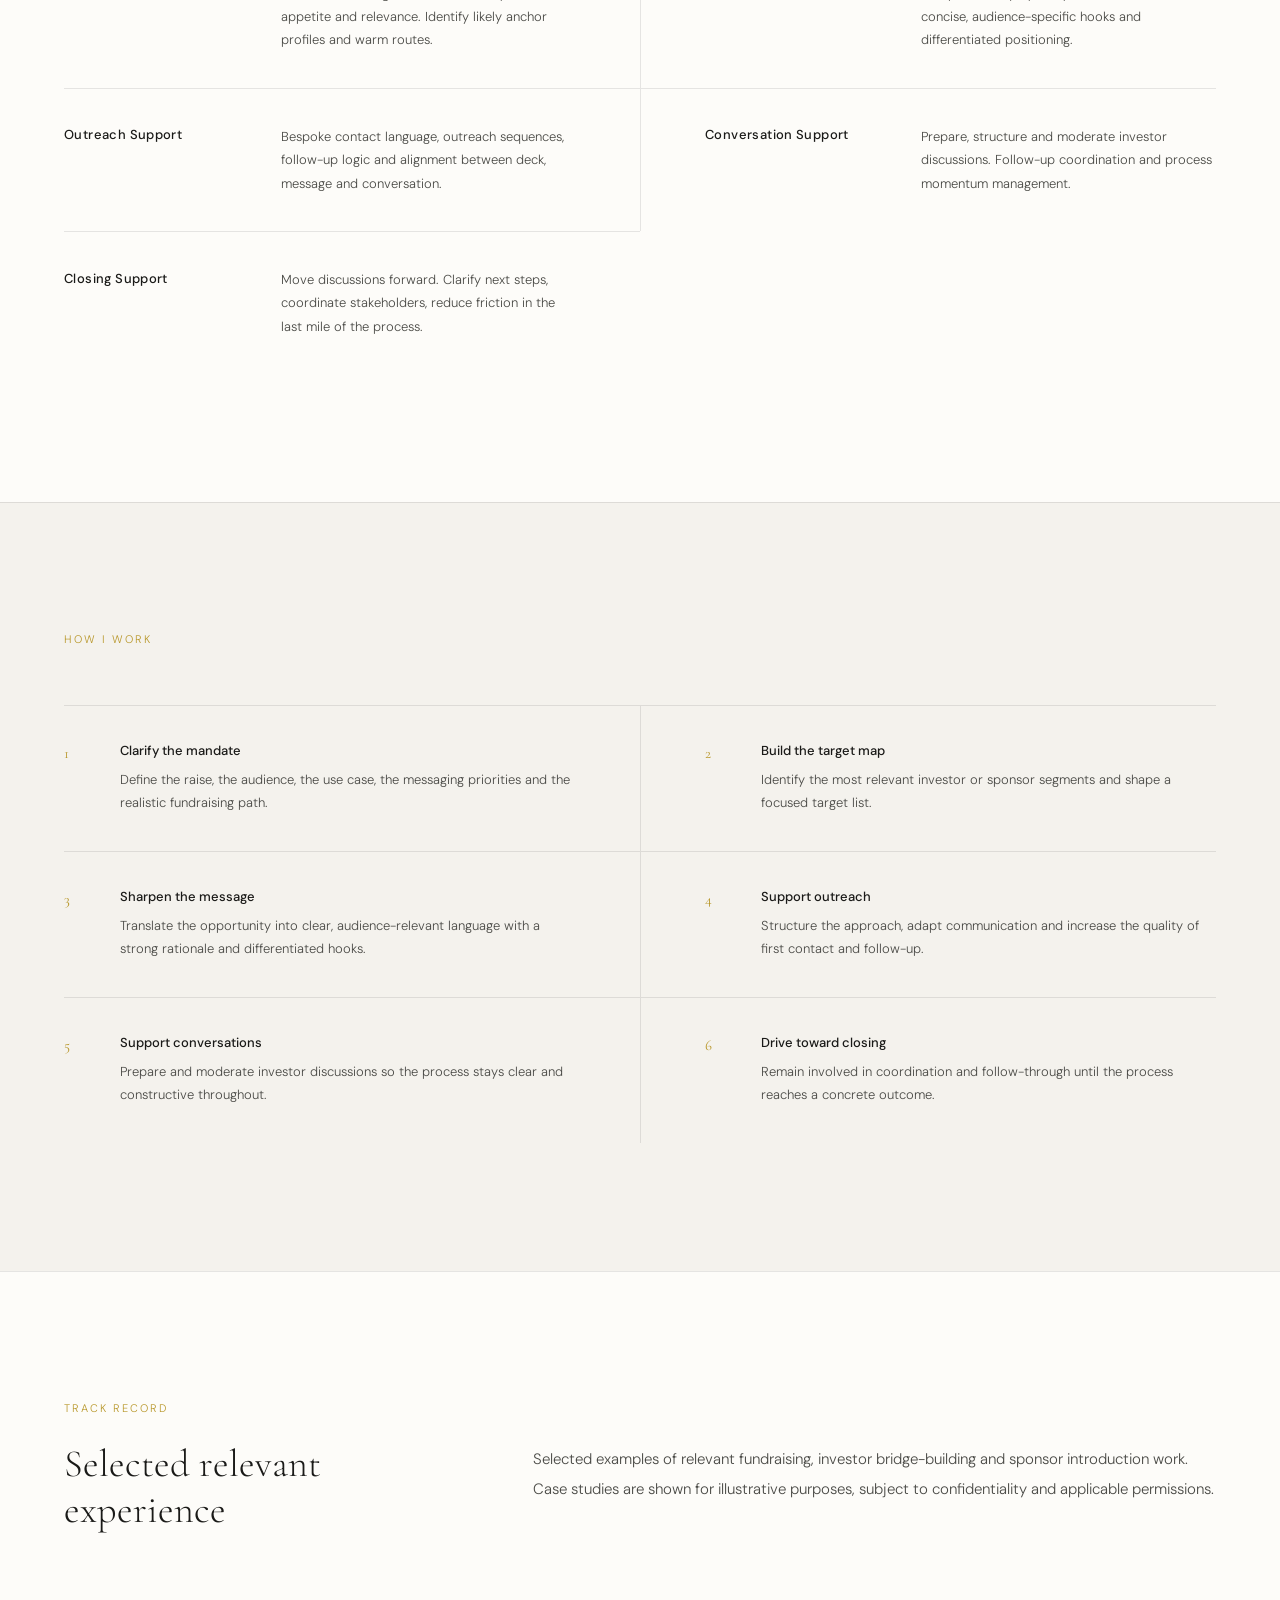
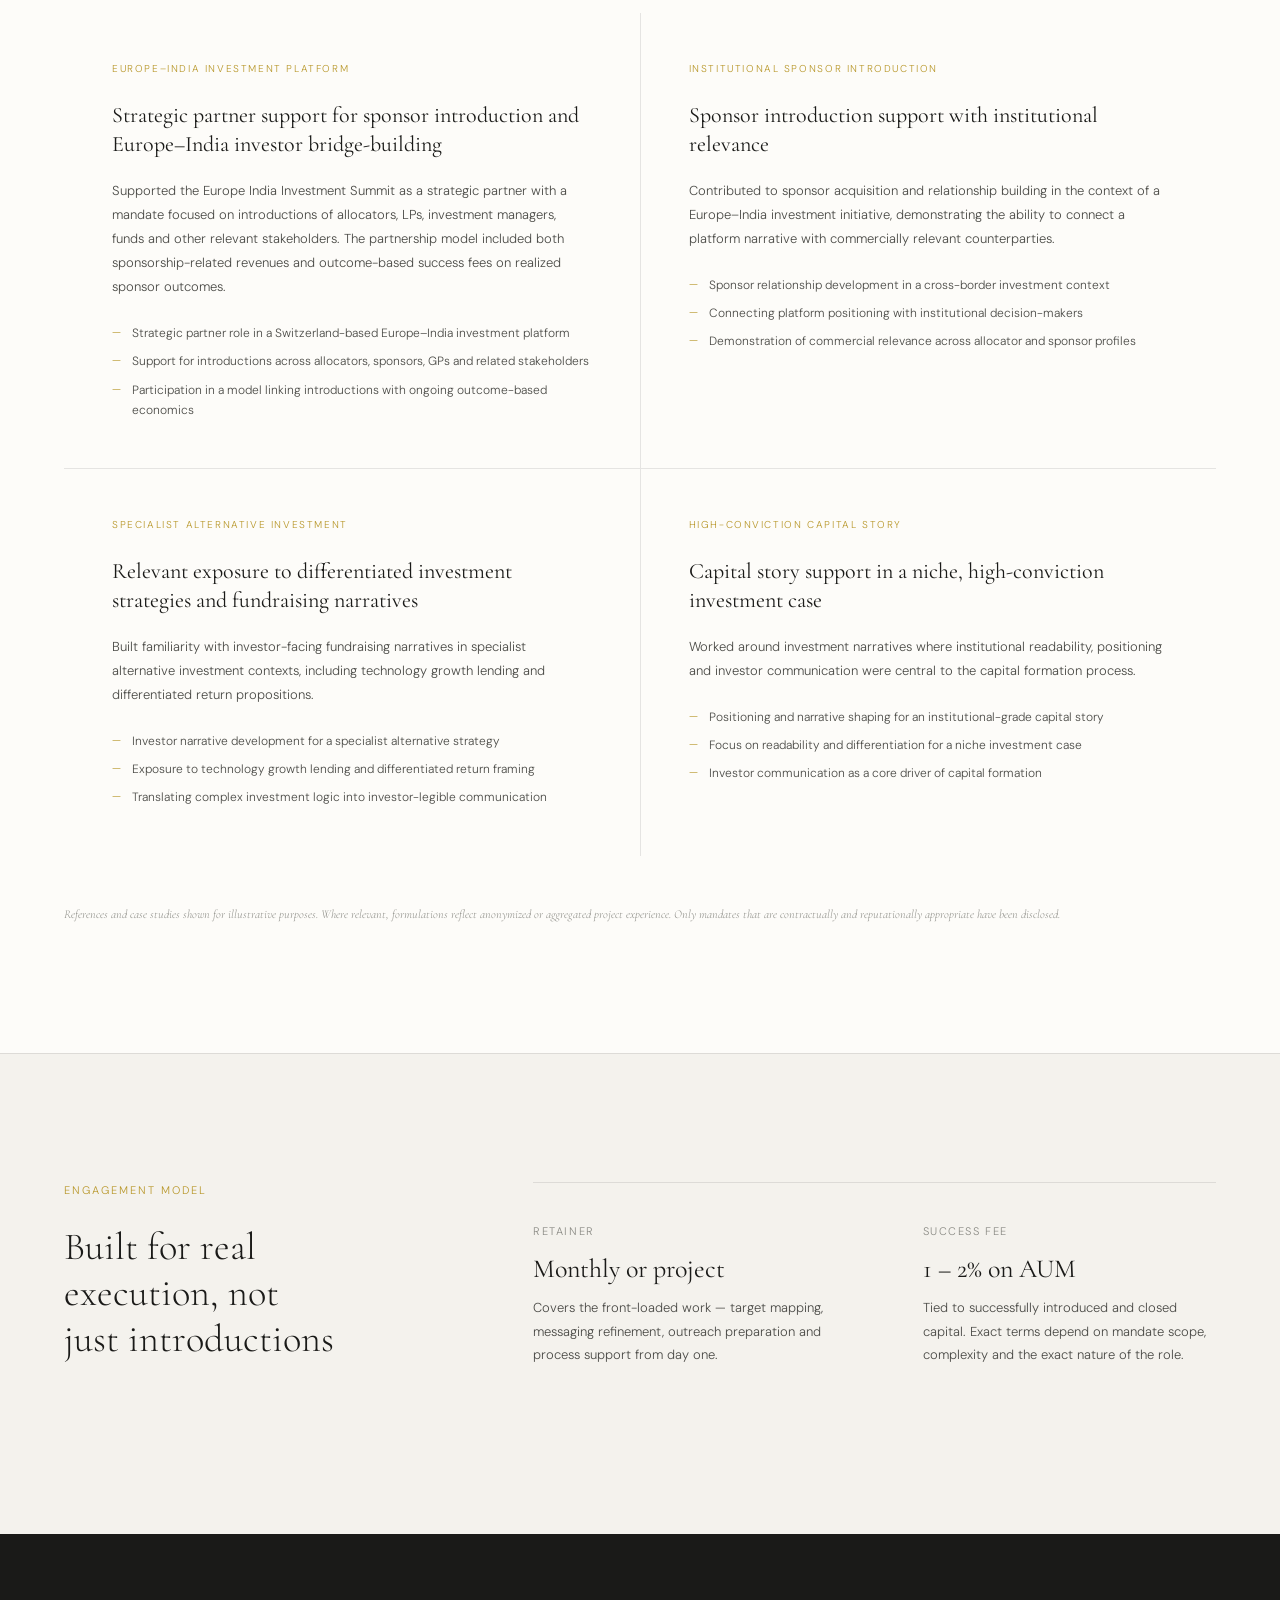
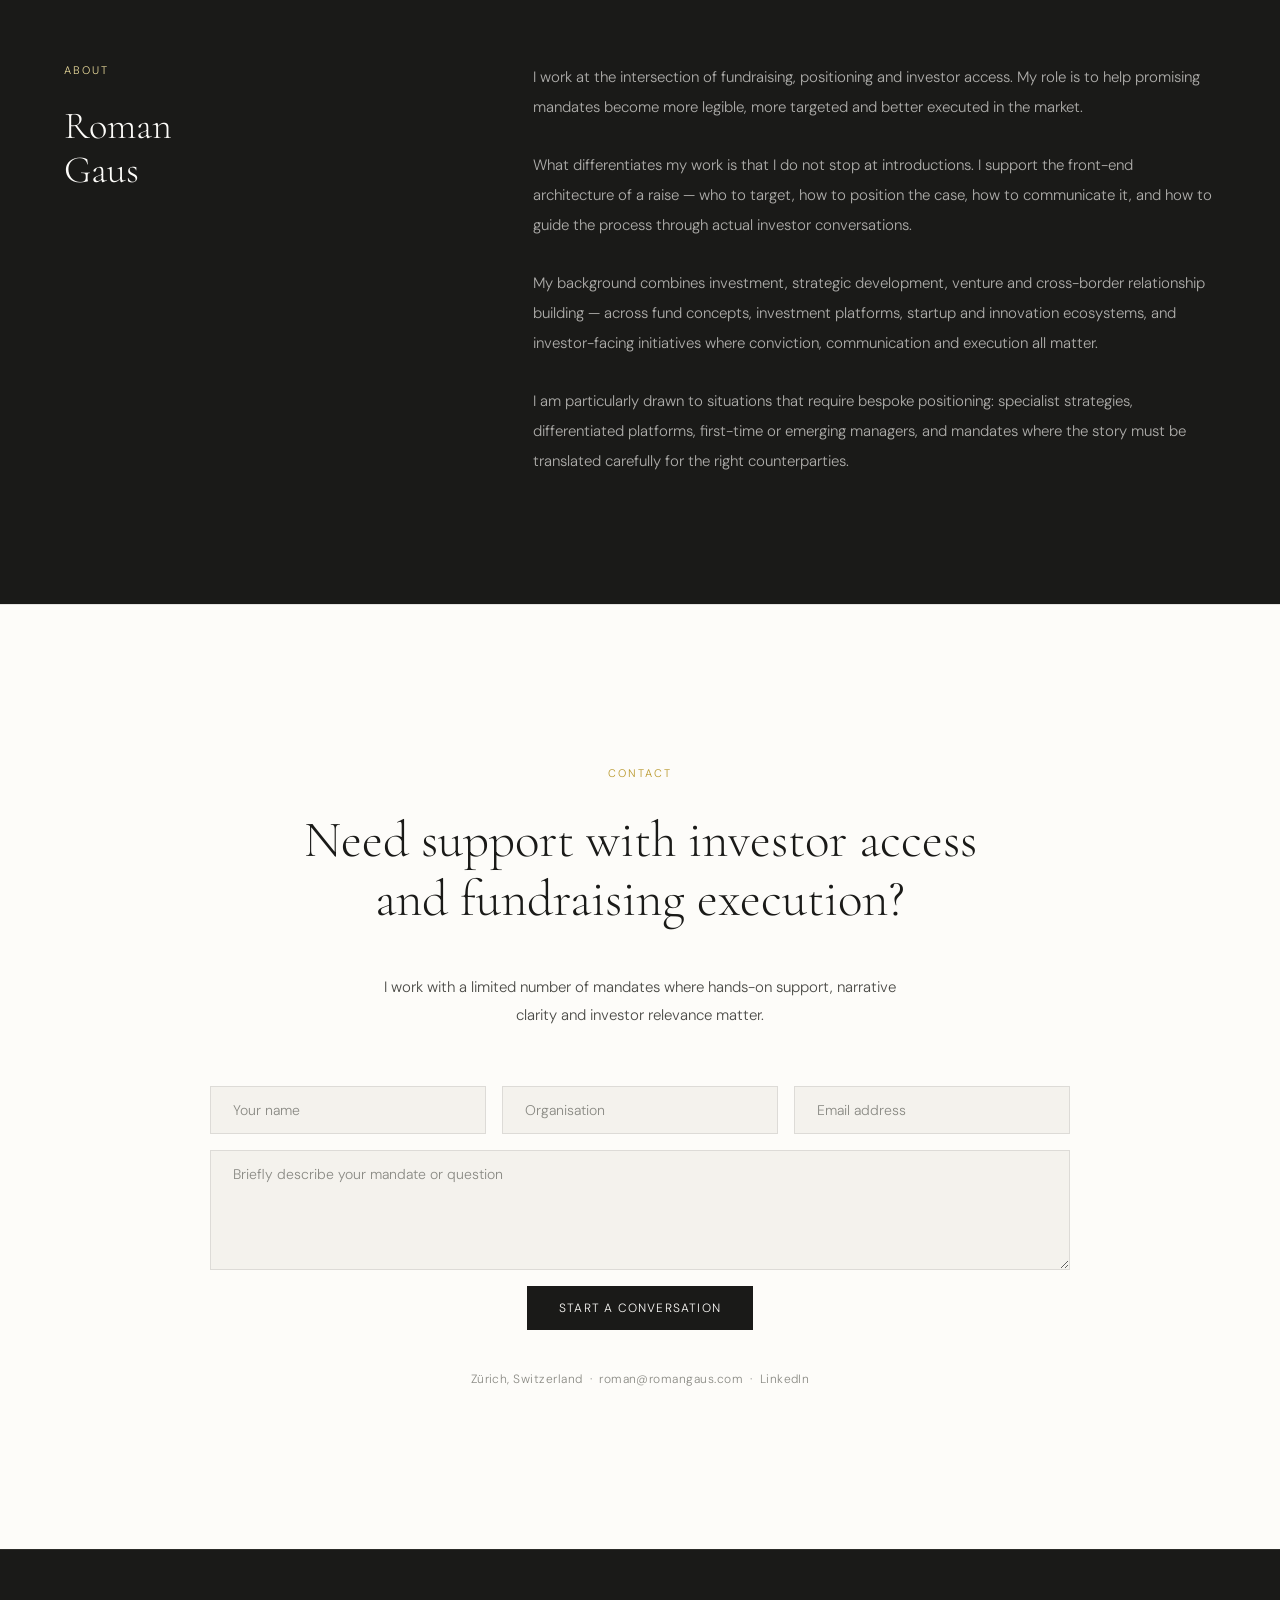
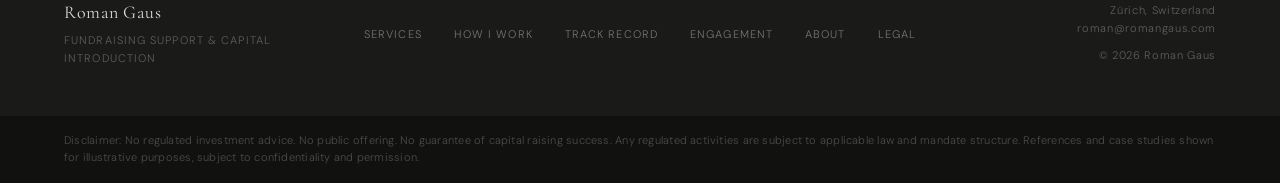
==== commit 204d2cc0: "Redesign: clean editorial feel, remove template decorations - Remove gold ::before lines from every " ====
--- a/index.html
+++ b/index.html
@@ -64,7 +64,7 @@
     <h2 class="insight-headline" data-reveal>Most fundraising<br>support starts too late<br>and ends <em>too early.</em></h2>
   </div>
   <div>
-    <p class="insight-body" data-reveal data-delay="150">Many advisors stay at strategy level or only make introductions. In practice, fundraising succeeds when targeting, narrative, communication and investor handling are tightly connected.<br><br>That is where I work — translating a mandate into a targeted investor process with clear messages, stronger conversations and better conversion.</p>
+    <p class="insight-body">Many advisors stay at strategy level or only make introductions. In practice, fundraising succeeds when targeting, narrative, communication and investor handling are tightly connected.<br><br>That is where I work — translating a mandate into a targeted investor process with clear messages, stronger conversations and better conversion.</p>
   </div>
 </section>
 
@@ -72,28 +72,23 @@
 <section class="services-section" id="services">
   <div class="section-label" data-reveal="slide">Services</div>
   <div class="services-grid">
-    <div class="service-item" data-reveal data-delay="0">
-      <div class="service-num">01</div>
+    <div class="service-item">
       <div class="service-title">Investor Targeting</div>
       <div class="service-desc">Build focused target lists. Prioritize by fit, appetite and relevance. Identify likely anchor profiles and warm routes.</div>
     </div>
-    <div class="service-item" data-reveal data-delay="80">
-      <div class="service-num">02</div>
+    <div class="service-item">
       <div class="service-title">Narrative &amp; Messaging</div>
       <div class="service-desc">Sharpen the equity story. Translate materials into concise, audience-specific hooks and differentiated positioning.</div>
     </div>
-    <div class="service-item" data-reveal data-delay="160">
-      <div class="service-num">03</div>
+    <div class="service-item">
       <div class="service-title">Outreach Support</div>
       <div class="service-desc">Bespoke contact language, outreach sequences, follow-up logic and alignment between deck, message and conversation.</div>
     </div>
-    <div class="service-item" data-reveal data-delay="240">
-      <div class="service-num">04</div>
+    <div class="service-item">
       <div class="service-title">Conversation Support</div>
       <div class="service-desc">Prepare, structure and moderate investor discussions. Follow-up coordination and process momentum management.</div>
     </div>
-    <div class="service-item" data-reveal data-delay="320">
-      <div class="service-num">05</div>
+    <div class="service-item">
       <div class="service-title">Closing Support</div>
       <div class="service-desc">Move discussions forward. Clarify next steps, coordinate stakeholders, reduce friction in the last mile of the process.</div>
     </div>
@@ -104,35 +99,47 @@
 <section class="process-section" id="process">
   <div class="section-label" data-reveal="slide">How I work</div>
   <div class="process-steps">
-    <div class="step" data-reveal data-delay="0">
-      <div class="step-num">Step 01</div>
-      <div class="step-title">Clarify the mandate</div>
-      <div class="step-body">Define the raise, the audience, the use case, the messaging priorities and the realistic fundraising path.</div>
-    </div>
-    <div class="step" data-reveal data-delay="80">
-      <div class="step-num">Step 02</div>
-      <div class="step-title">Build the target map</div>
-      <div class="step-body">Identify the most relevant investor or sponsor segments and shape a focused target list.</div>
-    </div>
-    <div class="step" data-reveal data-delay="160">
-      <div class="step-num">Step 03</div>
-      <div class="step-title">Sharpen the message</div>
-      <div class="step-body">Translate the opportunity into clear, audience-relevant language with a strong rationale and differentiated hooks.</div>
-    </div>
-    <div class="step" data-reveal data-delay="240">
-      <div class="step-num">Step 04</div>
-      <div class="step-title">Support outreach</div>
-      <div class="step-body">Structure the approach, adapt communication and increase the quality of first contact and follow-up.</div>
-    </div>
-    <div class="step" data-reveal data-delay="320">
-      <div class="step-num">Step 05</div>
-      <div class="step-title">Support conversations</div>
-      <div class="step-body">Prepare and moderate investor discussions so the process stays clear and constructive throughout.</div>
-    </div>
-    <div class="step" data-reveal data-delay="400">
-      <div class="step-num">Step 06</div>
-      <div class="step-title">Drive toward closing</div>
-      <div class="step-body">Remain involved in coordination and follow-through until the process reaches a concrete outcome.</div>
+    <div class="step">
+      <div class="step-num">1</div>
+      <div class="step-content">
+        <div class="step-title">Clarify the mandate</div>
+        <div class="step-body">Define the raise, the audience, the use case, the messaging priorities and the realistic fundraising path.</div>
+      </div>
+    </div>
+    <div class="step">
+      <div class="step-num">2</div>
+      <div class="step-content">
+        <div class="step-title">Build the target map</div>
+        <div class="step-body">Identify the most relevant investor or sponsor segments and shape a focused target list.</div>
+      </div>
+    </div>
+    <div class="step">
+      <div class="step-num">3</div>
+      <div class="step-content">
+        <div class="step-title">Sharpen the message</div>
+        <div class="step-body">Translate the opportunity into clear, audience-relevant language with a strong rationale and differentiated hooks.</div>
+      </div>
+    </div>
+    <div class="step">
+      <div class="step-num">4</div>
+      <div class="step-content">
+        <div class="step-title">Support outreach</div>
+        <div class="step-body">Structure the approach, adapt communication and increase the quality of first contact and follow-up.</div>
+      </div>
+    </div>
+    <div class="step">
+      <div class="step-num">5</div>
+      <div class="step-content">
+        <div class="step-title">Support conversations</div>
+        <div class="step-body">Prepare and moderate investor discussions so the process stays clear and constructive throughout.</div>
+      </div>
+    </div>
+    <div class="step">
+      <div class="step-num">6</div>
+      <div class="step-content">
+        <div class="step-title">Drive toward closing</div>
+        <div class="step-body">Remain involved in coordination and follow-through until the process reaches a concrete outcome.</div>
+      </div>
     </div>
   </div>
 </section>
@@ -151,8 +158,8 @@
 
   <div class="cases-grid">
 
-    <div class="case-card" data-reveal data-delay="0">
-      <div class="case-tag">Case 01 · Europe–India Investment Platform</div>
+    <div class="case-card">
+      <div class="case-tag">Europe–India Investment Platform</div>
       <h3 class="case-title">Strategic partner support for sponsor introduction and Europe–India investor bridge-building</h3>
       <p class="case-body">Supported the Europe India Investment Summit as a strategic partner with a mandate focused on introductions of allocators, LPs, investment managers, funds and other relevant stakeholders. The partnership model included both sponsorship-related revenues and outcome-based success fees on realized sponsor outcomes.</p>
       <ul class="case-bullets">
@@ -162,8 +169,8 @@
       </ul>
     </div>
 
-    <div class="case-card" data-reveal data-delay="100">
-      <div class="case-tag">Case 02 · Institutional Sponsor Introduction</div>
+    <div class="case-card">
+      <div class="case-tag">Institutional Sponsor Introduction</div>
       <h3 class="case-title">Sponsor introduction support with institutional relevance</h3>
       <p class="case-body">Contributed to sponsor acquisition and relationship building in the context of a Europe–India investment initiative, demonstrating the ability to connect a platform narrative with commercially relevant counterparties.</p>
       <ul class="case-bullets">
@@ -173,8 +180,8 @@
       </ul>
     </div>
 
-    <div class="case-card" data-reveal data-delay="200">
-      <div class="case-tag">Case 03 · Specialist Alternative Investment</div>
+    <div class="case-card">
+      <div class="case-tag">Specialist Alternative Investment</div>
       <h3 class="case-title">Relevant exposure to differentiated investment strategies and fundraising narratives</h3>
       <p class="case-body">Built familiarity with investor-facing fundraising narratives in specialist alternative investment contexts, including technology growth lending and differentiated return propositions.</p>
       <ul class="case-bullets">
@@ -184,8 +191,8 @@
       </ul>
     </div>
 
-    <div class="case-card" data-reveal data-delay="300">
-      <div class="case-tag">Case 04 · High-Conviction Capital Story</div>
+    <div class="case-card">
+      <div class="case-tag">High-Conviction Capital Story</div>
       <h3 class="case-title">Capital story support in a niche, high-conviction investment case</h3>
       <p class="case-body">Worked around investment narratives where institutional readability, positioning and investor communication were central to the capital formation process.</p>
       <ul class="case-bullets">
@@ -197,26 +204,7 @@
 
   </div>
 
-  <div class="track-proof">
-    <div class="proof-item" data-reveal data-delay="0">
-      <div class="proof-label">What these cases show</div>
-      <div class="proof-text">Strategy and execution in the same role</div>
-    </div>
-    <div class="proof-item" data-reveal data-delay="100">
-      <div class="proof-label">&nbsp;</div>
-      <div class="proof-text">Comfort with bespoke investor narratives</div>
-    </div>
-    <div class="proof-item" data-reveal data-delay="200">
-      <div class="proof-label">&nbsp;</div>
-      <div class="proof-text">Understanding of sponsor, LP and allocator dynamics</div>
-    </div>
-    <div class="proof-item" data-reveal data-delay="300">
-      <div class="proof-label">&nbsp;</div>
-      <div class="proof-text">Cross-border and thematic fundraising exposure</div>
-    </div>
-  </div>
-
-  <p class="track-footnote" data-reveal>References and case studies shown for illustrative purposes. Where relevant, formulations reflect anonymized or aggregated project experience. Only mandates that are contractually and reputationally appropriate have been disclosed.</p>
+  <p class="track-footnote">References and case studies shown for illustrative purposes. Where relevant, formulations reflect anonymized or aggregated project experience. Only mandates that are contractually and reputationally appropriate have been disclosed.</p>
 </section>
 
 <!-- ENGAGEMENT MODEL -->
@@ -227,22 +215,17 @@
   </div>
   <div>
     <div class="model-items">
-      <div class="model-item" data-reveal data-delay="0">
+      <div class="model-item">
         <div class="model-item-label">Retainer</div>
         <div class="model-item-value">Monthly or project</div>
         <div class="model-item-desc">Covers the front-loaded work — target mapping, messaging refinement, outreach preparation and process support from day one.</div>
       </div>
-      <div class="model-item" data-reveal data-delay="120">
+      <div class="model-item">
         <div class="model-item-label">Success fee</div>
         <div class="model-item-value">1 – 2% on AUM</div>
         <div class="model-item-desc">Tied to successfully introduced and closed capital. Exact terms depend on mandate scope, complexity and the exact nature of the role.</div>
       </div>
-      <div class="model-item" style="grid-column: span 2;" data-reveal data-delay="240">
-        <div class="model-item-label">Why this model works</div>
-        <div class="model-item-desc" style="font-size:14px;">Ensures serious execution from day one. Covers the real work before a closing happens. Keeps incentives fully aligned around outcomes — not activity.</div>
-      </div>
-    </div>
-    <p class="model-note" data-reveal data-delay="320">Commercial terms are always defined individually and depend on mandate type, regulatory context and the exact nature of the introduction and support role.</p>
+    </div>
   </div>
 </section>
 
@@ -252,11 +235,11 @@
     <div class="section-label about-label" data-reveal="slide">About</div>
     <h2 class="about-headline" data-reveal data-delay="100">Roman<br>Gaus</h2>
   </div>
-  <div class="about-body">
-    <p data-reveal data-delay="0">I work at the intersection of fundraising, positioning and investor access. My role is to help promising mandates become more legible, more targeted and better executed in the market.</p>
-    <p data-reveal data-delay="120">What differentiates my work is that I do not stop at introductions. I support the front-end architecture of a raise — who to target, how to position the case, how to communicate it, and how to guide the process through actual investor conversations.</p>
-    <p data-reveal data-delay="240">My background combines investment, strategic development, venture and cross-border relationship building — across fund concepts, investment platforms, startup and innovation ecosystems, and investor-facing initiatives where conviction, communication and execution all matter.</p>
-    <p data-reveal data-delay="360">I am particularly drawn to situations that require bespoke positioning: specialist strategies, differentiated platforms, first-time or emerging managers, and mandates where the story must be translated carefully for the right counterparties.</p>
+  <div class="about-body" data-reveal>
+    <p>I work at the intersection of fundraising, positioning and investor access. My role is to help promising mandates become more legible, more targeted and better executed in the market.</p>
+    <p>What differentiates my work is that I do not stop at introductions. I support the front-end architecture of a raise — who to target, how to position the case, how to communicate it, and how to guide the process through actual investor conversations.</p>
+    <p>My background combines investment, strategic development, venture and cross-border relationship building — across fund concepts, investment platforms, startup and innovation ecosystems, and investor-facing initiatives where conviction, communication and execution all matter.</p>
+    <p>I am particularly drawn to situations that require bespoke positioning: specialist strategies, differentiated platforms, first-time or emerging managers, and mandates where the story must be translated carefully for the right counterparties.</p>
   </div>
 </section>
 
@@ -265,14 +248,14 @@
   <div class="section-label cta-label" data-reveal="slide">Contact</div>
   <h2 class="cta-headline" data-reveal data-delay="100">Need support with investor access and fundraising execution?</h2>
   <p class="cta-sub" data-reveal data-delay="220">I work with a limited number of mandates where hands-on support, narrative clarity and investor relevance matter.</p>
-  <form class="contact-form" action="https://formspree.io/f/YOUR_FORM_ID" method="POST" data-reveal data-delay="340">
+  <form class="contact-form" action="https://formspree.io/f/YOUR_FORM_ID" method="POST" data-reveal>
     <input class="contact-field" type="text" name="name" placeholder="Your name" required />
     <input class="contact-field" type="text" name="organisation" placeholder="Organisation" />
     <input class="contact-field" type="email" name="email" placeholder="Email address" required />
     <textarea class="contact-field" name="message" placeholder="Briefly describe your mandate or question" required></textarea>
     <button class="btn-primary" type="submit">Start a conversation</button>
   </form>
-  <p class="cta-meta" data-reveal data-delay="440">Zürich, Switzerland &nbsp;·&nbsp; roman@romangaus.com &nbsp;·&nbsp; <a href="#" style="color:var(--ink-faint); text-decoration:none;">LinkedIn</a></p>
+  <p class="cta-meta">Zürich, Switzerland &nbsp;·&nbsp; roman@romangaus.com &nbsp;·&nbsp; <a href="#" style="color:var(--ink-faint); text-decoration:none;">LinkedIn</a></p>
 </section>
 
 <!-- FOOTER -->
--- a/style.css
+++ b/style.css
@@ -4,9 +4,9 @@
   --ink: #1a1a18;
   --ink-muted: #4a4a46;
   --ink-faint: #8a8a84;
-  --surface: #f7f5f0;
+  --surface: #f4f2ed;
   --white: #fdfcf9;
-  --rule: rgba(26,26,24,0.12);
+  --rule: rgba(26,26,24,0.10);
   --gold: #b8972a;
   --gold-light: #e8d99a;
 }
@@ -100,14 +100,14 @@
 
 /* ── HERO ── */
 .hero {
-  min-height: 88vh;
+  min-height: 90vh;
   display: grid;
   grid-template-columns: 1fr 1fr;
   background: var(--white);
 }
 
 .hero-left {
-  padding: 7rem 4rem 6rem 3rem;
+  padding: 9rem 5rem 8rem 3rem;
   display: flex;
   flex-direction: column;
   justify-content: center;
@@ -119,28 +119,16 @@
   letter-spacing: 0.18em;
   text-transform: uppercase;
   color: var(--gold);
-  margin-bottom: 2rem;
-  display: flex;
-  align-items: center;
-  gap: 0.75rem;
-}
-
-.hero-eyebrow::before {
-  content: '';
-  display: block;
-  width: 28px;
-  height: 1px;
-  background: var(--gold);
-  flex-shrink: 0;
+  margin-bottom: 2.5rem;
 }
 
 .hero-headline {
   font-family: 'Cormorant Garamond', serif;
-  font-size: clamp(42px, 5vw, 64px);
-  font-weight: 300;
-  line-height: 1.1;
-  color: var(--ink);
-  margin-bottom: 2.5rem;
+  font-size: clamp(44px, 5vw, 68px);
+  font-weight: 300;
+  line-height: 1.08;
+  color: var(--ink);
+  margin-bottom: 2.75rem;
   letter-spacing: -0.01em;
 }
 
@@ -149,13 +137,13 @@
 .hero-sub {
   font-size: 15px;
   color: var(--ink-muted);
-  line-height: 1.8;
-  max-width: 420px;
-  margin-bottom: 3rem;
-  font-weight: 300;
-}
-
-.hero-ctas { display: flex; gap: 1rem; align-items: center; flex-wrap: wrap; }
+  line-height: 1.85;
+  max-width: 440px;
+  margin-bottom: 3.5rem;
+  font-weight: 300;
+}
+
+.hero-ctas { display: flex; gap: 1.25rem; align-items: center; flex-wrap: wrap; }
 
 .btn-primary {
   background: var(--ink);
@@ -196,14 +184,14 @@
 .btn-ghost:hover { color: var(--ink); }
 
 .hero-right {
-  padding: 7rem 3rem 6rem 4rem;
+  padding: 9rem 3rem 8rem 5rem;
   display: flex;
   flex-direction: column;
   justify-content: center;
 }
 
 .hero-stat-item {
-  padding: 2rem 0;
+  padding: 2.25rem 0;
   border-bottom: 1px solid var(--rule);
 }
 
@@ -214,7 +202,7 @@
   letter-spacing: 0.14em;
   text-transform: uppercase;
   color: var(--ink-faint);
-  margin-bottom: 0.5rem;
+  margin-bottom: 0.6rem;
 }
 
 .hero-stat-value {
@@ -226,42 +214,30 @@
 }
 
 /* ── SHARED ── */
-.section { padding: 6rem 3rem; }
+.section { padding: 8rem 4rem; }
 
 .section-label {
   font-size: 11px;
   letter-spacing: 0.18em;
   text-transform: uppercase;
   color: var(--gold);
-  margin-bottom: 1rem;
-  display: flex;
-  align-items: center;
-  gap: 0.75rem;
-}
-
-.section-label::before {
-  content: '';
-  display: block;
-  width: 28px;
-  height: 1px;
-  background: var(--gold);
-  flex-shrink: 0;
+  margin-bottom: 1.25rem;
 }
 
 /* ── INSIGHT ── */
 .insight-section {
   background: var(--ink);
   color: var(--white);
-  padding: 6rem 3rem;
+  padding: 9rem 4rem;
   display: grid;
   grid-template-columns: 1fr 1fr;
-  gap: 6rem;
+  gap: 8rem;
   align-items: center;
 }
 
 .insight-headline {
   font-family: 'Cormorant Garamond', serif;
-  font-size: clamp(32px, 3.5vw, 52px);
+  font-size: clamp(34px, 3.5vw, 54px);
   font-weight: 300;
   line-height: 1.15;
   color: var(--white);
@@ -272,87 +248,98 @@
 .insight-body {
   font-size: 15px;
   color: rgba(253,252,249,0.65);
-  line-height: 1.85;
+  line-height: 2.0;
   font-weight: 300;
 }
 
 /* ── SERVICES ── */
 .services-section {
-  padding: 6rem 3rem;
+  padding: 8rem 4rem;
   border-top: 1px solid var(--rule);
   background: var(--white);
 }
 
 .services-grid {
   display: grid;
-  grid-template-columns: repeat(5, 1fr);
+  grid-template-columns: 1fr 1fr;
+  gap: 0;
+  margin-top: 3.5rem;
+}
+
+.service-item {
+  padding: 2.25rem 3rem 2.25rem 0;
   border-top: 1px solid var(--rule);
-  margin-top: 3rem;
-}
-
-.service-item {
-  padding: 2rem 1.5rem 2rem 0;
-  border-right: 1px solid var(--rule);
-}
-
-.service-item:last-child { border-right: none; padding-right: 0; }
-.service-item:not(:first-child) { padding-left: 1.5rem; }
-
-.service-num {
-  font-family: 'Cormorant Garamond', serif;
-  font-size: 36px;
-  font-weight: 300;
-  color: var(--rule);
-  line-height: 1;
-  margin-bottom: 1.5rem;
-}
+  display: grid;
+  grid-template-columns: 1fr 1.6fr;
+  gap: 2rem;
+  align-items: start;
+}
+
+.service-item:nth-child(odd) {
+  padding-right: 4rem;
+  padding-left: 0;
+}
+
+.service-item:nth-child(even) {
+  padding-left: 4rem;
+  padding-right: 0;
+  border-left: 1px solid var(--rule);
+}
+
+.service-num { display: none; }
 
 .service-title {
   font-size: 13px;
   font-weight: 500;
-  letter-spacing: 0.04em;
-  color: var(--ink);
-  margin-bottom: 0.75rem;
-  line-height: 1.3;
+  letter-spacing: 0.03em;
+  color: var(--ink);
+  line-height: 1.4;
+  padding-top: 0.1rem;
 }
 
 .service-desc {
   font-size: 13px;
   color: var(--ink-muted);
-  line-height: 1.7;
+  line-height: 1.8;
   font-weight: 300;
 }
 
 /* ── PROCESS ── */
 .process-section {
-  background: var(--white);
-  padding: 6rem 3rem;
+  background: var(--surface);
+  padding: 8rem 4rem;
   border-top: 1px solid var(--rule);
-  border-bottom: 1px solid var(--rule);
 }
 
 .process-steps {
   display: grid;
-  grid-template-columns: repeat(6, 1fr);
-  margin-top: 3rem;
+  grid-template-columns: 1fr 1fr;
+  gap: 0;
+  margin-top: 3.5rem;
+}
+
+.step {
+  padding: 2.25rem 4rem 2.25rem 0;
   border-top: 1px solid var(--rule);
-}
-
-.step {
-  padding: 2rem 1.5rem 2rem 0;
-  border-right: 1px solid var(--rule);
-}
-
-.step:last-child { border-right: none; }
-.step:not(:first-child) { padding-left: 1.5rem; }
+  display: grid;
+  grid-template-columns: 2rem 1fr;
+  gap: 1.5rem;
+  align-items: start;
+}
+
+.step:nth-child(even) {
+  padding-left: 4rem;
+  padding-right: 0;
+  border-left: 1px solid var(--rule);
+}
 
 .step-num {
   font-family: 'Cormorant Garamond', serif;
-  font-size: 13px;
+  font-size: 15px;
   color: var(--gold);
-  margin-bottom: 1rem;
   font-weight: 400;
-  letter-spacing: 0.04em;
+  padding-top: 0.1rem;
+  line-height: 1.4;
 }
 
 .step-title {
@@ -360,29 +347,31 @@
   font-weight: 500;
   color: var(--ink);
   margin-bottom: 0.5rem;
-  line-height: 1.3;
+  line-height: 1.4;
 }
 
 .step-body {
-  font-size: 12px;
-  color: var(--ink-muted);
-  line-height: 1.7;
-  font-weight: 300;
-}
+  font-size: 13px;
+  color: var(--ink-muted);
+  line-height: 1.8;
+  font-weight: 300;
+}
+
+.step-content { /* wrapper for title+body inside step grid */ }
 
 /* ── TRACK RECORD ── */
 .track-section {
-  background: var(--surface);
-  padding: 6rem 3rem;
+  background: var(--white);
+  padding: 8rem 4rem;
   border-top: 1px solid var(--rule);
 }
 
 .track-intro {
   display: grid;
   grid-template-columns: 1fr 2fr;
-  gap: 6rem;
+  gap: 8rem;
   align-items: start;
-  margin-bottom: 4rem;
+  margin-bottom: 5rem;
 }
 
 .track-headline {
@@ -397,7 +386,7 @@
 .track-subtext {
   font-size: 15px;
   color: var(--ink-muted);
-  line-height: 1.85;
+  line-height: 2.0;
   font-weight: 300;
   margin-top: 2.75rem;
 }
@@ -407,35 +396,22 @@
   grid-template-columns: 1fr 1fr;
   gap: 1px;
   background: var(--rule);
-  border: 1px solid var(--rule);
 }
 
 .case-card {
   background: var(--white);
-  padding: 2.5rem;
+  padding: 3rem;
   transition: background 0.2s;
 }
 
-.case-card:hover { background: #faf8f3; }
+.case-card:hover { background: var(--surface); }
 
 .case-tag {
   font-size: 10px;
   letter-spacing: 0.16em;
   text-transform: uppercase;
   color: var(--gold);
-  margin-bottom: 1.25rem;
-  display: flex;
-  align-items: center;
-  gap: 0.6rem;
-}
-
-.case-tag::before {
-  content: '';
-  display: block;
-  width: 18px;
-  height: 1px;
-  background: var(--gold);
-  flex-shrink: 0;
+  margin-bottom: 1.5rem;
 }
 
 .case-title {
@@ -443,14 +419,14 @@
   font-size: 22px;
   font-weight: 400;
   color: var(--ink);
-  line-height: 1.25;
-  margin-bottom: 1rem;
+  line-height: 1.3;
+  margin-bottom: 1.25rem;
 }
 
 .case-body {
   font-size: 13px;
   color: var(--ink-muted);
-  line-height: 1.8;
+  line-height: 1.85;
   font-weight: 300;
   margin-bottom: 1.5rem;
 }
@@ -468,7 +444,7 @@
   font-weight: 300;
   padding-left: 1.25rem;
   position: relative;
-  line-height: 1.6;
+  line-height: 1.7;
 }
 
 .case-bullets li::before {
@@ -480,48 +456,27 @@
 }
 
 .track-proof {
+  display: none;
+}
+
+.track-footnote {
   margin-top: 3rem;
-  border-top: 1px solid var(--rule);
-  padding-top: 2.5rem;
-  display: grid;
-  grid-template-columns: repeat(4, 1fr);
-  gap: 2rem;
-}
-
-.proof-label {
-  font-size: 11px;
-  letter-spacing: 0.12em;
-  text-transform: uppercase;
-  color: var(--ink-faint);
-  margin-bottom: 0.5rem;
-}
-
-.proof-text {
-  font-family: 'Cormorant Garamond', serif;
-  font-size: 17px;
-  font-weight: 400;
-  color: var(--ink);
-  line-height: 1.35;
-}
-
-.track-footnote {
-  margin-top: 2rem;
   font-size: 12px;
   color: var(--ink-faint);
-  line-height: 1.7;
+  line-height: 1.8;
   font-style: italic;
   font-family: 'Cormorant Garamond', serif;
 }
 
 /* ── ENGAGEMENT MODEL ── */
 .model-section {
-  padding: 6rem 3rem;
+  padding: 8rem 4rem;
   display: grid;
   grid-template-columns: 1fr 2fr;
-  gap: 6rem;
+  gap: 8rem;
   align-items: start;
   border-top: 1px solid var(--rule);
-  background: var(--white);
+  background: var(--surface);
 }
 
 .model-headline {
@@ -536,12 +491,21 @@
 .model-items {
   display: grid;
   grid-template-columns: 1fr 1fr;
-  gap: 1px;
-  background: var(--rule);
-  border: 1px solid var(--rule);
-}
-
-.model-item { background: var(--white); padding: 2rem; }
+  gap: 0;
+  background: transparent;
+  border: none;
+}
+
+.model-item {
+  background: transparent;
+  padding: 2.5rem 3rem 2.5rem 0;
+  border-top: 1px solid var(--rule);
+}
+
+.model-item:nth-child(even) {
+  padding-left: 3rem;
+  padding-right: 0;
+}
 
 .model-item-label {
   font-size: 11px;
@@ -556,55 +520,55 @@
   font-size: 26px;
   font-weight: 400;
   color: var(--ink);
-  margin-bottom: 0.5rem;
+  margin-bottom: 0.75rem;
   line-height: 1.2;
 }
 
 .model-item-desc {
   font-size: 13px;
   color: var(--ink-muted);
-  line-height: 1.7;
+  line-height: 1.8;
   font-weight: 300;
 }
 
 .model-note {
-  margin-top: 1.5rem;
-  font-size: 12px;
-  color: var(--ink-faint);
-  line-height: 1.7;
-  font-style: italic;
-  font-family: 'Cormorant Garamond', serif;
+  display: none;
 }
 
 /* ── ABOUT ── */
 .about-section {
   background: var(--ink);
   color: var(--white);
-  padding: 6rem 3rem;
+  padding: 8rem 4rem;
   display: grid;
   grid-template-columns: 1fr 2fr;
-  gap: 6rem;
-  align-items: center;
+  gap: 8rem;
+  align-items: start;
 }
 
 .about-label { color: var(--gold-light) !important; }
-.about-label::before { background: var(--gold-light) !important; }
 
 .about-headline {
   font-family: 'Cormorant Garamond', serif;
   font-size: clamp(28px, 3vw, 44px);
   font-weight: 300;
-  line-height: 1.2;
+  line-height: 1.15;
   margin-top: 1.5rem;
   color: var(--white);
 }
 
-.about-body { font-size: 15px; color: rgba(253,252,249,0.65); line-height: 1.9; font-weight: 300; }
-.about-body p + p { margin-top: 1.25rem; }
+.about-body {
+  font-size: 15px;
+  color: rgba(253,252,249,0.65);
+  line-height: 2.0;
+  font-weight: 300;
+}
+
+.about-body p + p { margin-top: 1.75rem; }
 
 /* ── CTA ── */
 .cta-section {
-  padding: 8rem 3rem;
+  padding: 10rem 4rem;
   text-align: center;
   border-top: 1px solid var(--rule);
   background: var(--white);
@@ -617,17 +581,17 @@
   font-size: clamp(36px, 4vw, 58px);
   font-weight: 300;
   line-height: 1.15;
-  max-width: 700px;
-  margin: 1.5rem auto 2.5rem;
+  max-width: 720px;
+  margin: 1.75rem auto 2.75rem;
   color: var(--ink);
 }
 
 .cta-sub {
-  font-size: 14px;
-  color: var(--ink-muted);
-  max-width: 480px;
-  margin: 0 auto 3rem;
-  line-height: 1.8;
+  font-size: 15px;
+  color: var(--ink-muted);
+  max-width: 520px;
+  margin: 0 auto 3.5rem;
+  line-height: 1.9;
 }
 
 .contact-form {
@@ -637,22 +601,22 @@
   align-items: flex-start;
   flex-wrap: wrap;
   width: 100%;
-  max-width: 720px;
+  max-width: 860px;
   margin: 0 auto;
 }
 
 .contact-field {
   border: 1px solid var(--rule);
   background: var(--surface);
-  padding: 12px 20px;
-  font-size: 13px;
+  padding: 14px 22px;
+  font-size: 14px;
   color: var(--ink-muted);
   font-family: 'DM Sans', sans-serif;
   font-weight: 300;
   min-width: 200px;
   outline: none;
   transition: border-color 0.2s;
-  flex: 1 1 180px;
+  flex: 1 1 200px;
 }
 
 textarea.contact-field {
@@ -660,14 +624,14 @@
   flex: 1 1 100%;
   min-width: 0;
   resize: vertical;
-  min-height: 100px;
+  min-height: 120px;
 }
 
 .contact-field:focus { border-color: var(--gold); }
 .contact-field::placeholder { color: var(--ink-faint); }
 
 .cta-meta {
-  margin-top: 2rem;
+  margin-top: 2.5rem;
   font-size: 12px;
   color: var(--ink-faint);
   letter-spacing: 0.04em;
@@ -677,7 +641,7 @@
 footer {
   background: var(--ink);
   border-top: 1px solid rgba(253,252,249,0.08);
-  padding: 3rem;
+  padding: 3rem 4rem;
   display: grid;
   grid-template-columns: 1fr auto 1fr;
   align-items: center;
@@ -727,7 +691,90 @@
   line-height: 1.7;
 }
 
+/* ── DISCLAIMER ── */
+.disclaimer {
+  background: #111110;
+  color: rgba(253,252,249,0.25);
+  padding: 1rem 4rem;
+  font-size: 11px;
+  line-height: 1.6;
+  letter-spacing: 0.02em;
+}
+
+/* ── ANIMATIONS ── */
+[data-reveal] {
+  opacity: 0;
+  transform: translateY(24px);
+  transition: opacity 0.85s cubic-bezier(0.22,1,0.36,1),
+              transform 0.85s cubic-bezier(0.22,1,0.36,1);
+}
+
+[data-reveal="slide"] {
+  transform: translateX(-20px);
+}
+
+[data-reveal].revealed {
+  opacity: 1;
+  transform: translate(0, 0);
+}
+
+/* hero loads immediately — no scroll needed */
+.hero-eyebrow, .hero-headline, .hero-sub, .hero-ctas {
+  opacity: 0;
+  transform: translateY(20px);
+  animation: heroFadeUp 0.8s cubic-bezier(0.22,1,0.36,1) forwards;
+}
+.hero-eyebrow  { animation-delay: 0.1s; }
+.hero-headline { animation-delay: 0.25s; }
+.hero-sub      { animation-delay: 0.4s; }
+.hero-ctas     { animation-delay: 0.55s; }
+
+.hero-stat-item {
+  opacity: 0;
+  animation: heroFadeUp 0.7s cubic-bezier(0.22,1,0.36,1) forwards;
+}
+.hero-stat-item:nth-child(1) { animation-delay: 0.35s; }
+.hero-stat-item:nth-child(2) { animation-delay: 0.48s; }
+.hero-stat-item:nth-child(3) { animation-delay: 0.61s; }
+.hero-stat-item:nth-child(4) { animation-delay: 0.74s; }
+
+@keyframes heroFadeUp {
+  to { opacity: 1; transform: translateY(0); }
+}
+
+/* ── RESPONSIVE ── */
 @media (max-width: 900px) {
+  nav { padding: 0 1.5rem; }
+  .nav-links { display: none; }
+
+  .hero { grid-template-columns: 1fr; min-height: auto; }
+  .hero-left { padding: 5rem 1.5rem 3.5rem; border-right: none; border-bottom: 1px solid var(--rule); }
+  .hero-right { padding: 3.5rem 1.5rem 5rem; }
+
+  .insight-section { grid-template-columns: 1fr; gap: 3rem; padding: 5rem 1.5rem; }
+
+  .services-section { padding: 5rem 1.5rem; }
+  .services-grid { grid-template-columns: 1fr; }
+  .service-item { padding: 2rem 0 !important; border-left: none !important; grid-template-columns: 1fr; gap: 0.5rem; }
+
+  .process-section { padding: 5rem 1.5rem; }
+  .process-steps { grid-template-columns: 1fr; }
+  .step { padding: 2rem 0 !important; border-left: none !important; }
+
+  .track-section { padding: 5rem 1.5rem; }
+  .track-intro { grid-template-columns: 1fr; gap: 1rem; }
+  .track-subtext { margin-top: 0; }
+  .cases-grid { grid-template-columns: 1fr; }
+  .case-card { padding: 2rem 1.5rem; }
+
+  .model-section { grid-template-columns: 1fr; gap: 2.5rem; padding: 5rem 1.5rem; }
+  .model-items { grid-template-columns: 1fr; }
+  .model-item { padding: 2rem 0 !important; }
+
+  .about-section { grid-template-columns: 1fr; gap: 2.5rem; padding: 5rem 1.5rem; }
+
+  .cta-section { padding: 6rem 1.5rem; }
+
   footer {
     grid-template-columns: 1fr;
     text-align: center;
@@ -736,89 +783,5 @@
   }
   .footer-brand { align-items: center; }
   .footer-right { text-align: center; }
-}
-
-/* ── DISCLAIMER ── */
-.disclaimer {
-  background: #111110;
-  color: rgba(253,252,249,0.25);
-  padding: 1rem 3rem;
-  font-size: 11px;
-  line-height: 1.6;
-  letter-spacing: 0.02em;
-}
-
-/* ── ANIMATIONS ── */
-[data-reveal] {
-  opacity: 0;
-  transform: translateY(28px);
-  transition: opacity 0.75s cubic-bezier(0.22,1,0.36,1),
-              transform 0.75s cubic-bezier(0.22,1,0.36,1);
-}
-
-[data-reveal="slide"] {
-  transform: translateX(-24px);
-}
-
-[data-reveal].revealed {
-  opacity: 1;
-  transform: translate(0, 0);
-}
-
-/* hero loads immediately — no scroll needed */
-.hero-eyebrow, .hero-headline, .hero-sub, .hero-ctas {
-  opacity: 0;
-  transform: translateY(20px);
-  animation: heroFadeUp 0.8s cubic-bezier(0.22,1,0.36,1) forwards;
-}
-.hero-eyebrow  { animation-delay: 0.1s; }
-.hero-headline { animation-delay: 0.25s; }
-.hero-sub      { animation-delay: 0.4s; }
-.hero-ctas     { animation-delay: 0.55s; }
-
-.hero-stat-item {
-  opacity: 0;
-  animation: heroFadeUp 0.7s cubic-bezier(0.22,1,0.36,1) forwards;
-}
-.hero-stat-item:nth-child(1) { animation-delay: 0.35s; }
-.hero-stat-item:nth-child(2) { animation-delay: 0.48s; }
-.hero-stat-item:nth-child(3) { animation-delay: 0.61s; }
-.hero-stat-item:nth-child(4) { animation-delay: 0.74s; }
-
-@keyframes heroFadeUp {
-  to { opacity: 1; transform: translateY(0); }
-}
-
-/* ── RESPONSIVE ── */
-@media (max-width: 900px) {
-  nav { padding: 0 1.5rem; }
-  .nav-links { display: none; }
-
-  .hero { grid-template-columns: 1fr; min-height: auto; }
-  .hero-left { padding: 4rem 1.5rem 3rem; border-right: none; border-bottom: 1px solid var(--rule); }
-  .hero-right { padding: 3rem 1.5rem 4rem; }
-
-  .insight-section { grid-template-columns: 1fr; gap: 2rem; padding: 4rem 1.5rem; }
-  .services-section { padding: 4rem 1.5rem; }
-  .services-grid { grid-template-columns: 1fr 1fr; }
-  .service-item:nth-child(odd) { border-right: 1px solid var(--rule); padding-left: 0; }
-  .service-item:nth-child(even) { border-right: none; padding-right: 0; }
-
-  .process-section { padding: 4rem 1.5rem; }
-  .process-steps { grid-template-columns: 1fr 1fr; }
-  .step { border-right: 1px solid var(--rule); }
-  .step:nth-child(even) { border-right: none; }
-
-  .track-section { padding: 4rem 1.5rem; }
-  .track-intro { grid-template-columns: 1fr; gap: 1rem; }
-  .track-subtext { margin-top: 0; }
-  .cases-grid { grid-template-columns: 1fr; }
-  .track-proof { grid-template-columns: 1fr 1fr; }
-
-  .model-section { grid-template-columns: 1fr; gap: 2rem; padding: 4rem 1.5rem; }
-  .about-section { grid-template-columns: 1fr; gap: 2rem; padding: 4rem 1.5rem; }
-
-  .cta-section { padding: 5rem 1.5rem; }
-  footer { padding: 2rem 1.5rem; }
   .disclaimer { padding: 1rem 1.5rem; }
 }
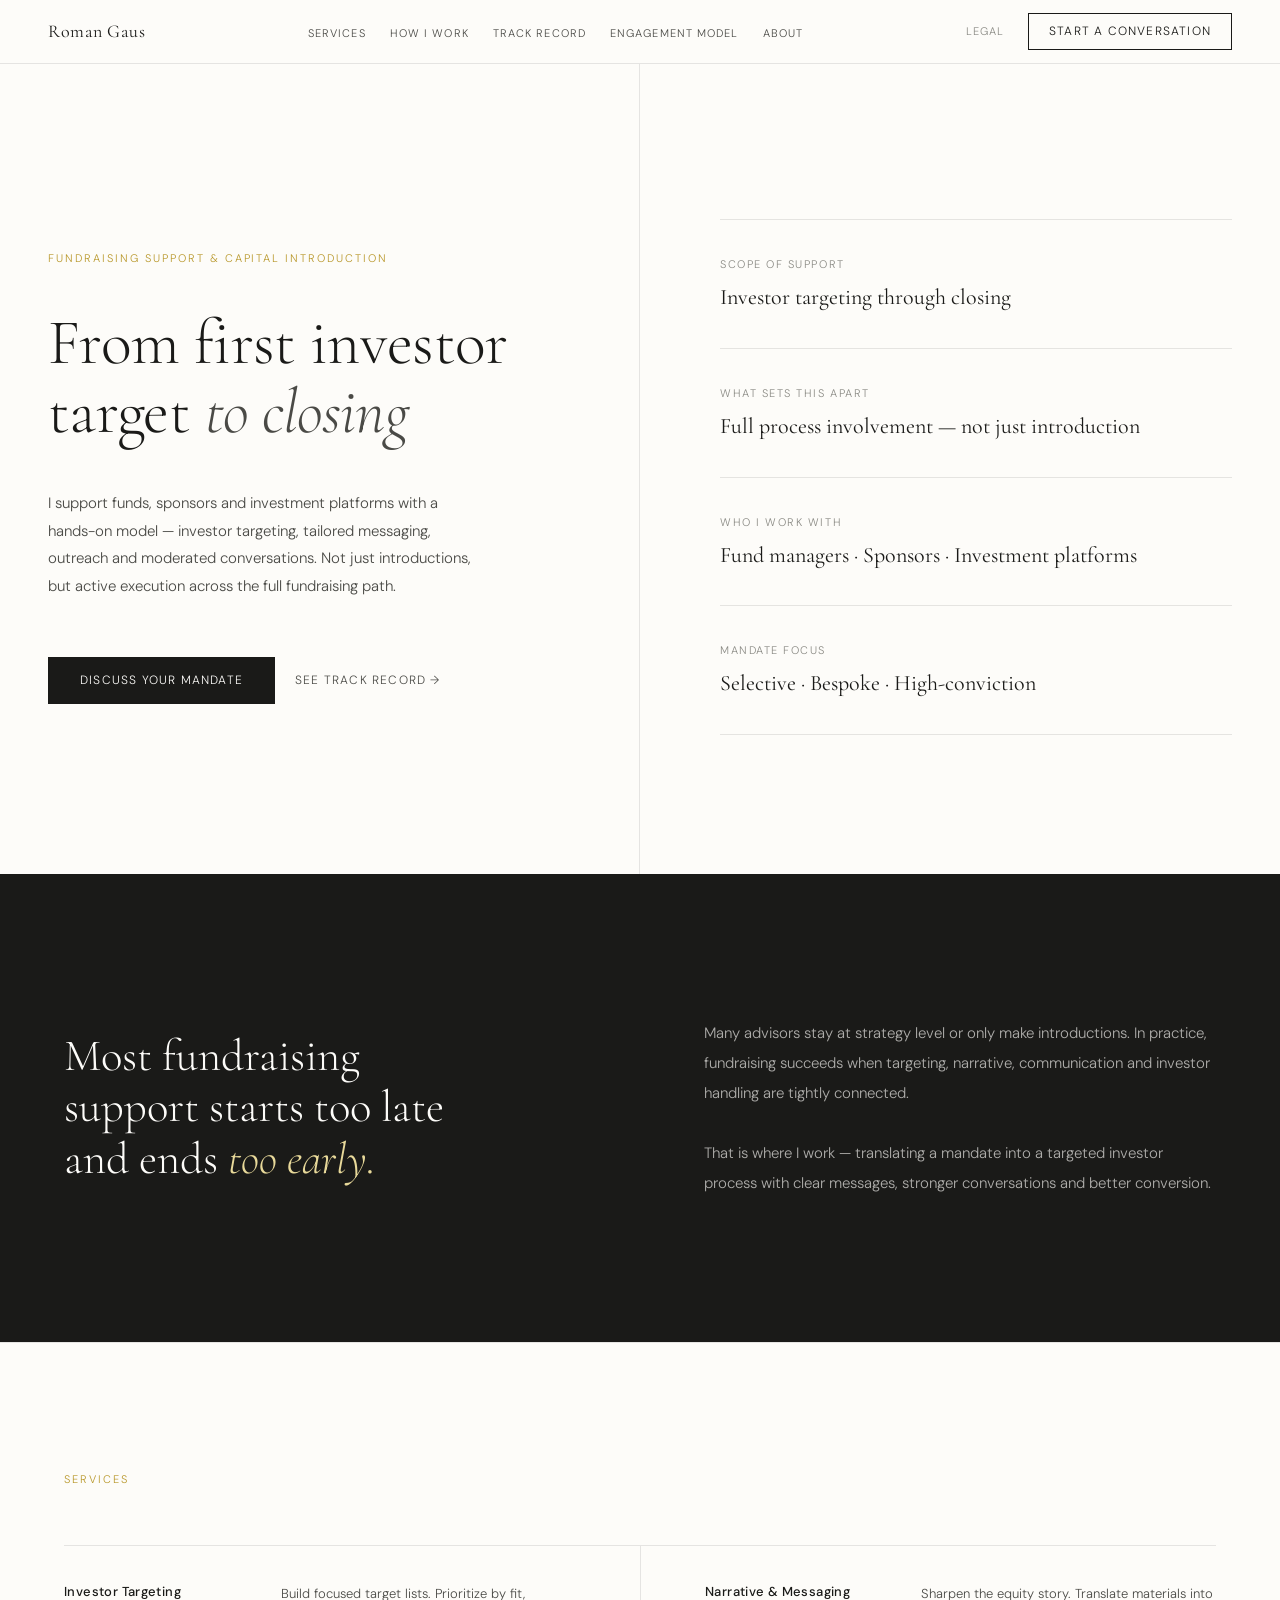
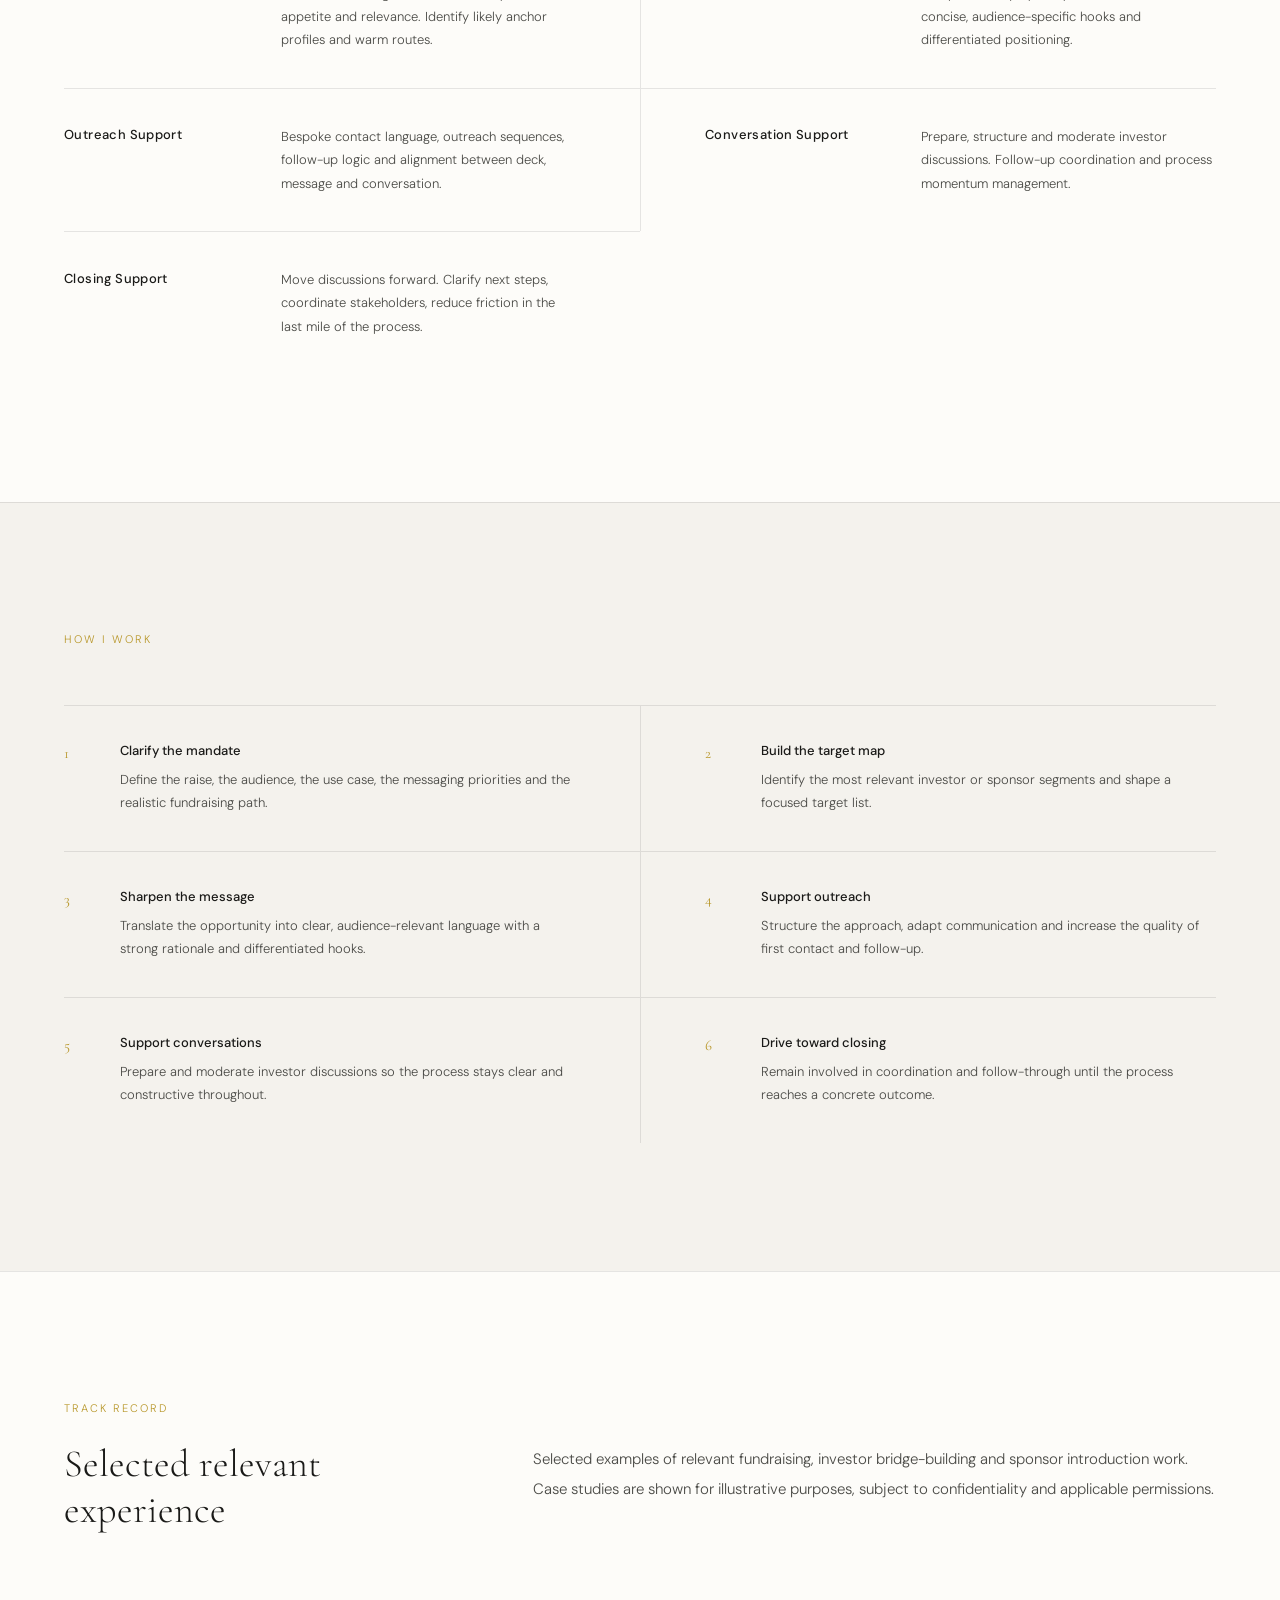
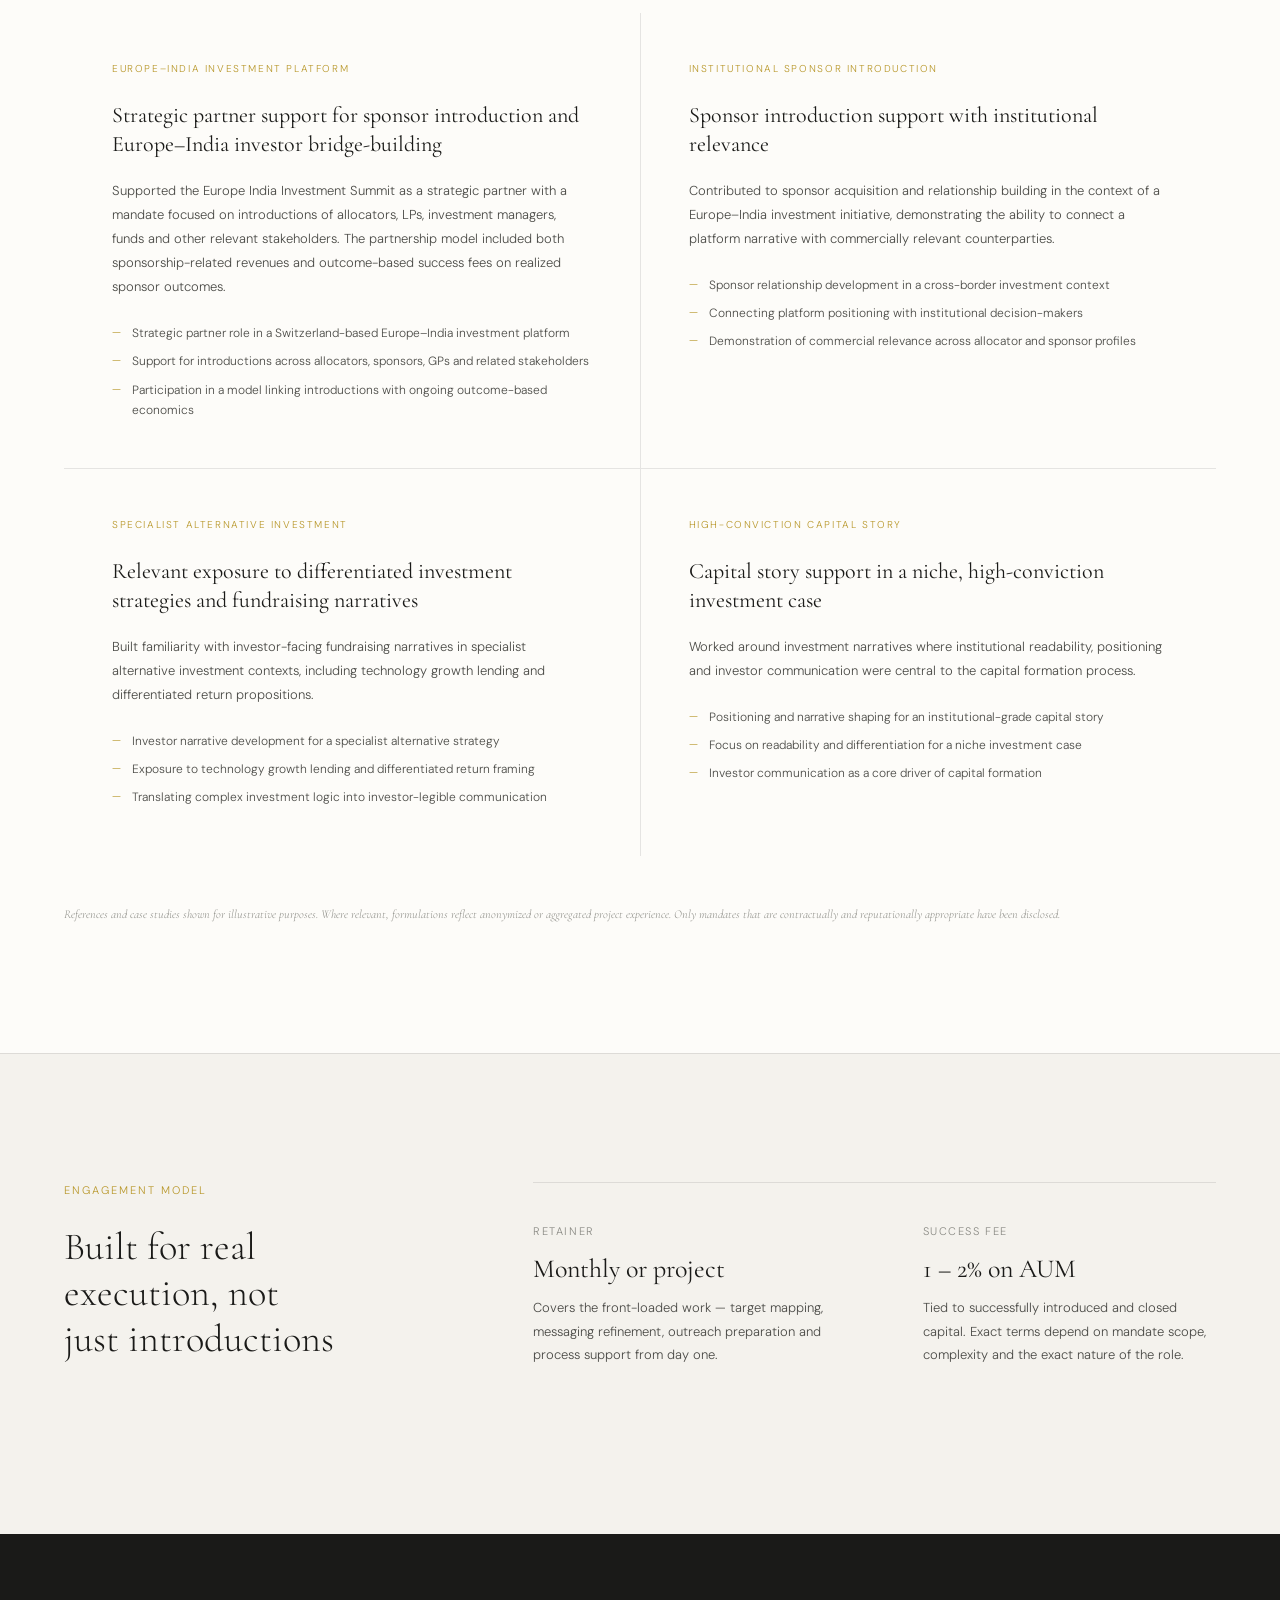
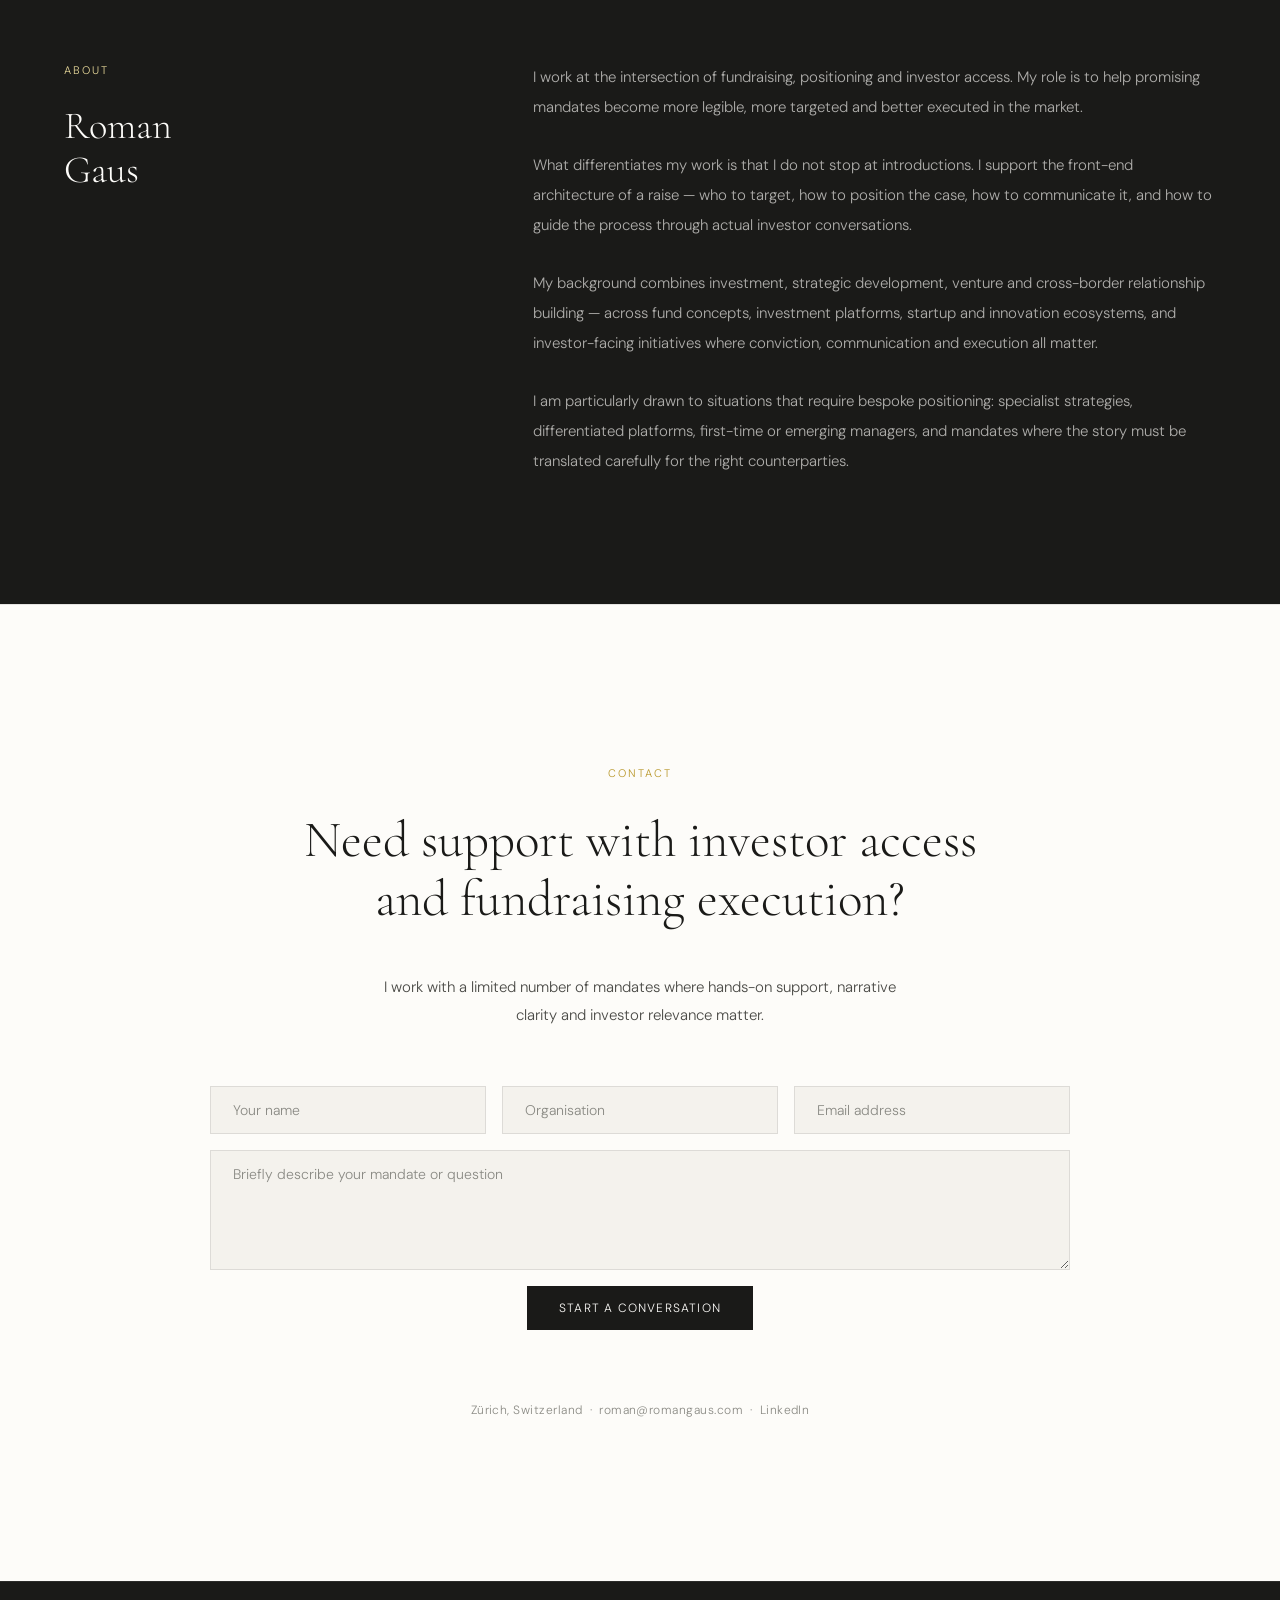
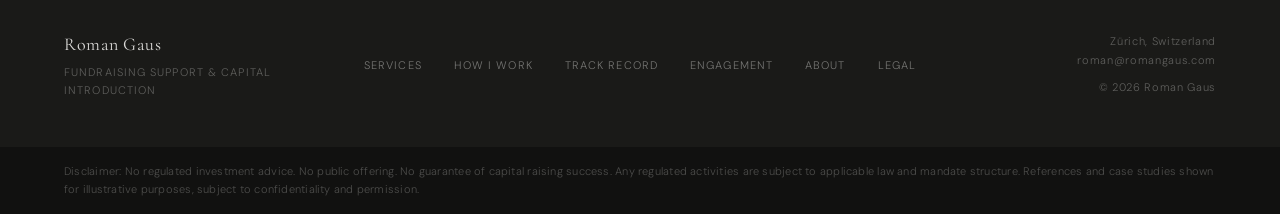
==== commit 88f0da0c: "Add Supabase backend for contact form via Vercel serverless function - api/contact.js: POST handler " ====
--- a/index.html
+++ b/index.html
@@ -248,13 +248,14 @@
   <div class="section-label cta-label" data-reveal="slide">Contact</div>
   <h2 class="cta-headline" data-reveal data-delay="100">Need support with investor access and fundraising execution?</h2>
   <p class="cta-sub" data-reveal data-delay="220">I work with a limited number of mandates where hands-on support, narrative clarity and investor relevance matter.</p>
-  <form class="contact-form" action="https://formspree.io/f/YOUR_FORM_ID" method="POST" data-reveal>
+  <form id="contact-form" class="contact-form" data-reveal>
     <input class="contact-field" type="text" name="name" placeholder="Your name" required />
     <input class="contact-field" type="text" name="organisation" placeholder="Organisation" />
     <input class="contact-field" type="email" name="email" placeholder="Email address" required />
     <textarea class="contact-field" name="message" placeholder="Briefly describe your mandate or question" required></textarea>
-    <button class="btn-primary" type="submit">Start a conversation</button>
+    <button class="btn-primary" type="submit" id="contact-submit">Start a conversation</button>
   </form>
+  <p id="form-status" style="margin-top:1rem;font-size:13px;color:var(--ink-faint);min-height:1.2em;"></p>
   <p class="cta-meta">Zürich, Switzerland &nbsp;·&nbsp; roman@romangaus.com &nbsp;·&nbsp; <a href="#" style="color:var(--ink-faint); text-decoration:none;">LinkedIn</a></p>
 </section>
 
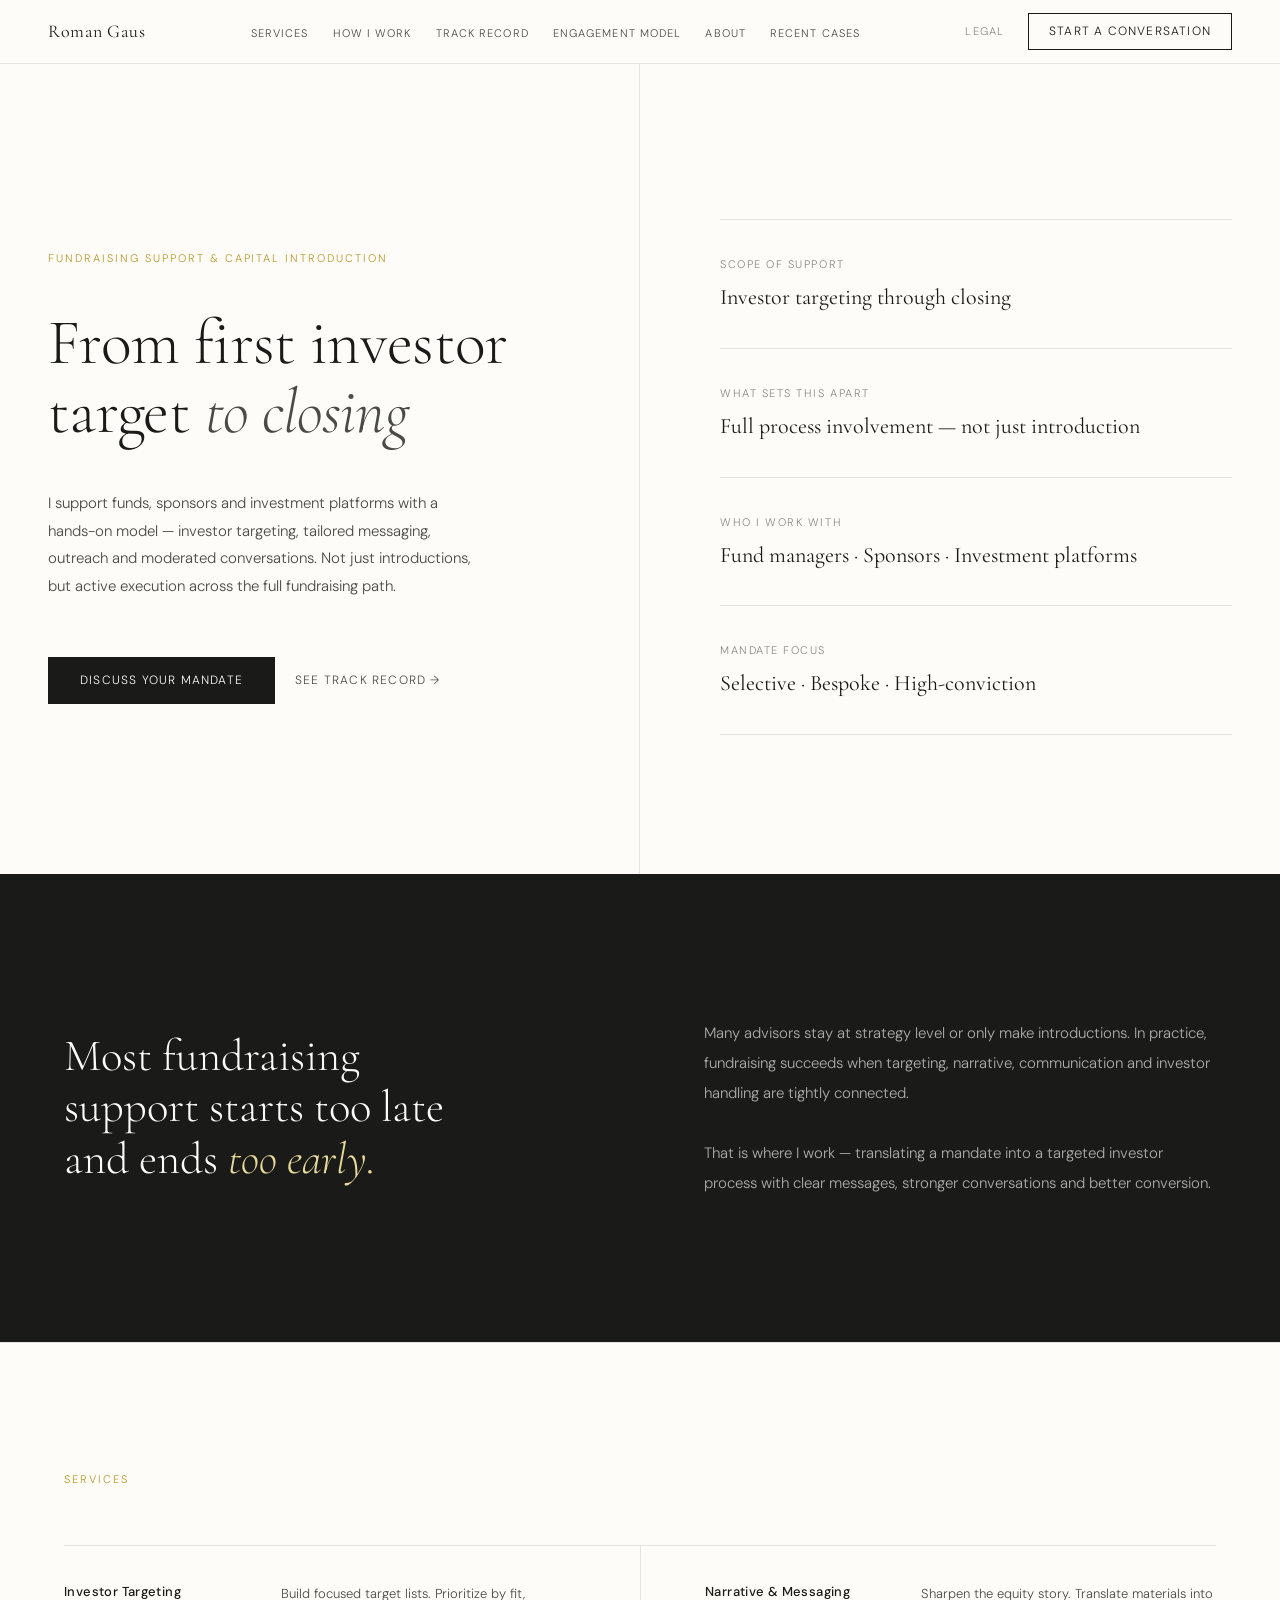
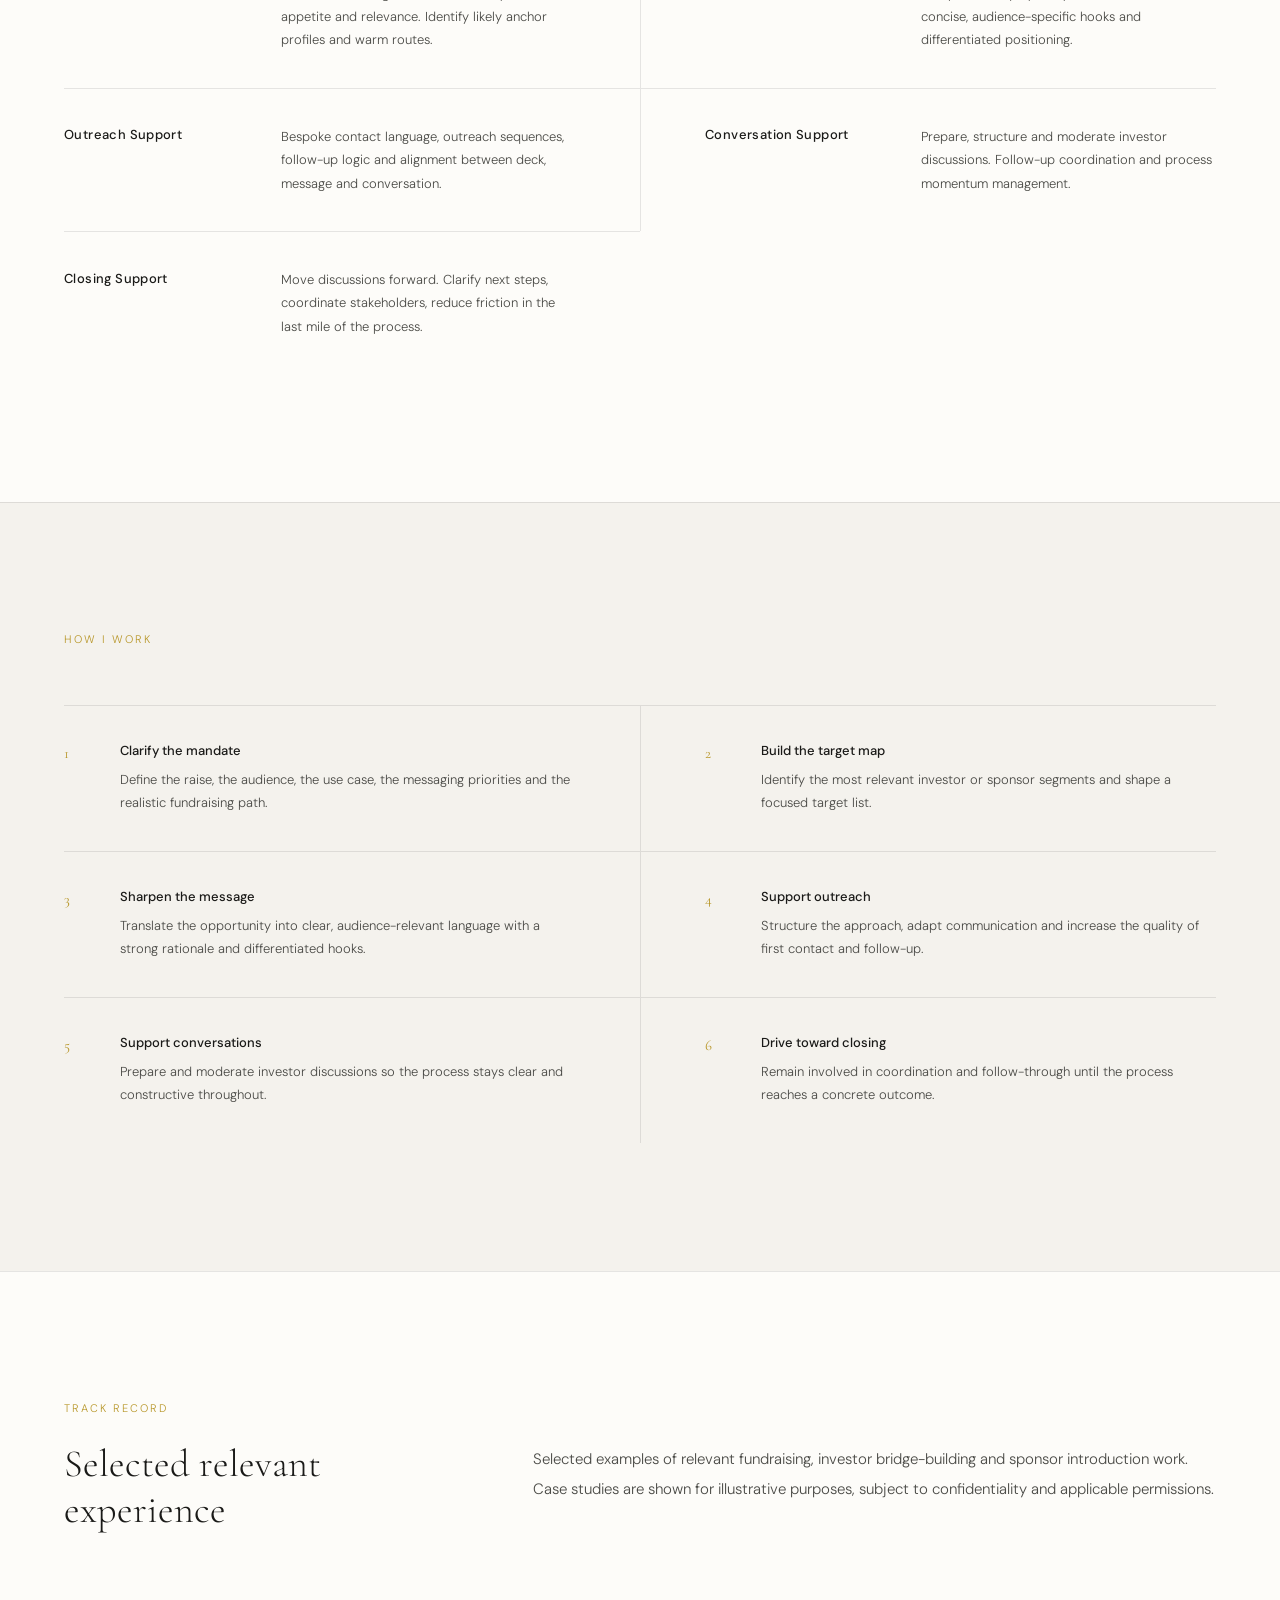
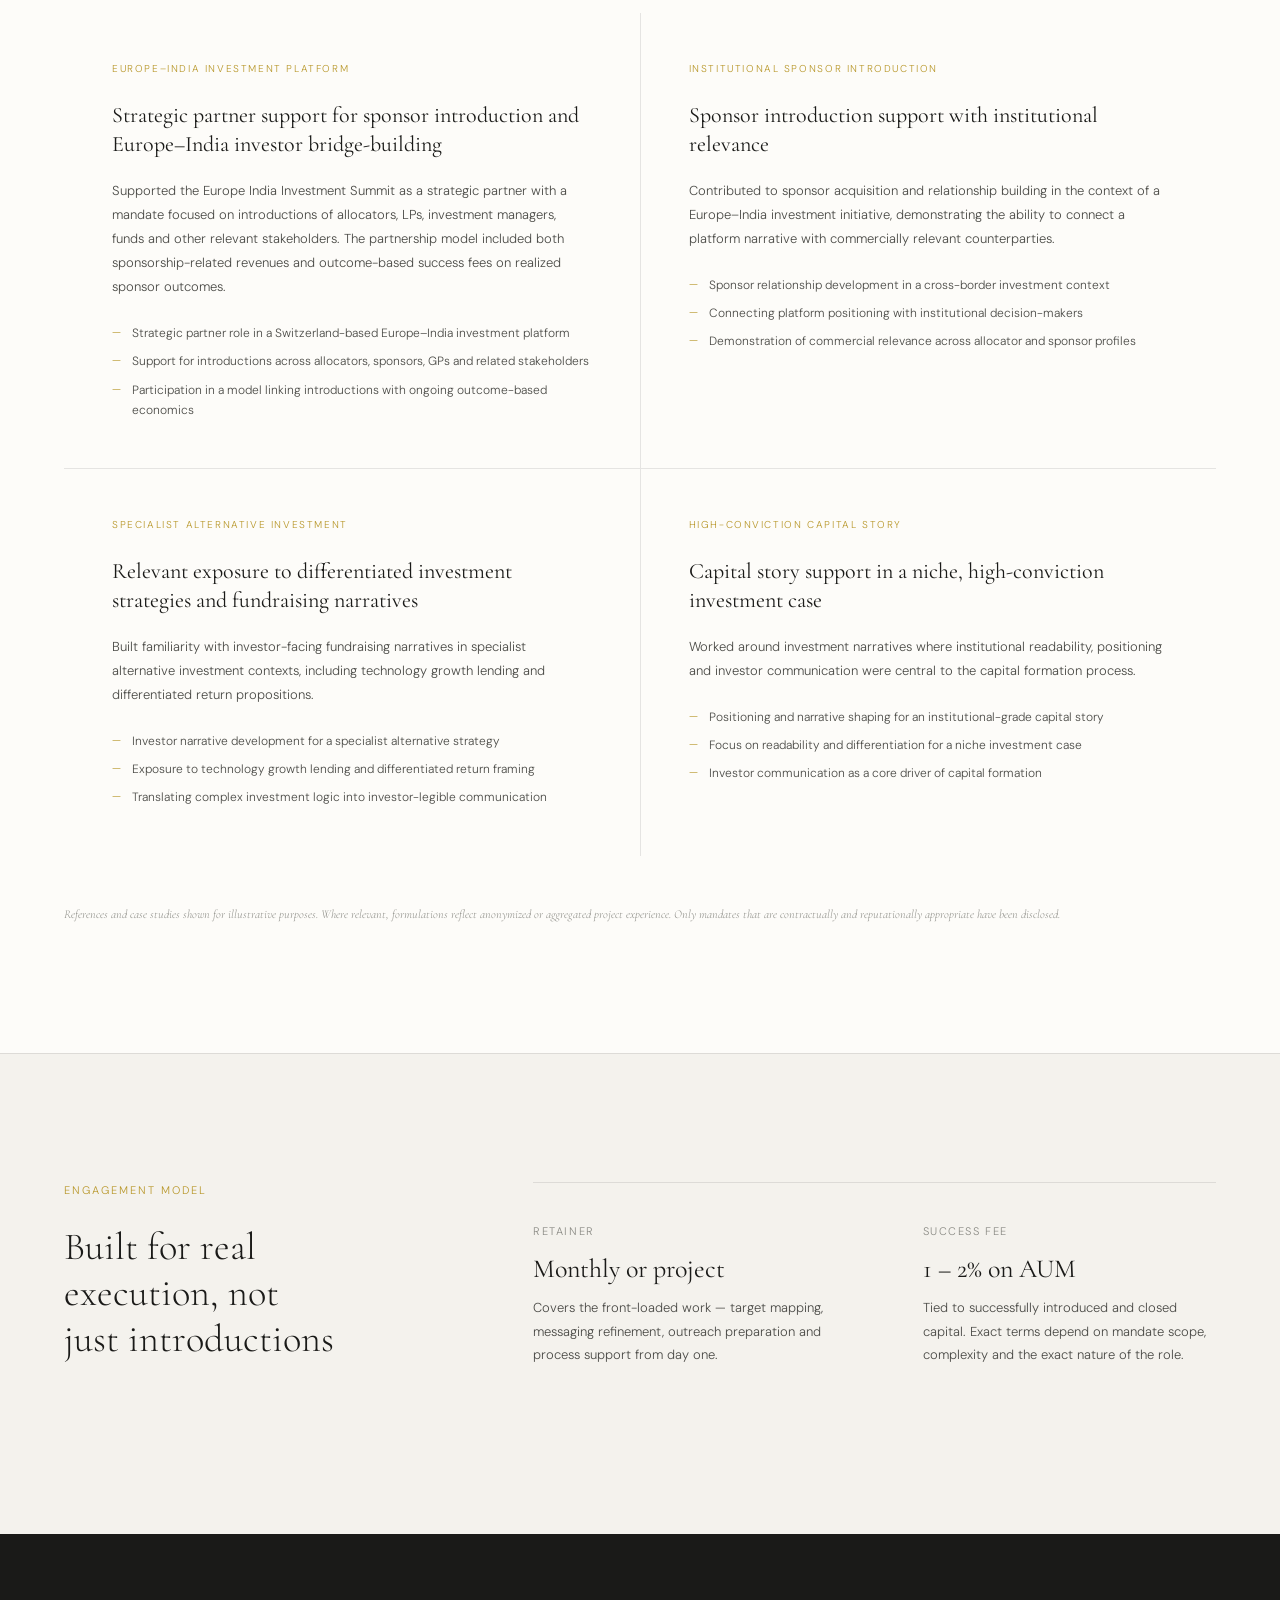
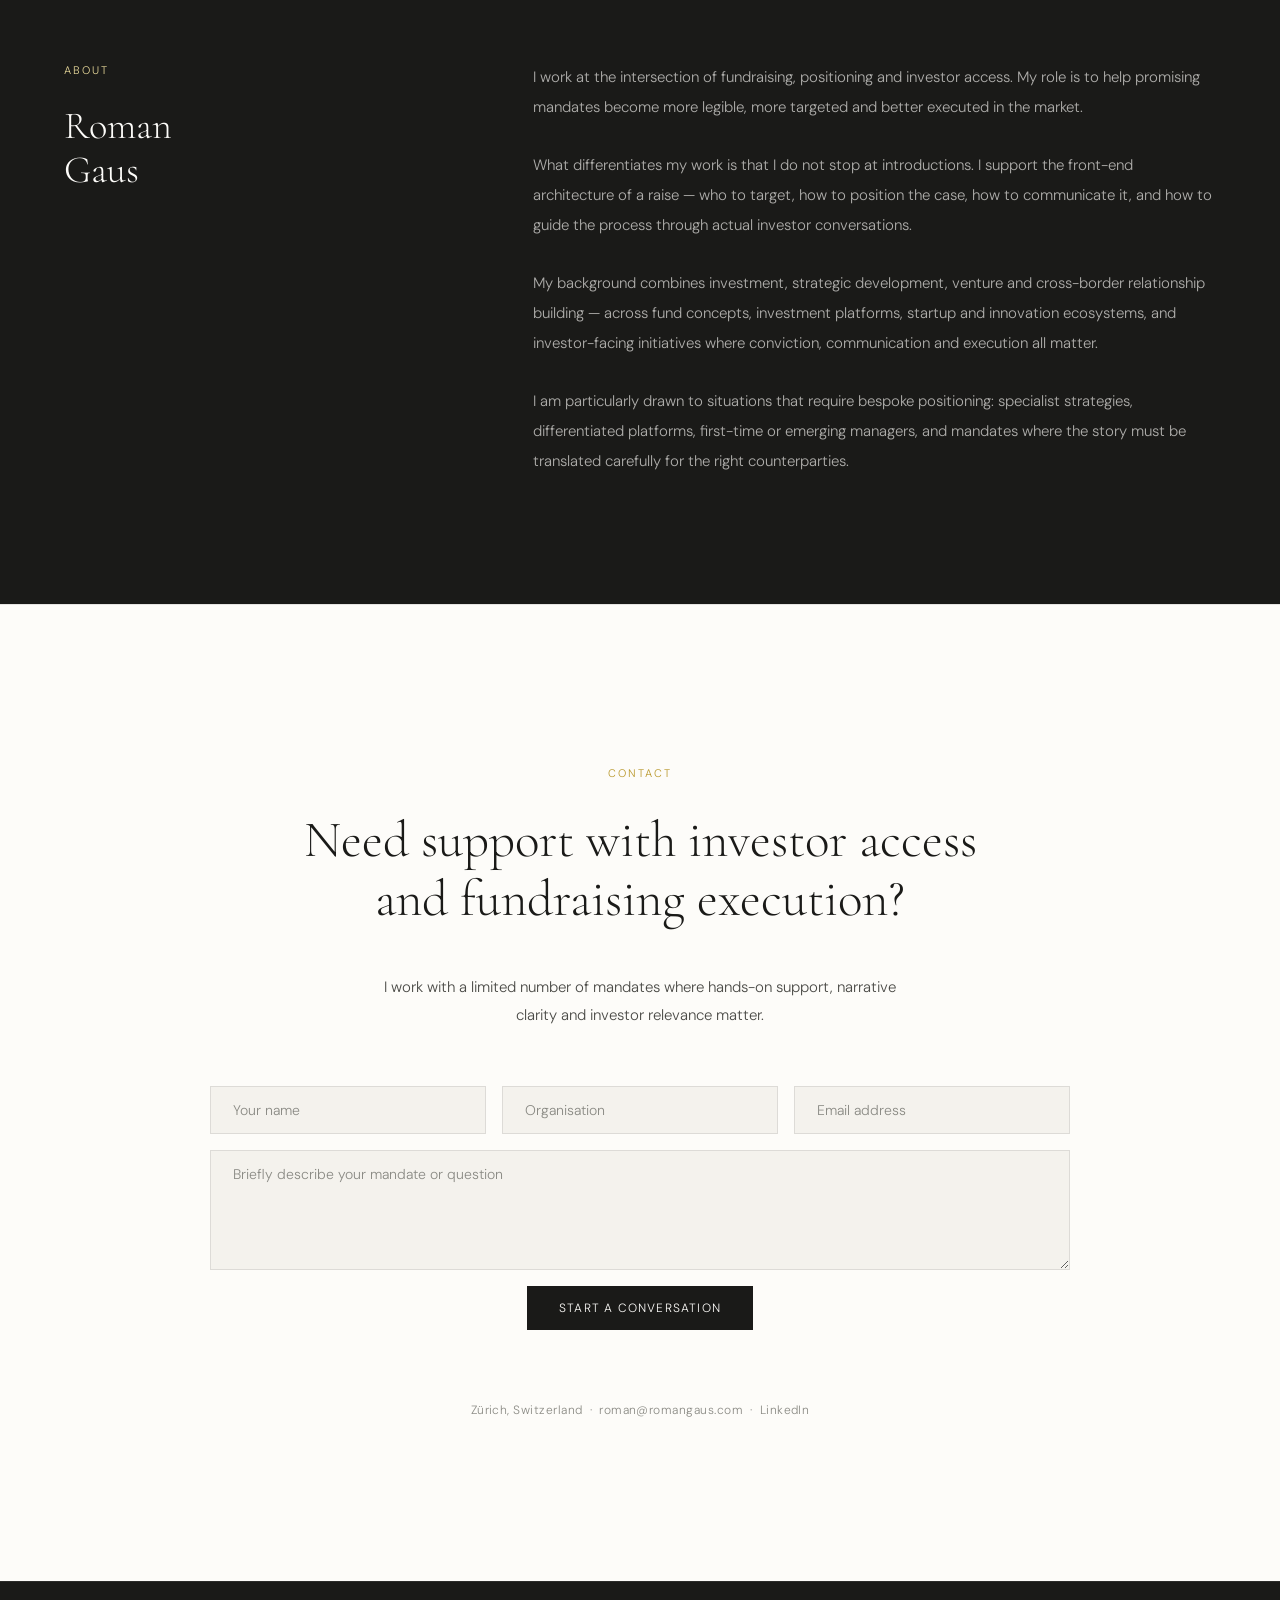
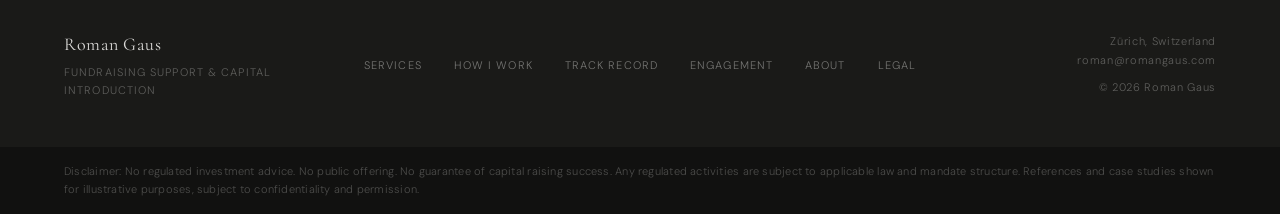
==== commit f7c7e29b: "Add Recent Cases section with Bootstrap Europe article Adds a new 'Recent Cases' nav item to the sit" ====
--- a/index.html
+++ b/index.html
@@ -20,6 +20,7 @@
     <li><a href="#track">Track Record</a></li>
     <li><a href="#model">Engagement Model</a></li>
     <li><a href="#about">About</a></li>
+    <li><a href="recent-cases.html">Recent Cases</a></li>
   </ul>
   <div class="nav-right">
     <a class="nav-legal" href="regulatory-disclaimer.html">Legal</a>
